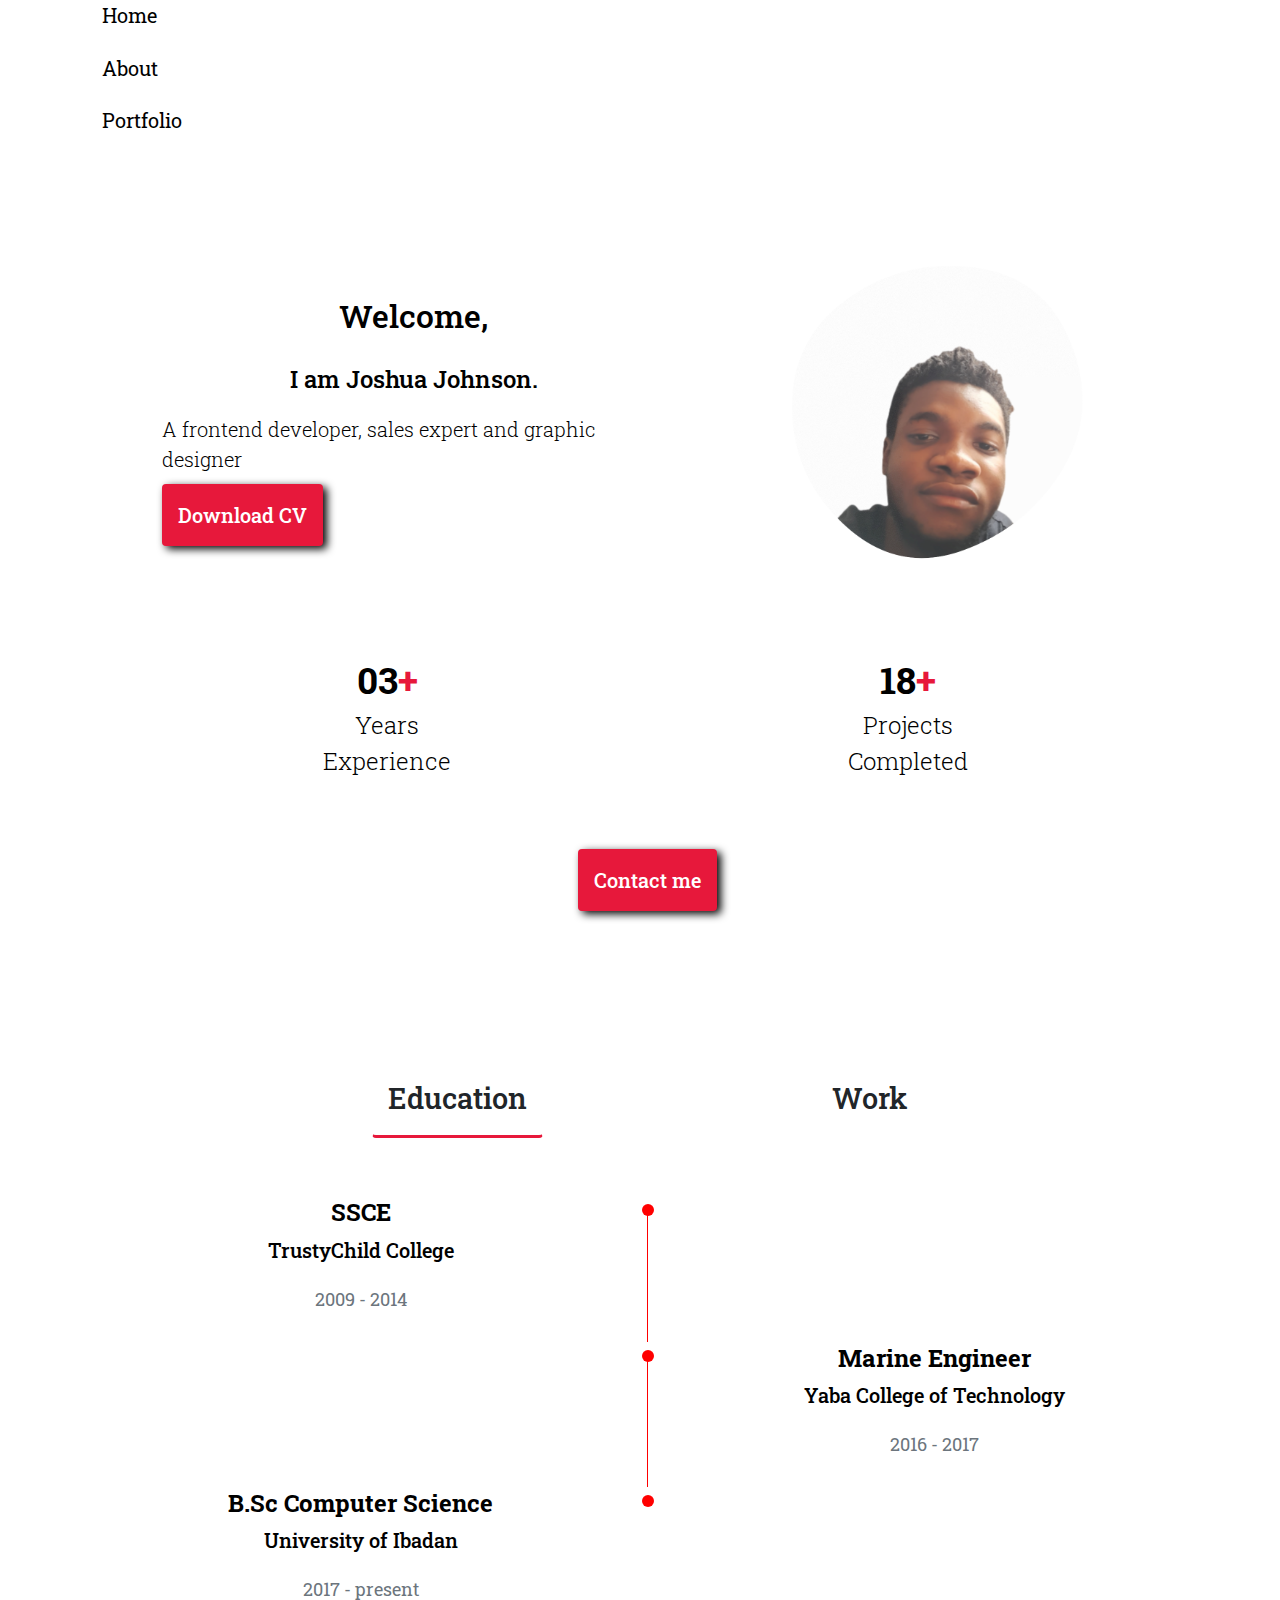
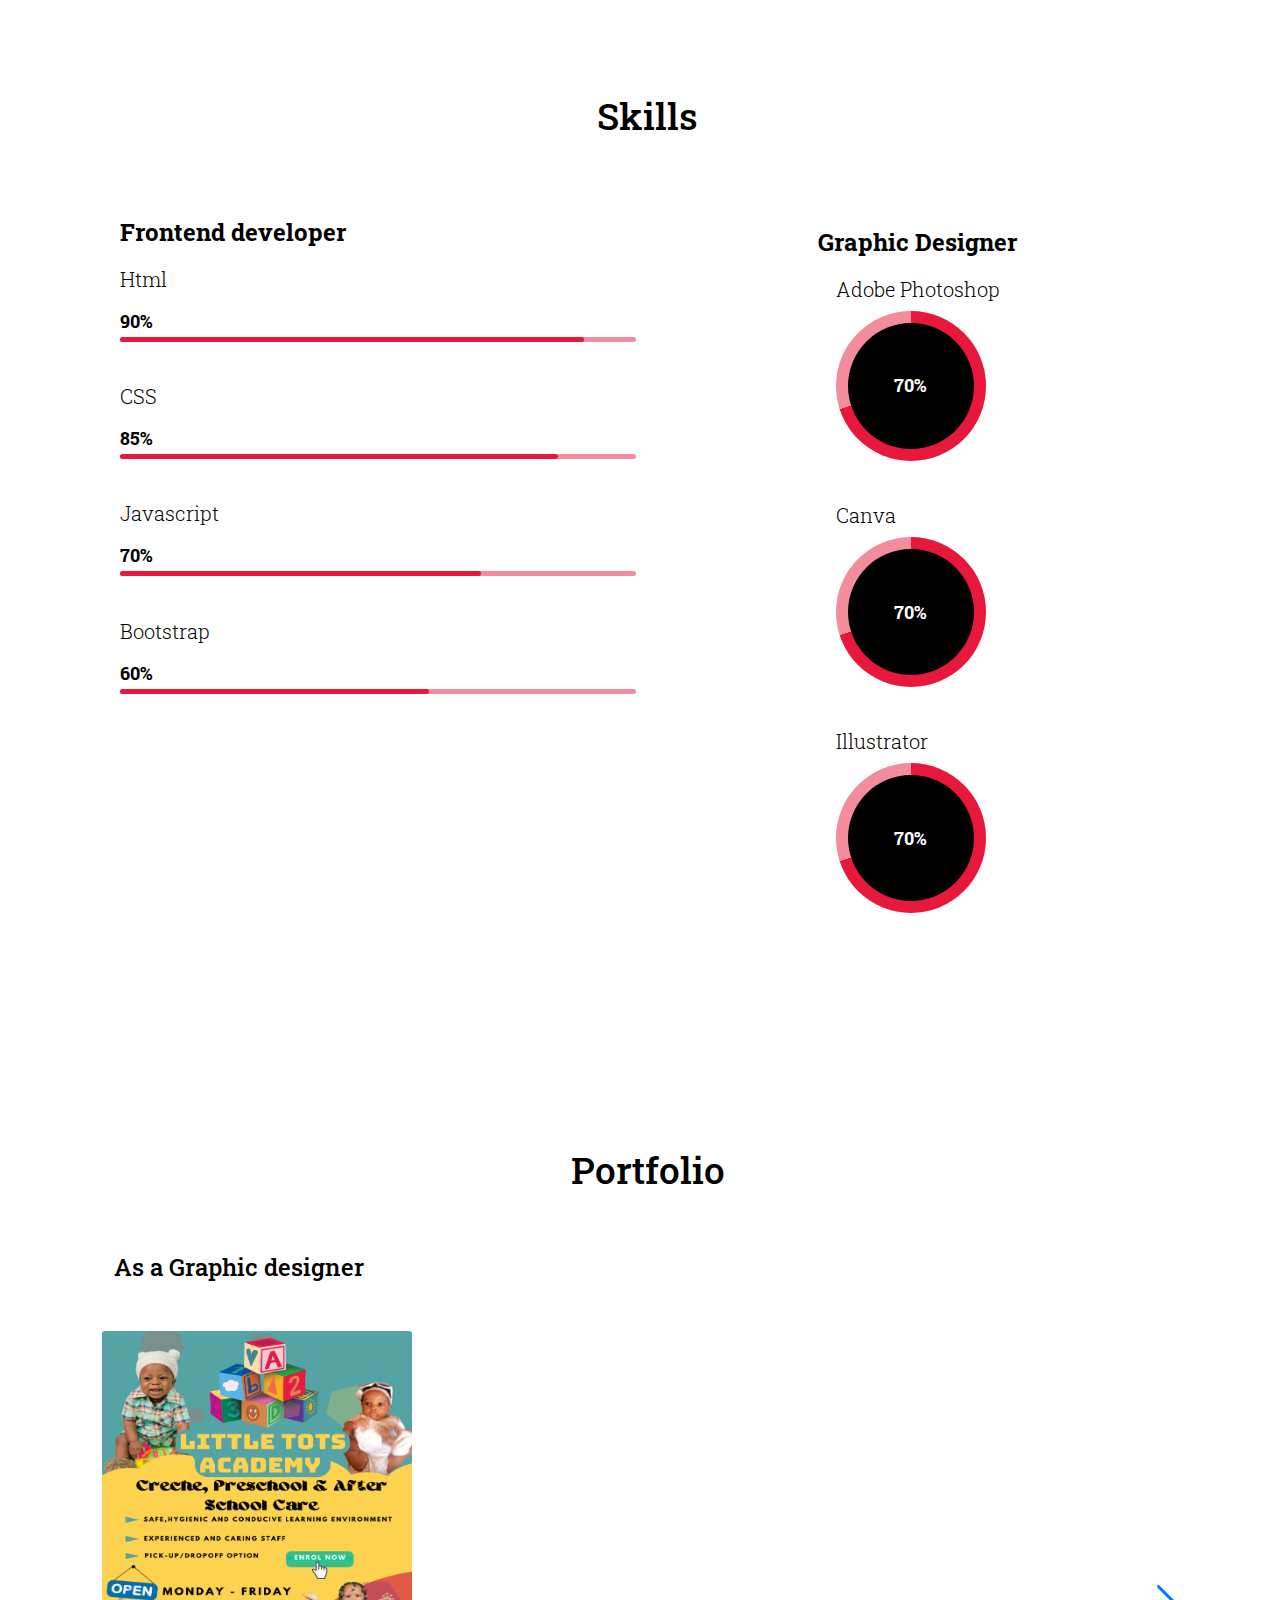
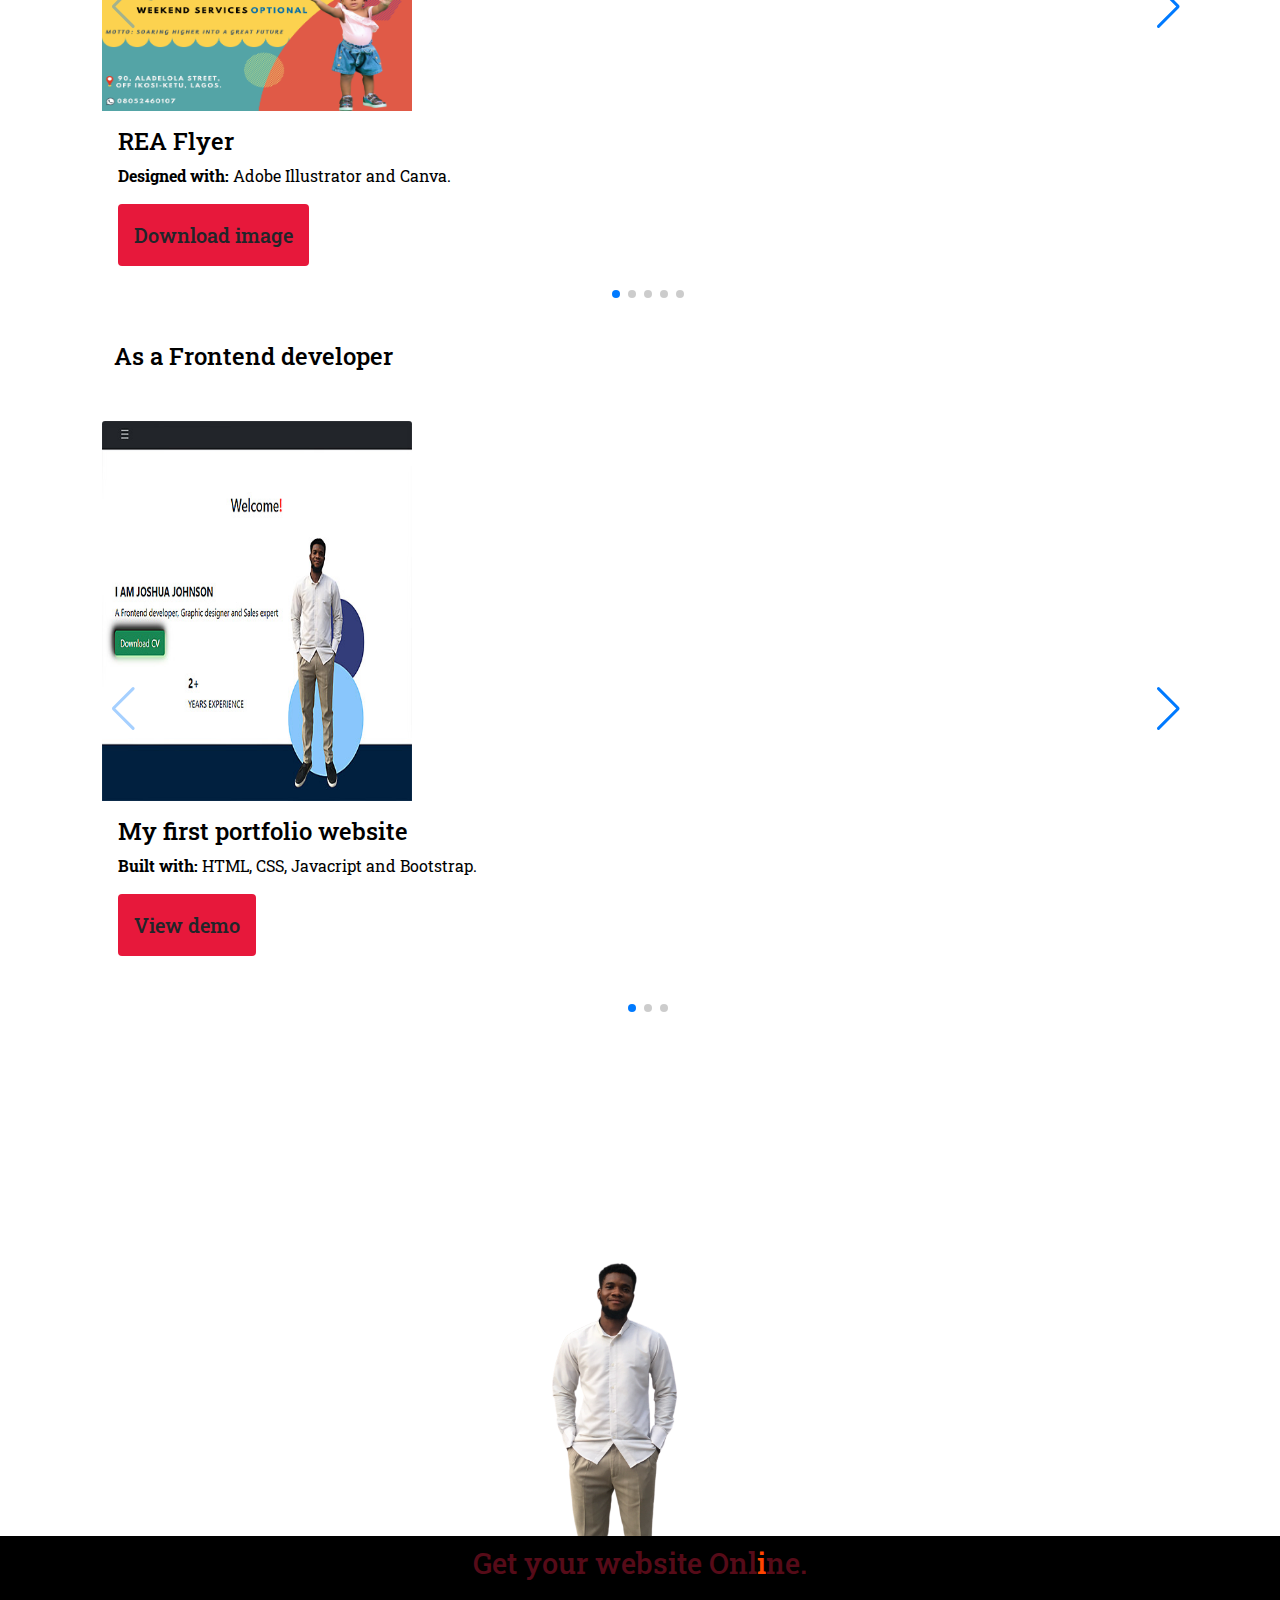
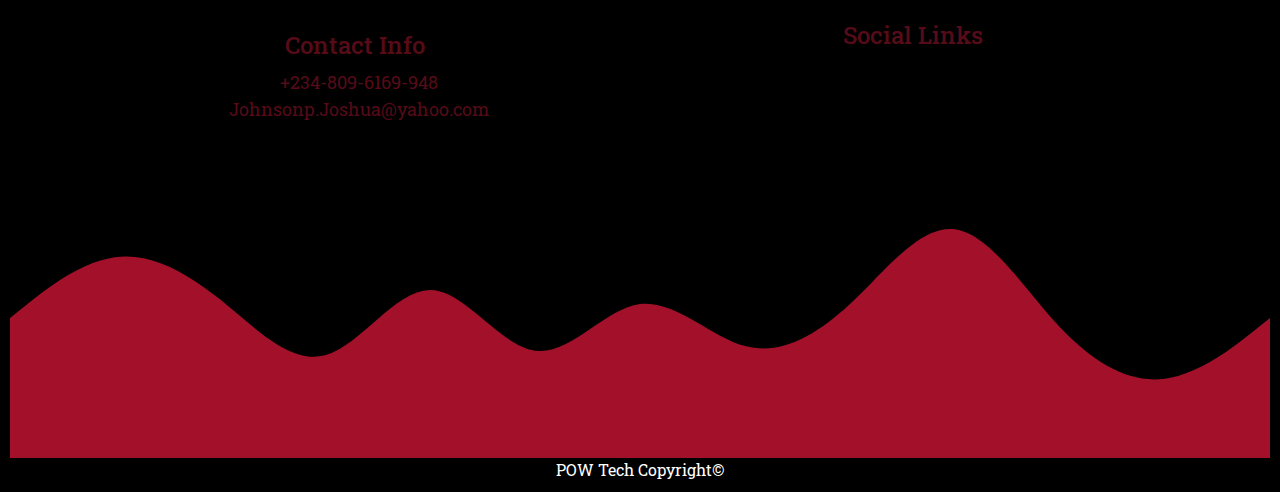
==== index.html @ 7f1fd6b1 "Update index.html" ====
<!DOCTYPE html>
<html lang="en">
<head>
    <meta charset="UTF-8">
    <meta name="viewport" content="width=device-width, initial-scale=1.0">
    <meta http-equiv="X-UA-Compatible" content="IE=edge">
    <title>Joshua's Portfolio</title>
    <link rel="stylesheet" href="css/bootstrap.min.css">
    <link rel="stylesheet" href="css/portfolio.css">
    <script src="https://kit.fontawesome.com/d2d33bd796.js" crossorigin="anonymous"></script>
    <link rel="stylesheet" href="https://unpkg.com/swiper/swiper-bundle.min.css"/>
</head>
<body>
    <header class="header" id="header">
        <nav class="container nav">
            <!-- <a href="#" class="nav_logo">Joshua</a> -->

            <div class="nav_menu" id="nav-menu">
                <ul class="nav_list grid">
                    <li class="nav_item">
                        <a href="#home" class="nav_link"><i class="fa fa-home icon" aria-hidden="true"></i>Home</a>
                    </li>
                    <li class="nav_item">
                        <a href="#about" class="nav_link"><i class="icon fas fa-user-alt"></i>About</a>
                    </li>
                    <li class="nav_item">
                        <a href="#portfolio" class="nav_link"><i class="icon fas fa-briefcase"></i>Portfolio</a>
                    </li>
                </ul>
                <i class="icon fas fa-times nav_close d-lg-none" id="nav-close"></i>
            </div>
            <div class="nav_btns">
                <div class="nav_toggle d-lg-none" id="nav-toggle">
                    <i class="icon fa fa-bars"></i>
                </div>
            </div>
        </nav>
    </header>

    <!-- HOME SECTION OF PAGE -->
    <section class="home-section section" id="home">
    <div class="container row">
        <div class="home-data col-sm-12 col-lg-6">
        <h2 class="section-header">Welcome,</h2>
        <h3 class="section-subheader">I am Joshua Johnson.</h3>
        <p class="section-description">A frontend developer, sales expert and graphic designer</p>
        <a href="assets/Joshua's resume.pdf" download><button class="btn btn-home">Download CV
            <i class="icon fas fa-download"></i>
        </button></a>
        </div>
        <div class="profile-img col-sm-12 col-lg-6">
            <img src="images/profile-pic.png" alt="My-profile-picture">      
        </div>
        <div class="info row">
            <div class="exp_info col-6">
                <span class="exp_info-years">
                    03<span class="plus">+</span>
                </span>
                <span class="exp_info-description">
                    Years <br> Experience
                </span>
            </div>
            <div class="exp_info col-6">
                <span class="exp_info-years">
                    18<span class="plus">+</span>
                </span>
                <span class="exp_info-description">
                    Projects <br> Completed
                </span>
            </div>
        </div>
        <div class="info-btn">
            <button class="btn btn-home" id="contact">Contact me
                <i class="icon fas fa-envelope"></i>
            </button>
            <div class="hidden-form">
            <form action="https://formsubmit.co/johnsonp.joshua@yahoo.com" method="POST" class="row g-3">
                <div class="col-md-6">
                    <label for="inputText4" class="form-label">Name</label>
                    <input id="inputText4" type="text" name="name" class="form-control" placeholder="Your fullname">
                </div>
                <div class="col-md-6">
                    <label for="inputEmail4" class="form-label">Email</label>
                    <input id="inputEmail4" type="email" name="email" class="form-control" placeholder="yourdomain@email.com" required>
                </div>
                <div class="col-12 form-floating">
                    <textarea id="floatingTextarea2" name="message" class="form-control" style="height: 130px;" required></textarea>
                    <label style="color: #000;" for="floatingTextarea2">write your message...</label>
                </div>
                <input type="hidden" name="_next" value="https://leovihildo.github.io/myportfolio/Thanks.html">
                <button id="email" type="submit" class="btn btn-success">Submit</button>
                <button id="email" type="submit" class="btn btn-danger btn-close-form">Close</button>
            </form>
            </div>
        </div>
    </div>
    </section>

    <!-- ---ABOUT SECTION OF THE PAGE--- -->
    <section class="about-section section" id="about">
        <div class="container row">
            <!-- ----EDUCATION AND WORK EXPERIENCE---- -->
            <div class="edu-exp">
                <div class="edu-btn btn selected edu underline" data-target="#education">
                    <i class="icon fas fa-graduation-cap exp-icon"></i>
                    Education
                </div>

                <div class="edu-btn btn work" data-target="#work">
                    <i class="icon fas fa-briefcase exp-icon"></i>
                    Work
                </div>
            </div>

                <div class="edu-sections">
            <!-- ----EDUCATIONAL EXPERIENCE---- -->
                    <div class="edu-content selected" data-content id="education">
                <!-- ----EDUCATIONAL EXPERIENCE 1---- -->
                        <div class="edu-data">
                            <div>
                                <h3 class="edu-title">SSCE</h3>
                                    <span class="edu-subtitle">
                                        TrustyChild College
                                    </span>
                            <div class="edu-calendar text-muted">
                                <i class="icon fa fa-calendar" aria-hidden="true"></i>
                                2009 - 2014
                            </div>
                        </div>
                        <div>
                            <span class="edu-rounder"></span>
                            <span class="edu-line"></span>
                        </div>
                    </div>
                     <!-- ----EDUCATIONAL EXPERIENCE 2---- -->
                        <div class="edu-data">
                            <div></div>
                            <div>
                                <span class="edu-rounder"></span>
                                <span class="edu-line"></span>
                            </div>
                            <div>
                                <h3 class="edu-title">Marine Engineer</h3>
                                    <span class="edu-subtitle">
                                        Yaba College of Technology
                                    </span>
                            <div class="edu-calendar text-muted">
                                <i class="icon fa fa-calendar" aria-hidden="true"></i>
                                2016 - 2017
                            </div>
                            </div>
                    </div>
                     <!-- ----EDUCATIONAL EXPERIENCE 3---- -->
                        <div class="edu-data">
                            <div>
                                <h3 class="edu-title">B.Sc Computer Science</h3>
                                    <span class="edu-subtitle">
                                       University of Ibadan
                                    </span>
                            <div class="edu-calendar text-muted">
                                <i class="icon fa fa-calendar" aria-hidden="true"></i>
                                2017 - present
                            </div>
                            </div>
                        <div>
                            <span class="edu-rounder"></span>
                            <!-- <span class="edu-line"></span> -->
                        </div>
                    </div>
                    </div> <!-- ---- END OF EDUCATIONAL EXPERIENCE---- -->

                    <!-- ----WORK EXPERIENCE---- -->
                    <div class="edu-content" data-content id="work">
                    <!-- ----WORK EXPERIENCE 1---- -->
                    <div class="edu-data">
                        <div>
                            <h3 class="edu-title">Flight Consultant</h3>
                                <span class="edu-subtitle">
                                   Adonai Travels and Tours
                                </span>
                        <div class="edu-calendar text-muted">
                            <i class="icon fa fa-calendar" aria-hidden="true"></i>
                            2015 - 2016
                        </div>
                        </div>
                    <div>
                        <span class="edu-rounder"></span>
                        <span class="edu-line"></span>
                    </div>
                </div>
                <!-- ---WORK EXPERIENCE 2---- -->
                <div class="edu-data">
                    <div></div>
                    <div>
                        <span class="edu-rounder"></span>
                        <span class="edu-line"></span>
                    </div>
                    <div>
                        <h3 class="edu-title">Sales Executive</h3>
                            <span class="edu-subtitle">
                               Revite Global Limited
                            </span>
                    <div class="edu-calendar text-muted">
                        <i class="icon fa fa-calendar" aria-hidden="true"></i>
                        2019 - 2020
                    </div>
                    </div>
            </div>
              <!-- ---WORK EXPERIENCE 3---- -->
              <div class="edu-data">
                  <div></div>
                  <div>
                    <span class="edu-rounder"></span>
                    <!-- <span class="edu-line"></span> -->
                  </div>
                <div>
                    <h3 class="edu-title">Frontend developer and Graphic designer</h3>
                        <span class="edu-subtitle">
                           Freelancer
                        </span>
                <div class="edu-calendar text-muted">
                    <i class="icon fa fa-calendar" aria-hidden="true"></i>
                    2019 - present
                </div>
                </div>

                </div>
                <!-- ----END OF WORK EXPERIENCE---- -->
                </div>
                </div><!-- ----END OF EDUCATION AND WORK EXPERIENCE---- -->

                <!-- ----SKILLS---- -->
                <h2 class="section-header skills-section">Skills</h2>
                <div class="container skills-container">
                    <!-- ----SKILLS CONTENT---- -->
                    <div class="skills-content row">
                        <!-- ----FRONTEND DEVELOPER SKILLS---- -->
                       <div class="skills-title col-sm-12 col-md-6">
                           <h3 class="section-subheader">Frontend developer</h3>
                       <div class="skills-list grid">
                            <!-- ----FRONTEND SKILL 1---- -->
                           <div class="skills-data">
                               <div class="skill">
                                   <h4 class="section-description skill-name">Html</h4>
                                   <span class="skills-num">90%</span>
                               </div>
                               <div class="skills-bar">
                                   <span class="skills-percentage" style="width: 90%;"></span>
                               </div>
                           </div>
                            <!-- ----END OF FRONTEND SKILL 1---- -->

                             <!-- ----FRONTEND SKILL 2---- -->
                           <div class="skills-data">
                            <div class="skill">
                                <h4 class="section-description skill-name">CSS</h4>
                                <span class="skills-num">85%</span>
                            </div>
                            <div class="skills-bar">
                                <span class="skills-percentage" style="width: 85%;"></span>
                            </div>
                        </div>
                         <!-- ----END OF FRONTEND SKILL 2---- -->

                          <!-- ----FRONTEND SKILL 3---- -->
                          <div class="skills-data">
                            <div class="skill">
                                <h4 class="section-description skill-name">Javascript</h4>
                                <span class="skills-num">70%</span>
                            </div>
                            <div class="skills-bar">
                                <span class="skills-percentage" style="width: 70%;"></span>
                            </div>
                        </div>
                         <!-- ----END OF FRONTEND SKILL 3---- -->

                          <!-- ----FRONTEND SKILL 4---- -->
                          <div class="skills-data">
                            <div class="skill">
                                <h4 class="section-description skill-name">Bootstrap</h4>
                                <span class="skills-num">60%</span>
                            </div>
                            <div class="skills-bar">
                                <span class="skills-percentage" style="width: 60%;"></span>
                            </div>
                        </div><!-- ----END OF FRONTEND SKILL 4---- -->
                       </div>
                       </div>
                        <!-- ----END OF FRONTEND SKILL 4---- -->


                         <!-- ----GRAPHIC DESIGNER SKILLS---- -->
                         <div class="skills-title col-sm-12 col-md-6">
                            <h3 class="section-subheader">Graphic Designer</h3>
                        
                        <div class="skills-list grid">
                             <!-- -----GRAPHIC DESIGNER SKILL 1---- -->
                            <div class="skills-data">
                                <div class="skill">
                                    <h4 class="section-description skill-name">Adobe Photoshop</h4>
                                    <!-- <span class="skills-num">70%</span> -->
                                </div>
                                <div class="circular-progress">
                                    <div class="skills-percentage-circle">70</div>
                                </div>
                            </div>
                             <!-- ----END OF GRAPHIC DESIGNER SKILL 1---- -->
 
                              <!-- -----GRAPHIC DESIGNER SKILL 2---- -->
                            <div class="skills-data">
                             <div class="skill">
                                 <h4 class="section-description skill-name">Canva</h4>
                                 <!-- <span class="skills-num">70%</span> -->
                             </div>
                             <div class="circular-progress">
                                 <div class="skills-percentage-circle">70</div>
                             </div>
                         </div>
                          <!-- ----END OF GRAPHIC DESIGNER SKILL 2---- -->
 
                           <!-- -----GRAPHIC DESIGNER SKILL 3---- -->
                           <div class="skills-data">
                             <div class="skill">
                                 <h4 class="section-description skill-name">Illustrator</h4>
                                 <!-- <span class="skills-num">70%</span> -->
                             </div>
                             <div class="circular-progress">
                                 <div class="skills-percentage-circle">70</div>
                             </div>
                         </div>
                          <!-- ----END OF GRAPHIC DESIGNER SKILL 3---- -->
                          </div>
                    </div><!-- ----END OF GRAPHIC DESIGNER SKILLS---- -->

                    </div><!-- ----END OF SKILLS ROW CONTENT---- -->      
                    </div><!-- ----END OF SKILLS CONTAINER--- -->
            </div><!-- ----END OF ABOUT CONTAINER---- -->
    </section><!-- ----END OF ABOUT SECTION---- -->

    <!-- -----PORTFOLIO SECTION OF THE PAGE----- -->
    <section class="portfolio-section section" id="portfolio">
        <div class="container row portfolio-container">
            <h2 class="section-header skills-section">Portfolio</h2>
            <!-- PORTFOLIO AS A GRAPHIC DESIGNER----- -->
            <h3 class="section-subheader graphic-skill">As a Graphic designer</h3>
            <span class="arrow-down-one"><i class="icon fa fa-sort-desc arrow-down-one-icon" aria-hidden="true"></i></span>
            <div class="swiper mySwiper graphic-container"> <!--SWIPER CONTAINER FOR GRAPHIC DESIGNER PORTFOLIO -->
            <div class="swiper-wrapper">
            <!-- GRAPHIC DESINGER PORTFOLIO 1---- -->
            <div class="card col-3 swiper-slide" style="width: 20rem;">
                <img src="images/Graphics/REA_flyer.png" alt="REA-Schools-graphic-design" class="card-img-top">
                <div class="card-body">
                <h4 class="card-title">REA Flyer</h4>
                <p class="card-text"><strong>Designed with:</strong> Adobe Illustrator and Canva.</p>
                <a href="images/Graphics/REA_flyer.png" class="btn" download>Download image</a>
                </div>
            </div> <!-- ---END OF GRAPHIC DESIGNER PORTFOLIO 1---- -->

            <!-- GRAPHIC DESINGER PORTFOLIO 2---- -->
            <div class="card col-3 swiper-slide" style="width: 20rem;">
                <img src="images/Graphics/Spring_flyer.png" alt="Spring-laundry-and-drycleaning-flyer" class="card-img-top">
                <div class="card-body">
                <h4 class="card-title">Spring Laundry and Drycleaning Services</h4>
                <p class="card-text"><strong>Designed with:</strong> Canva.
                </p>
                <a href="images/Graphics/Spring_flyer.png" class="btn" download>Download image</a>
                </div>
            </div> <!-- ---END OF GRAPHIC DESIGNER PORTFOLIO 2---- -->

            <!-- GRAPHIC DESINGER PORTFOLIO 3---- -->
            <div class="card col-3 swiper-slide" style="width: 20rem;">
                <img src="images/Graphics/Lena's_mockup.png" alt="Lenas-cakes-logo-brand" class="card-img-top">
                <div class="card-body">
                <h4 class="card-title">Mockup design for Lena&apos;s Cakes</h4>
                <p class="card-text"><strong>Designed with:</strong> Adobe Illustrator, Photoshop and Canva.</p>
                <a href="images/Graphics/Lena's_mockup.png" class="btn" download>Download image</a>
                </div>
            </div> <!-- ---END OF GRAPHIC DESIGNER PORTFOLIO 3---- -->
            
             <!-- GRAPHIC DESINGER PORTFOLIO 4---- -->
             <div class="card col-3 swiper-slide" style="width: 20rem;">
                <img src="images/Graphics/Omonos_logo.png" alt="Omono's-kitchen-graphic-design" class="card-img-top">
                <div class="card-body">
                <h4 class="card-title">Omono&apos;s Kitchen</h4>
                <p class="card-text"><strong>Designed with:</strong> Adobe Illustrator and Photoshop.
                </p>
                <a href="images/Graphics/Omonos_logo.png" class="btn" download>Download image</a>
                </div>
            </div> <!-- ---END OF GRAPHIC DESIGNER PORTFOLIO 4---- -->

          <!-- GRAPHIC DESINGER PORTFOLIO 5---- -->
             <div class="card col-3 swiper-slide" style="width: 20rem;">
                <img src="images/Graphics/RMcube_logo.png" alt="Omono's-kitchen-graphic-design" class="card-img-top">
                <div class="card-body">
                <h4 class="card-title">Logo design for RM³ footies</h4>
                <p class="card-text"><strong>Designed with:</strong> Adobe Illustrator and Photoshop.
                </p>
                <a href="images/Graphics/RMcube_logo.png" class="btn" download>Download image</a>
                </div>
            </div> <!-- ---END OF GRAPHIC DESIGNER PORTFOLIO 5---- -->
            </div>
            <div class="swiper-button-next d-none d-lg-block"></div>
            <div class="swiper-button-prev d-none d-lg-block"></div>
            <div class="swiper-pagination"></div>
            </div> <!--END OF SWIPER CONTAINER FOR GRAPHIC DESIGNER PORTFOLIO -->

             <!-- PORTFOLIO AS A FRONTEND DEVELOPER----- -->
             <h3 class="section-subheader graphic-skill">As a Frontend developer</h3>
             <span class="arrow-down-two"><i class="icon fa fa-sort-desc arrow-down-two-icon" aria-hidden="true"></i></span>
             <div class="swiper mySwiper frontend-container">
                 <div class="swiper-wrapper">
             <!-- FRONTEND DEVELOPER PORTFOLIO 1---- -->
             <div class="card col-3 swiper-slide">
                 <img src="images/Frontend/Mysite_480.jpg" alt="my-first-portfolio-website" class="card-img-top">
                 <div class="card-body">
                 <h4 class="card-title">My first portfolio website</h4>
                 <p class="card-text"><strong>Built with:</strong> HTML, CSS, Javacript and Bootstrap.
                 </p>
                 <a href="https://www.powtech.xyz" class="btn" target="_blank">View demo
                 <i class="fa fa-external-link icon" aria-hidden="true"></i></a>
                 </div>
             </div> <!-- ---END OF FRONTEND DEVELOPER PORTFOLIO 1---- -->
 
             <!-- FRONTEND DEVELOPER PORTFOLIO 2---- -->
             <div class="card col-3 swiper-slide">
                 <img src="images/Frontend/hp_large.jpg" alt="holiday-planner-web-app" class="card-img-top">
                 <div class="card-body">
                 <h4 class="card-title">The Holiday Planner web app</h4>
                 <p class="card-text">A basic CRUD website that helps users create schedules during holidays.
                 <strong><br>Built with:</strong> HTML, CSS, Javacript and Bootstrap.
                 </p>
                 <a href="https://leovihildo.github.io/Holiday-planner/" class="btn" target="_blank">View demo
                 <i class="fa fa-external-link icon" aria-hidden="true"></i></a>
                 </div>
             </div> <!-- ---END OF FRONTEND DEVELOPER PORTFOLIO 2---- -->

            <!-- FRONTEND DEVELOPER PORTFOLIO 3---- -->
             <div class="card col-3 swiper-slide">
                 <img src="images/Frontend/music_player.jpg" alt="music-player-web-app" class="card-img-top">
                 <div class="card-body">
                 <h4 class="card-title">Music Player</h4>
                 <p class="card-text">A simple music player user interface.
                 <strong><br>Built with:</strong> HTML, CSS, Javacript and Bootstrap.
                 </p>
                 <a href="https://leovihildo.github.io/music-player/" class="btn" target="_blank">View demo
                 <i class="fa fa-external-link icon" aria-hidden="true"></i></a>
                 </div>
             </div> <!-- ---END OF FRONTEND DEVELOPER PORTFOLIO 3---- -->
             </div>

             <div class="swiper-button-next d-none d-lg-block"></div>
            <div class="swiper-button-prev d-none d-lg-block"></div>
            <div class="swiper-pagination"></div>
            </div>

        </div> <!-- -----END OF PORTFOLIO CONTAINER----- -->
    </section> <!-- -----END OF PORTFOLIO SECTION---- -->

    <!-- -----BACK TO TOP BUTTON---- -->
    <button type="button" id="btn-up" class="btn-up"><i class="fa fa-arrow-up" aria-hidden="true"></i></button>

    <div id="footer-img">
        <img src="images/Footer_img2.png" alt="Joshua Johnson">
    </div>
    <!-- -----FOOTER SECTION--- -->
    <footer>
        <div class="container">
            <div class="row">
                <h5>Get your website Onl<span class="ispan">i</span>ne.</h5>
                <div class="col-md-6 contact">
                    <h6>Contact Info</h6>
                    <div>
                        <i class="fa fa-phone" aria-hidden="true"></i><span>+234-809-6169-948</span>
                    </div>
                    <div>
                        <i class="fa fa-envelope" aria-hidden="true"></i><span>Johnsonp.Joshua@yahoo.com</span>
                    </div>
                </div><hr class="d-block d-sm-none">
                <div class="col-md-6 row social">
                    <h6>Social Links</h6>
                    <div class="ig col-md-6 col-lg-2">
                       <a href="https://www.instagram.com/leovihildo" target="_blank"><i class="fa fa-instagram" aria-hidden="true"></i></a>
                    </div>
                    <div class="fb col-md-6 col-lg-2">
                      <a href="https://www.facebook.com/johnson.wizfacejoshua" target="_blank"><i class="fa fa-facebook" aria-hidden="true"></i></a>
                    </div>
                    <div class="linkd col-md-6 col-lg-2">
                      <a href="https://www.linkedin.com/in/joshua-johnson-270382199" target="_blank"><i class="fa fa-linkedin" aria-hidden="true"></i></a>
                    </div>
                </div>
            </div>
        </div>
        <div id="copy">
            <span>
                <svg xmlns="http://www.w3.org/2000/svg" viewBox="0 0 1440 320">
                    <path fill-opacity="0.7" d="M0,160L20,144C40,128,80,96,120,90.7C160,85,200,107,240,138.7C280,171,320,213,360,202.7C400,192,440,128,480,128C520,128,560,192,600,197.3C640,203,680,149,720,144C760,139,800,181,840,192C880,203,920,181,960,144C1000,107,1040,53,1080,58.7C1120,64,1160,128,1200,170.7C1240,213,1280,235,1320,229.3C1360,224,1400,192,1420,176L1440,160L1440,320L1420,320C1400,320,1360,320,1320,320C1280,320,1240,320,1200,320C1160,320,1120,320,1080,320C1040,320,1000,320,960,320C920,320,880,320,840,320C800,320,760,320,720,320C680,320,640,320,600,320C560,320,520,320,480,320C440,320,400,320,360,320C320,320,280,320,240,320C200,320,160,320,120,320C80,320,40,320,20,320L0,320Z">
                    </path>
                </svg>
            </span>
            <span>POW Tech Copyright&copy;</span>
        </div>
    </footer>
    
    <script src="https://unpkg.com/swiper/swiper-bundle.min.js"></script>
    <script src="js/main.js"></script>
    <script src="js/jQuery v3.6.0.js"></script>
    <!-- <script src="js/circle-progress.js"></script> -->
    <script src="js/bootstrap.min.js"></script>
</body>
</html>
---- css/portfolio.css ----
@import url('https://fonts.googleapis.com/css2?family=Roboto+Slab:wght@300;400;500;700;800;900&display=swap');

/* CSS VARIABLES */
:root{ 
    /* ----COLOURS---- */
    --main-hue-color: 350;
    /* --hue-colour-two: 350; */

    --bg-color: hsl(var(--main-hue-color), 100%, 33%);
    --fg-color: hsl(var(--main-hue-color), 77%, 19%);
    --main-color: hsl(var(--main-hue-color), 81%, 50%);
    --lighter-main-color: hsl(var(--main-hue-color), 81%, 75%);
    --bg-color-two: hsl(var(--main-hue-color), 100%, 91%);

    /* ----FONTS--- */
    /* ---font style-- */
    --body-font: 'Roboto Slab', serif;

    /* ----font weights---- */
    --lg-font: 700;
    --md-font: 500;
    --sm-font: 300;

    /* ---font sizes--- */
    --lg-font-size: 2rem;
    --md-font-size: 1.15rem;
    --sm-font-size: 1.045rem;
    --xs-font-size: 1.025rem;
    --h1-font-size: 1.8rem;
    --h2-font-size: 1.5rem;
    --h3-font-size: 1.3rem;
    --icon-font-size: 1.03rem;

    /* ----Margin bottoms--- */
    --mb-lg: 20px;
    --mb-md: 10px;
    --mb-sm: 5px;
}
/* -----BASE----- */
*{
    margin: 0;
    padding: 0;
    box-sizing: border-box;
}

html{
    scroll-behavior: smooth;
}
body{
    margin: 0 0 var(--header-height) 0;
    font-family: var(--body-font);
    font-size: var(--md-font);
    background-color: var(--bg-colour);
    color: var(--fg-colour);
}
.blur-body{
    opacity: .5;
    filter: blur(9px);
}
h1,h2,h3,h4{
    color: var(--fg-colour);
    font-weight: var(--md-font);
}
ul{
    list-style: none;
}
a{
    text-decoration: none;
}
img{
    max-width: 100%;
    height: auto;
}
/* -----MENU AND NAVBAR------ */
.grid{
    display: grid;
    gap: 1.4rem;
}
.nav{
    height: var(--header-height);
    display: flex;
    justify-content: space-between;
    align-items: center;
}
.nav_logo, .nav_toggle{
    color: var(--fg-colour);
    font-weight: var(--md-font);
}
.nav_toggle{
    font-size: 1.1rem;
    cursor: pointer;
}
.nav_logo:hover, .nav_toggle:hover{
    color: var(--lighter-fg-colour);
}
.nav_link{
    font-size: var(--sm-font-size);
    color: var(--title-colour);
}
.nav_link:hover{
    color: var(--fg-colour);
    transform: translate3d(1.3);
}
/* ----REUSABLE CSS CLASSES------ */
.section{
    margin-top: var(--mb-lg);
    margin-bottom: var(--mb-lg);
    padding: 25px 10px 10px 25px;
}
.section-header{
    font-size: var(--h2-font-size);
    font-weight: var(--md-font);
    margin-bottom: var(--mb-lg);
}
.section-subheader{
    font-size: var(--md-font-size);
    font-weight: var(--md-font);
    margin-bottom: var(--mb-md);
}
.section-description{
    font-size: var(--sm-font-size);
    font-weight: var(--sm-font);
    margin-bottom: var(--mb-sm);
}
.icon{
    font-size: var(--icon-font-size);
}
.blur-one{
    animation: blur-one 5s forwards;
}
.vanish{
    animation: vanish 3s ease;
    opacity: 0;
}
.blur-body>*{
    filter: blur(25px);
}
/* ---HOME PAGE---- */
.profile-img{
    margin: 0 auto;
}
.profile-img svg{
    fill: var(--main-color);
    width: 330px;
}
.btn{
    width: fit-content;
    height: auto;
    padding: 15px;
    background-color: var(--main-color);
    font-size: var(--sm-font-size);
    font-weight: var(--md-font);
}
.btn-home{
    box-shadow: 4px 3px 8px #000;
    color: #fff;
}
.btn-success{
    background-color: rgb(5, 170, 5);
}
.btn-success, .btn-danger{
    margin: var(--mb-lg) 10px;
    width: 200px;
    font-size: var(--md-font-size);
    box-shadow: 4px 3px 8px #000;
}
.btn-home:hover{
    transform: scale(1.1);
}
div.info, .info-btn{
    padding: 25px;
    margin: 10px auto;
    text-align: center;
}
.info-btn{
    position: relative;
}
.exp_info-years{
    font-size: var(--lg-font-size);
    font-weight: var(--lg-font);
    display: block;
}
.exp_info-description{
    font-size: var(--md-font-size);
    font-weight: var(--sm-font);
}
.plus{
    color: var(--main-color);
}
.hidden-form{
    display: none;
    position: absolute;
    top: 50%;
    left: 50%;
    transform: translate(-50%, -80%);
    z-index: 99;
    margin-bottom: var(--mb-lg) auto;
    background-color: #000;
    box-shadow: 4px 3px 8px rgb(39, 39, 39);
    padding: 20px;
}
.hidden-form form{
    width: 100%;
    margin: 20px auto;
}
.hidden-form form label{
    color: #fff;
}
.display-form{
    display: block;
    backdrop-filter: blur(25px);
}

/* ---ABOUT PAGE SECTION--- */
/* .vanish{
    animation: vanish 4s ease;
} */
.edu-sections{
    margin-bottom: var(--mb-lg);
}
.edu-exp{
    display: flex;
    justify-content: space-evenly;
    margin-bottom: var(--mb-lg);
}
.edu-title, .skills-title{
    font-size: var(--md-font-size);
    font-weight: var(--lg-font);
}
.edu-subtitle{
    font-size: var(--sm-font-size);
    font-weight: var(--md-font);
    margin-bottom: var(--mb-md);
    display: inline-block;
}
.edu-calendar{
    font-size: var(--xs-font-size);
}
.edu-btn{
    background-color: transparent;
    font-size: var(--h3-font-size);
    margin-bottom: var(--mb-lg);
}
.edu-btn:hover, .edu-btn:focus{
    border-bottom: 3px solid var(--main-color); 
}
.underline{
    border-bottom: 3px solid var(--main-color); 
}
.edu-icon{
    margin-right: var(--mb-sm);
}
.edu-data{
    text-align: center;
    display: grid;
    grid-template-columns: 1fr max-content 1fr;
    column-gap: 1.2rem;
    margin-bottom: var(--mb-lg);
}
.edu-rounder{
    width: 12px;
    height: 12px;
    display: inline-block;
    border-radius: 50%;
    background-color: red;
    margin: 0 auto;
}
.edu-line{
    display: block;
    /* border: 1px solid #000; */
    width: 1px;
    height: 110%;
    background-color: red;
    transform: translate(5px, -7px);
}
#about [data-content]{
    display: none;
}
#about .selected[data-content]{
    display: block;
}

/* ----SKILLS SECTION OF THE ABOUT SECTION---- */
.skills-section{
    font-size: var(--lg-font-size);
    font-weight: var(--md-font);
    text-align: center;
}
.skills-title{
    margin-bottom: var(--mb-lg);
}
.skills-title h3{
    font-weight: var(--lg-font);
}
.skills-list{
    margin-bottom: var(--mb-lg);
}
.skills-num{
    font-size: var(--xs-font-size);
}
.skills-bar, .skills-percentage{
    height: 5px;
    border-radius: 15px;
}
.skills-bar{
    background-color: var(--lighter-main-color);
}
.skills-data{
    margin-bottom: var(--mb-md);
}
.skills-percentage{
    display: block;
    background-color: var(--main-color);
    z-index: 10;
    animation: 4s anim forwards;
}
.circular-progress{
    position: relative;
    /* top: 50%;
    left: 50%;
    transform: translate(-50%, -50%); */
    height: 150px;
    width: 150px;
    background-color: #fff;
    border-radius: 50%;
    place-items: center;
    display: grid;
}
.circular-progress::before{
    content: "";
    position: absolute;
    height: 84%;
    width: 84%;
    background-color: #000;
    border-radius: 50%;
    margin: var(--mb-md) 0;
}
.skills-percentage-circle{
    position: relative;
    /* text-align: center; */
    font-size: var(--xs-font-size);
    color: #fff;
}
/* ----PORTFOLIO SECTION OF THE PAGE---- */
#portfolio .card{
    margin: var(--mb-lg);
    border: none;
}
.card>img{
     width: 310px;
     height: 380px;
     margin: 0 auto;
}
.card .text{
     height: 44px;
     overflow: scroll;
}
.portfolio-container{
    display: flex;
    justify-content: space-evenly;
    align-items: center;
    margin: 0 auto;
}
.graphic-skill{
    margin-top: var(--mb-lg);
}
.arrow-down-one, .arrow-down-two{
    cursor: pointer;
}
.upside-down{
    transform: rotate(180deg);
}
.graphic-container, .frontend-container{
    display: none;
}
/* footer */
footer{
    padding: 10px;
    margin-top: 170px;
    position: relative;
    text-align: center;
    background-color: #000;
    color: var(--fg-color);
    /* margin-bottom: 50px; */
}
footer h5{
    font-size: var(--h3-font-size);
    font-weight: var(--md-font);
    width: 60%;
    margin: 25px auto;
}
footer h6{
    font-size: var(--md-font-size);
    font-weight: var(--md-font);
    margin: 10px 0;
}
footer hr{
    background-color: #000;
}
footer a{
    color: #000;
}
footer .contact, footer .social{
    margin-bottom: 40px;
}
#copy{
    position: relative;
    bottom: 0;
}
/* #copy span: */
.contact, .social{
    font-size: var(--xs-font-size);
    padding: 15px;
}
.contact span{
    margin-left: 8px;
}
.ig, .fb, .linkd{
    font-size: var(--lg-font-size);
    margin: 5px auto;
}
.ig a, .fb a, .linkd a{
    color: var(--lighter-main-color);
}
.fb a:hover{
    color: blue;
}
.ig a:hover{
    color: red;
}
.linkd a:hover{
    color: gray;
}
#btn-up{
    display: none;
    z-index: 9;
    position: fixed;
    bottom: 10%;
    right:10%;
    width: 30px;
    height: 30px;
    border: none;
    font-size: var(--icon-font-size);
    border-radius: 50%;
    background-color: var(--main-color);
    box-shadow: 3px 3px 10px #000;
}
#footer-img{
    position: relative;
    width: 500px;
    height: 300px;
    bottom: 50%;
    left: 50%;
    transform: translate(-50%, 50%);
}
#footer-img>img{
    position: absolute;
    width: 500px;
    top: 50%;
    left: 50%;
    transform: translate(-50%, -50%);
}
#copy svg>path{
    fill: var(--main-color);
}
#copy span:nth-child(2){
    color: #fff;
}
/* #copy{
    position: absolute;
    bottom: 0;
    left: 0;
    font-size: .7em;
    color: #fff;
    width: 100%;
    height: 30px;
    background-color: grey;
    padding: 15px;
    text-align: center;
}
#copy>span{
    position: absolute;
    top: 50%;
    left: 50%;
    transform: translate(-50%, -50%);
} */
.ispan{
    color: orangered;
}

/* Page animations */
@keyframes anim{
    0%{
        width: 0;
    }
}
@keyframes blur-one{
    0%{
        filter: blur(18px);
        -webkit-filter: blur(18px);
        -ms-filter: blur(18px);
    }
    50%{
        filter: blur(55px);
        -webkit-filter: blur(55px);
        -ms-filter: blur(55px);
    }
    100%{
        opacity: 0;
    }
}
/* @keyframes blur-two{
    100%{
        filter: blur(55px);
        -webkit-filter: blur(55px);
        -ms-filter: blur(55px);
    }
}
@keyframes vanish{
    0%{
        opacity: 0;
    }
    100%{
        opacity: 1;
    }
} */


/* for large devices */
@media (min-width: 992px){
    :root{    
        /* ----FONTS--- */
    
        /* ---font sizes--- */
        --lg-font-size: 2.3rem;
        --md-font-size: 1.5rem;
        --sm-font-size: 1.25rem;
        --xs-font-size: 1.125rem;
        --h1-font-size: 2.1rem;
        --h2-font-size: 2rem;
        --h3-font-size: 1.8rem;
        --icon-font-size: 1.18rem;
    
        /* ----Margin bottoms--- */
        --mb-lg: 30px;
        --mb-md: 20px;
        --mb-sm: 10px;
    }
    /* home ---- page */
    .home-section .container{
        margin: var(--mb-md) auto;
        display: flex;
        justify-content: space-evenly;
        align-items: center;
    }
    /* /* .home-section .container .info>.exp_info:nth-child(1) .exp_info-years, .exp_info-description:nth-child(1){
        background-color: chartreuse;
        margin-left: 70px;
    } */
    /* .home-section .container .info>.exp_info .exp_info-years, .exp_info-description{
        background-color: chartreuse;
    } */
    .home-data{
        position: relative;
        top: 50%;
        margin-left: var(--mb-lg);
        padding-left: var(--mb-lg);
        place-items: center;
    }
    .profile-img {
        width: 390px;
        height: 390px;
        float: right;
    }
    /* About ---- page */
    .about-section .container{
        margin: var(--mb-md) auto;
        padding: var(--mb-sm);
    }
    .skills-section{
        margin-top: var(--mb-lg);
    }
    .skills-content{
        padding: var(--mb-sm);
        margin: var(--mb-sm) auto;

    }
    .skills-title:nth-child(2){
        float: right;
        margin: var(--mb-sm) auto;
        position: relative;
        place-items: center;
        display: grid;
    }
}
/* for mobile and tablets */
@media screen and (max-width: 991px){
    .header{
    width: 100%;
    position: fixed;
    bottom: 0;
    left: 90%;
    z-index: 10;
}
    .nav_menu{
        width: 100%;
        position: fixed;
        bottom: -100%;
        left: 0;
        background-color: var(--lighter-main-color);
        padding: 2rem 1.5rem 4rem;
        border-radius: 10px;
        box-shadow: 0 -1px 3px #6e8898;
        transition: .3s;
    }
    .nav_list{
        grid-template-columns: repeat(3, 1fr);
        gap: 2rem;
    }
    .nav_link{
        display: flex;
        flex-direction:  column;
        align-items: center;
        font-size: var(--sm-font-size);
        color: var(--title-colour);
    }
    .nav_icon{
        font-size: var(--sm-font-size);
    }
    .nav_close{
        position: absolute;
        right: 1.3rem;
        bottom: .5rem;
        cursor: pointer;
    }

    /* footer image */
    #footer-img{
        position: relative;
        width: 420px;
        height: 300px;
        bottom: 50%;
        left: 50%;
        transform: translate(-50%, 55%);
    }
    #footer-img>img{
        position: absolute;
        width: 420px;
        top: 50%;
        left: 50%;
        transform: translate(-50%, -50%);
    }

    /* Hide and show menu */
    .show-menu{
        bottom: 0;
    }
    .profile-img{
        text-align: center;
    }
}

@media only screen and (max-width: 417px){
    :root{    
        /* ----FONTS--- */
    
        /* ---font sizes--- */
        --lg-font-size: 1.6rem;
        --md-font-size: 1.075rem;
        --sm-font-size: .985rem;
        --xs-font-size: .87rem;
        --h1-font-size: 1.45rem;
        --h2-font-size: 1.3rem;
        --h3-font-size: 1.15rem;
        --icon-font-size: .845rem;
    }
    /* footer image */
    #footer-img{
        position: relative;
        width: 300px;
        height: 240px;
        bottom: 50%;
        left: 50%;
        transform: translate(-50%, 60%);
    }
    #footer-img>img{
        position: absolute;
        width: 300px;
        top: 50%;
        left: 50%;
        transform: translate(-50%, -50%);
    }
}
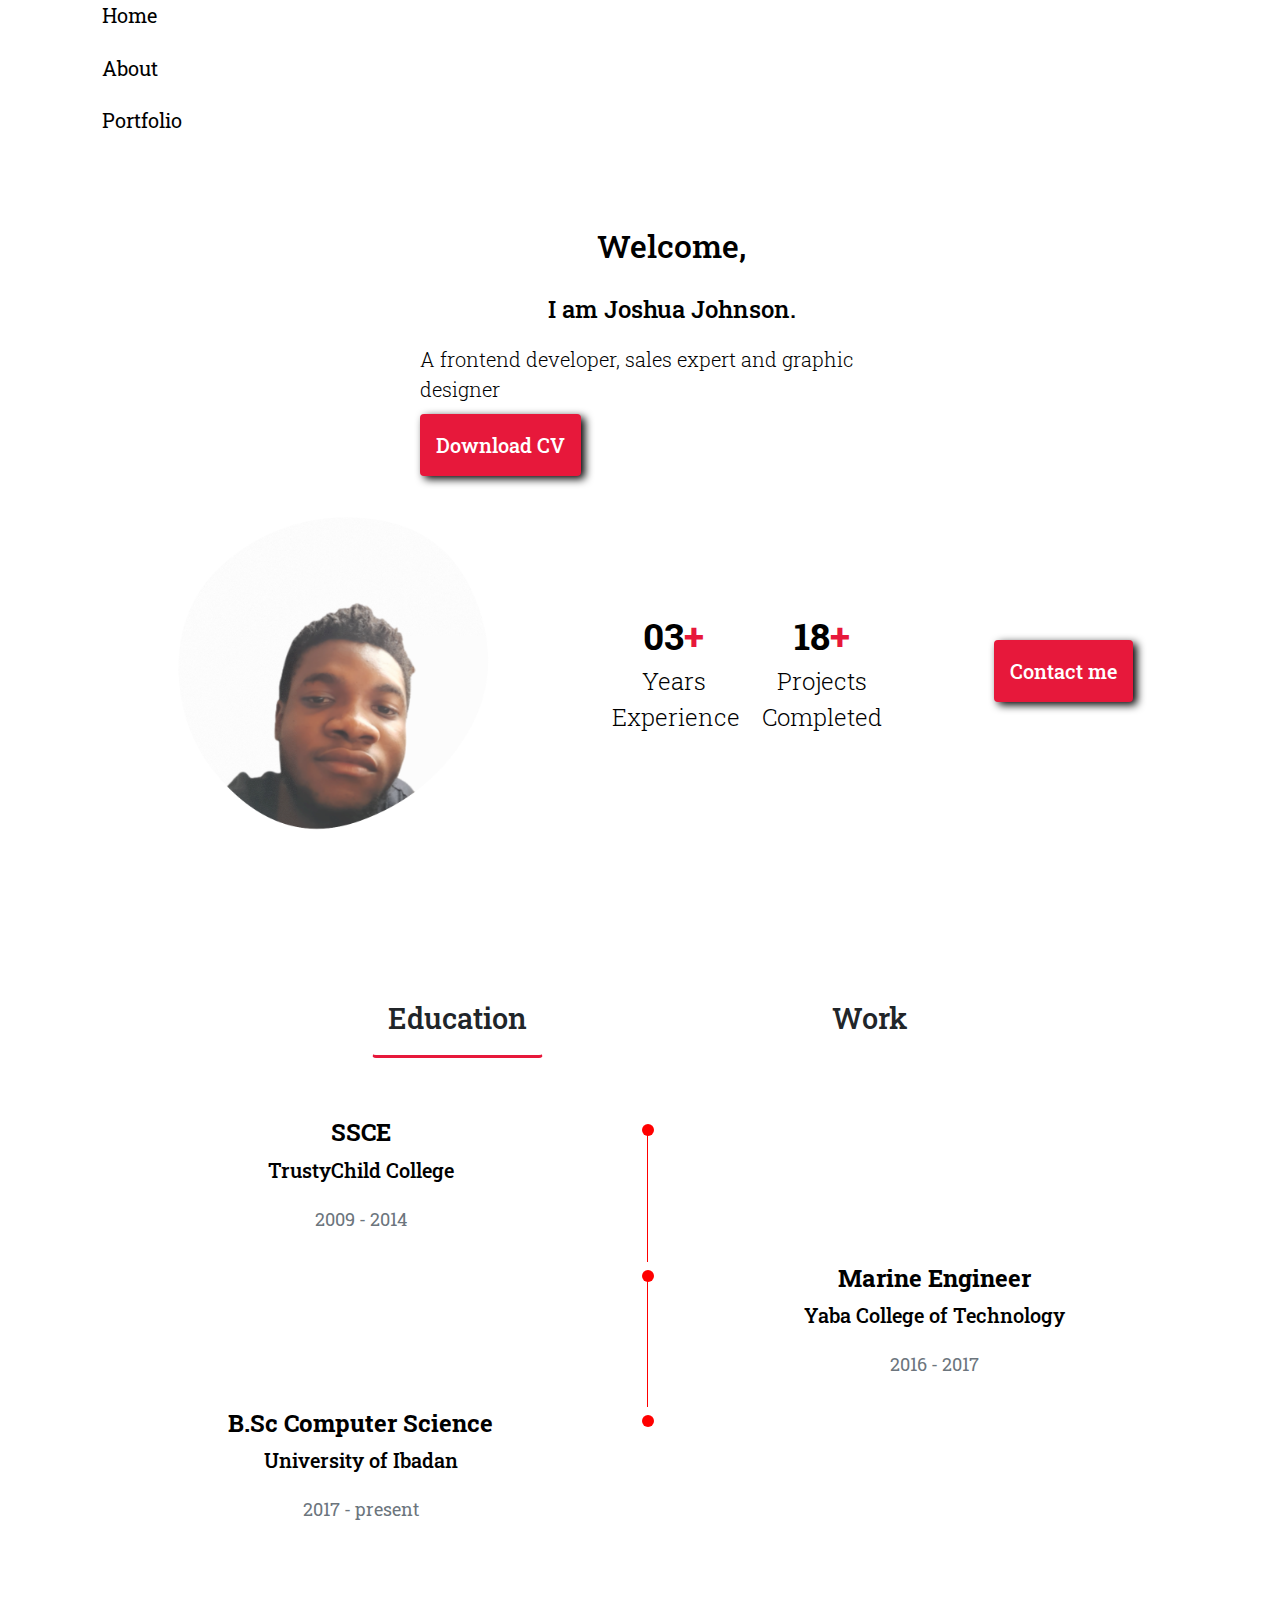
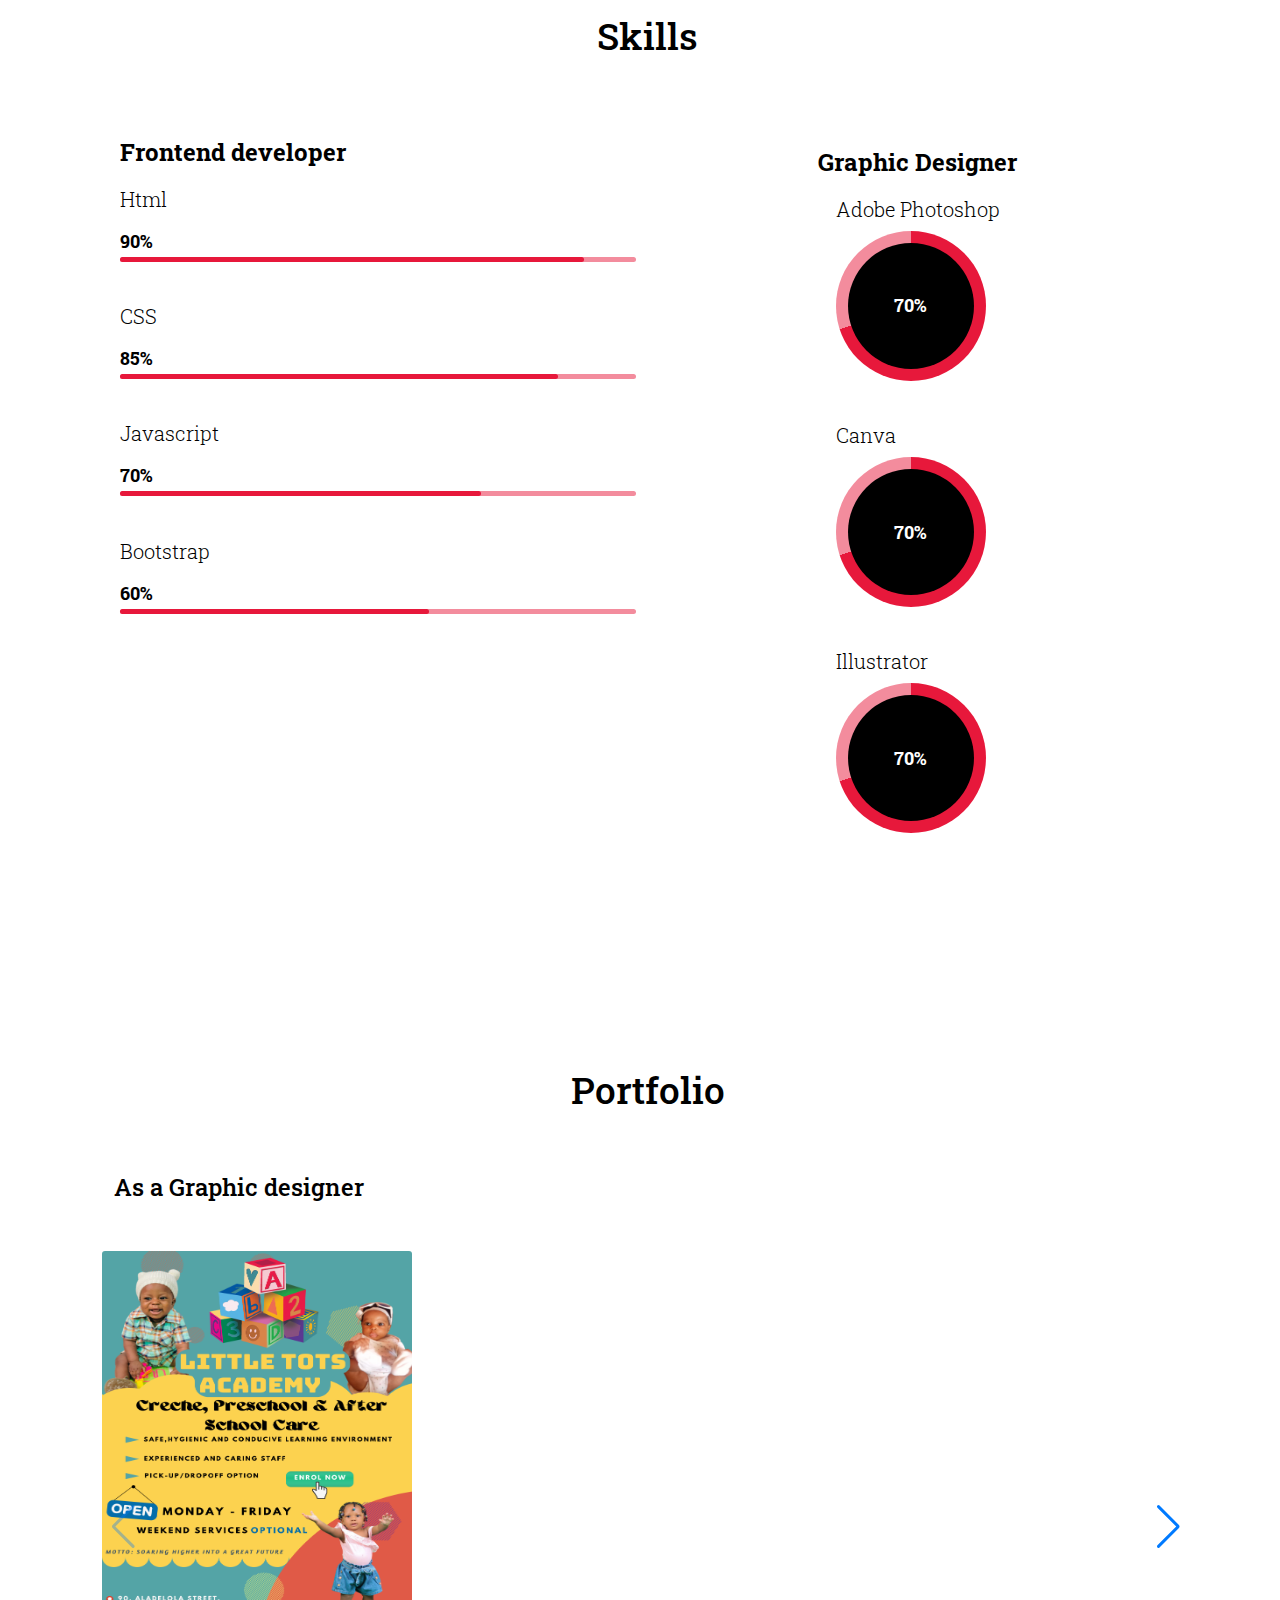
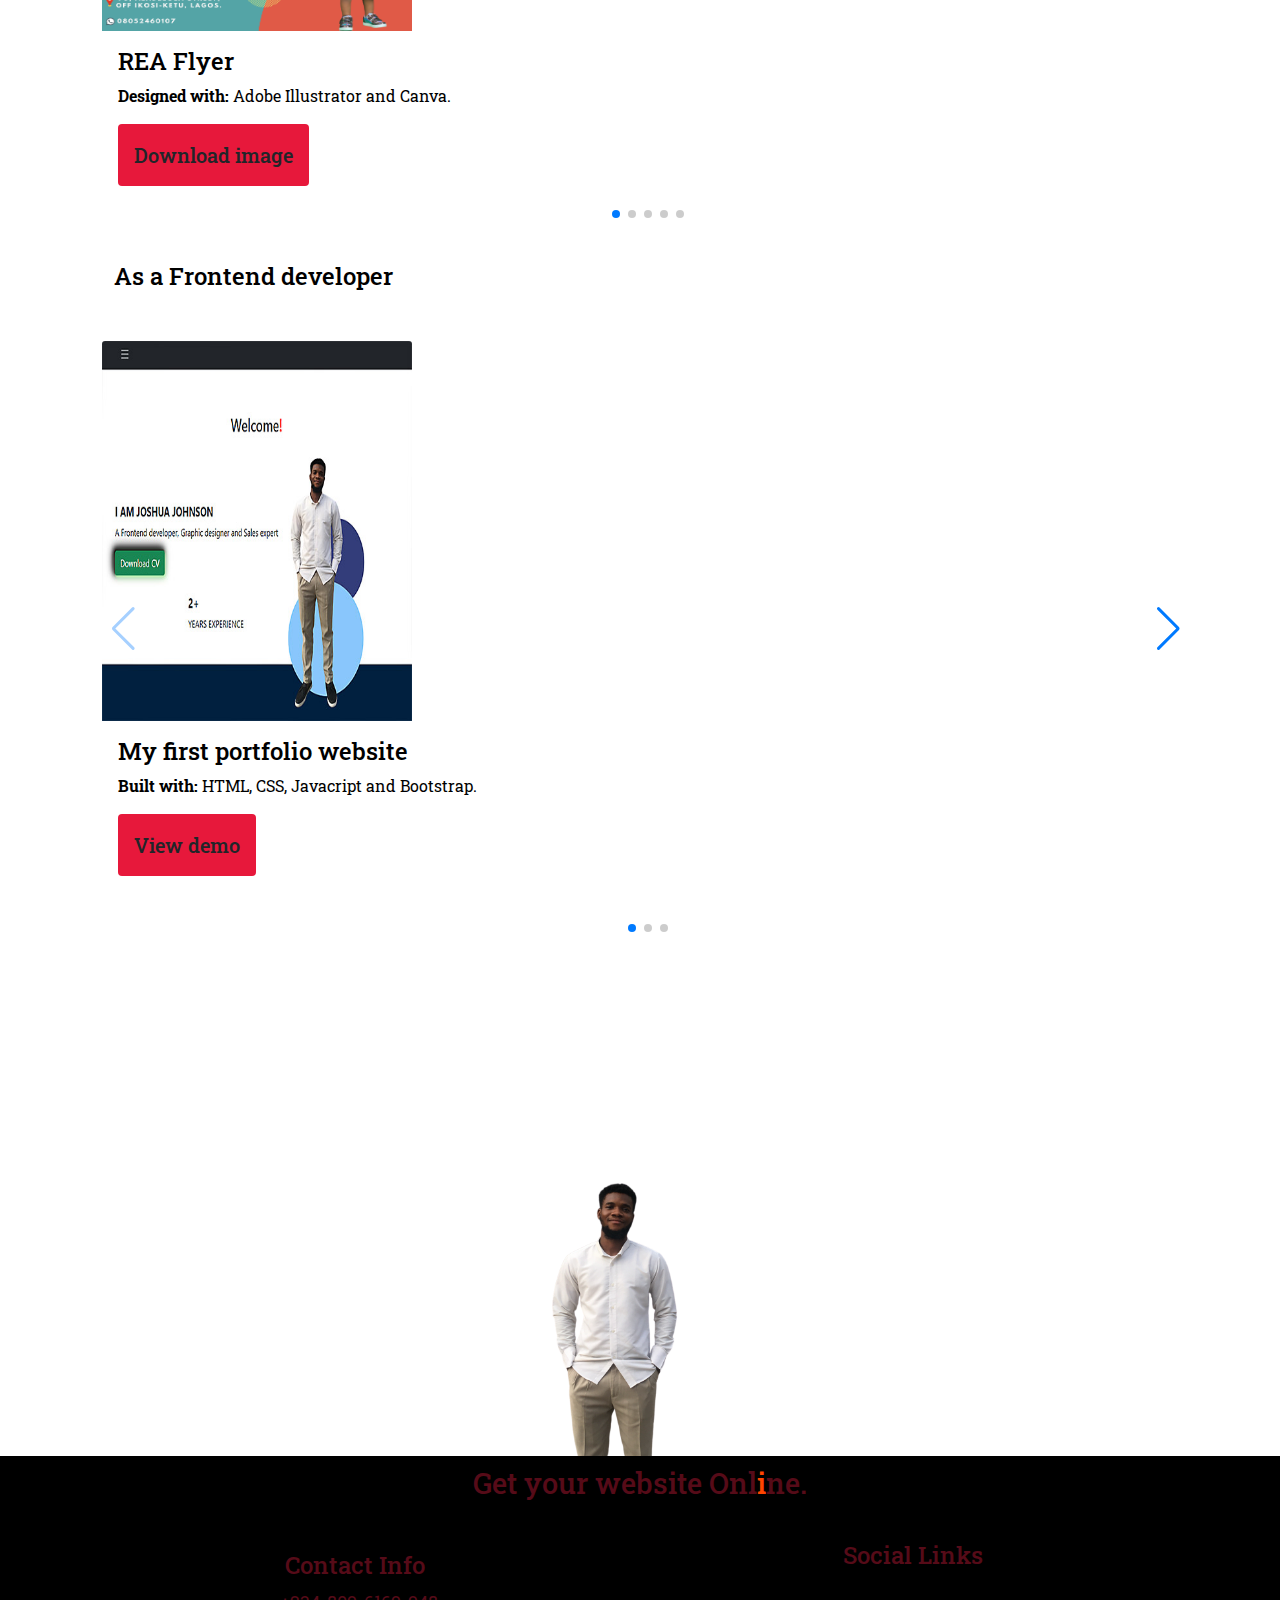
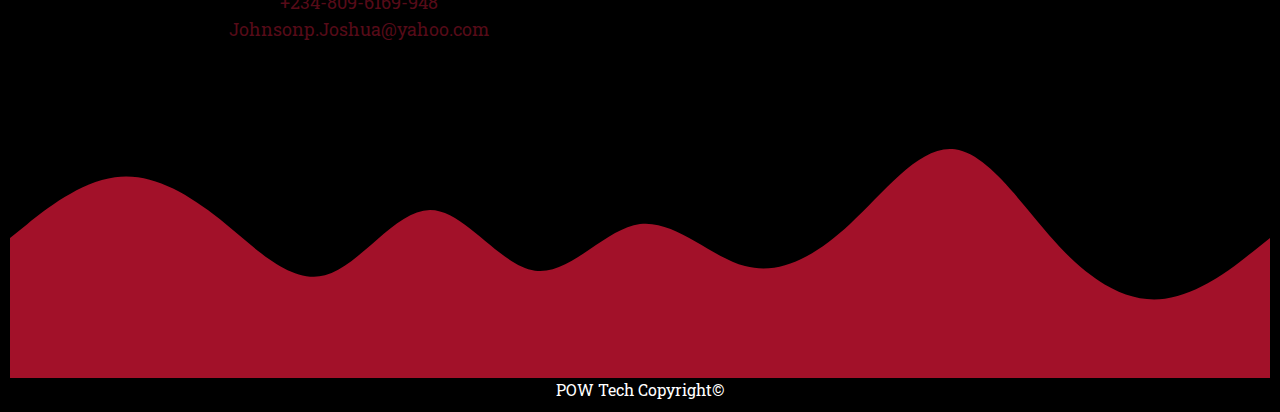
==== commit 3ae4a1fe: "Update index.html" ====
--- a/index.html
+++ b/index.html
@@ -48,6 +48,7 @@
             <i class="icon fas fa-download"></i>
         </button></a>
         </div>
+        <div class="portfolio-container">
         <div class="profile-img col-sm-12 col-lg-6">
             <img src="images/profile-pic.png" alt="My-profile-picture">      
         </div>
@@ -73,6 +74,7 @@
             <button class="btn btn-home" id="contact">Contact me
                 <i class="icon fas fa-envelope"></i>
             </button>
+         </div>
             <div class="hidden-form">
             <form action="https://formsubmit.co/johnsonp.joshua@yahoo.com" method="POST" class="row g-3">
                 <div class="col-md-6">
@@ -98,7 +100,7 @@
 
     <!-- ---ABOUT SECTION OF THE PAGE--- -->
     <section class="about-section section" id="about">
-        <div class="container row">
+        <div class="container row portfolio-container">
             <!-- ----EDUCATION AND WORK EXPERIENCE---- -->
             <div class="edu-exp">
                 <div class="edu-btn btn selected edu underline" data-target="#education">
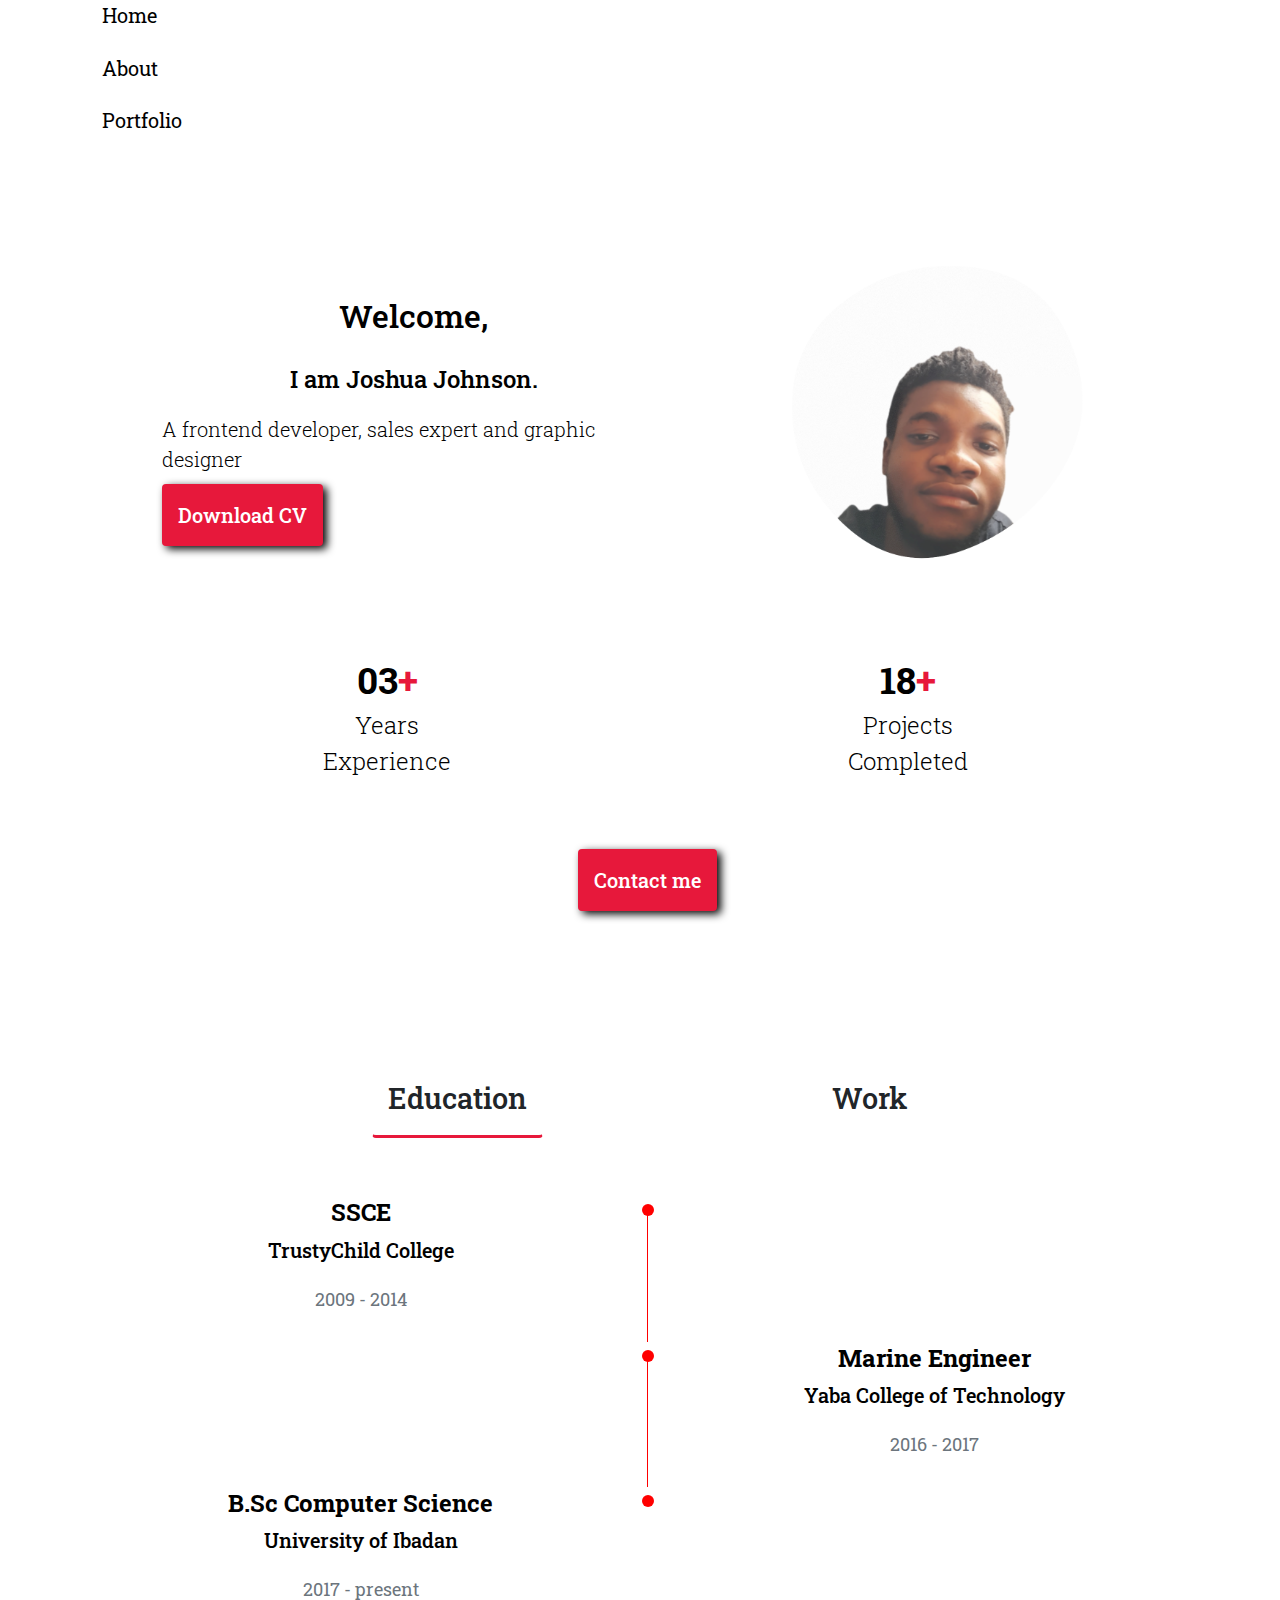
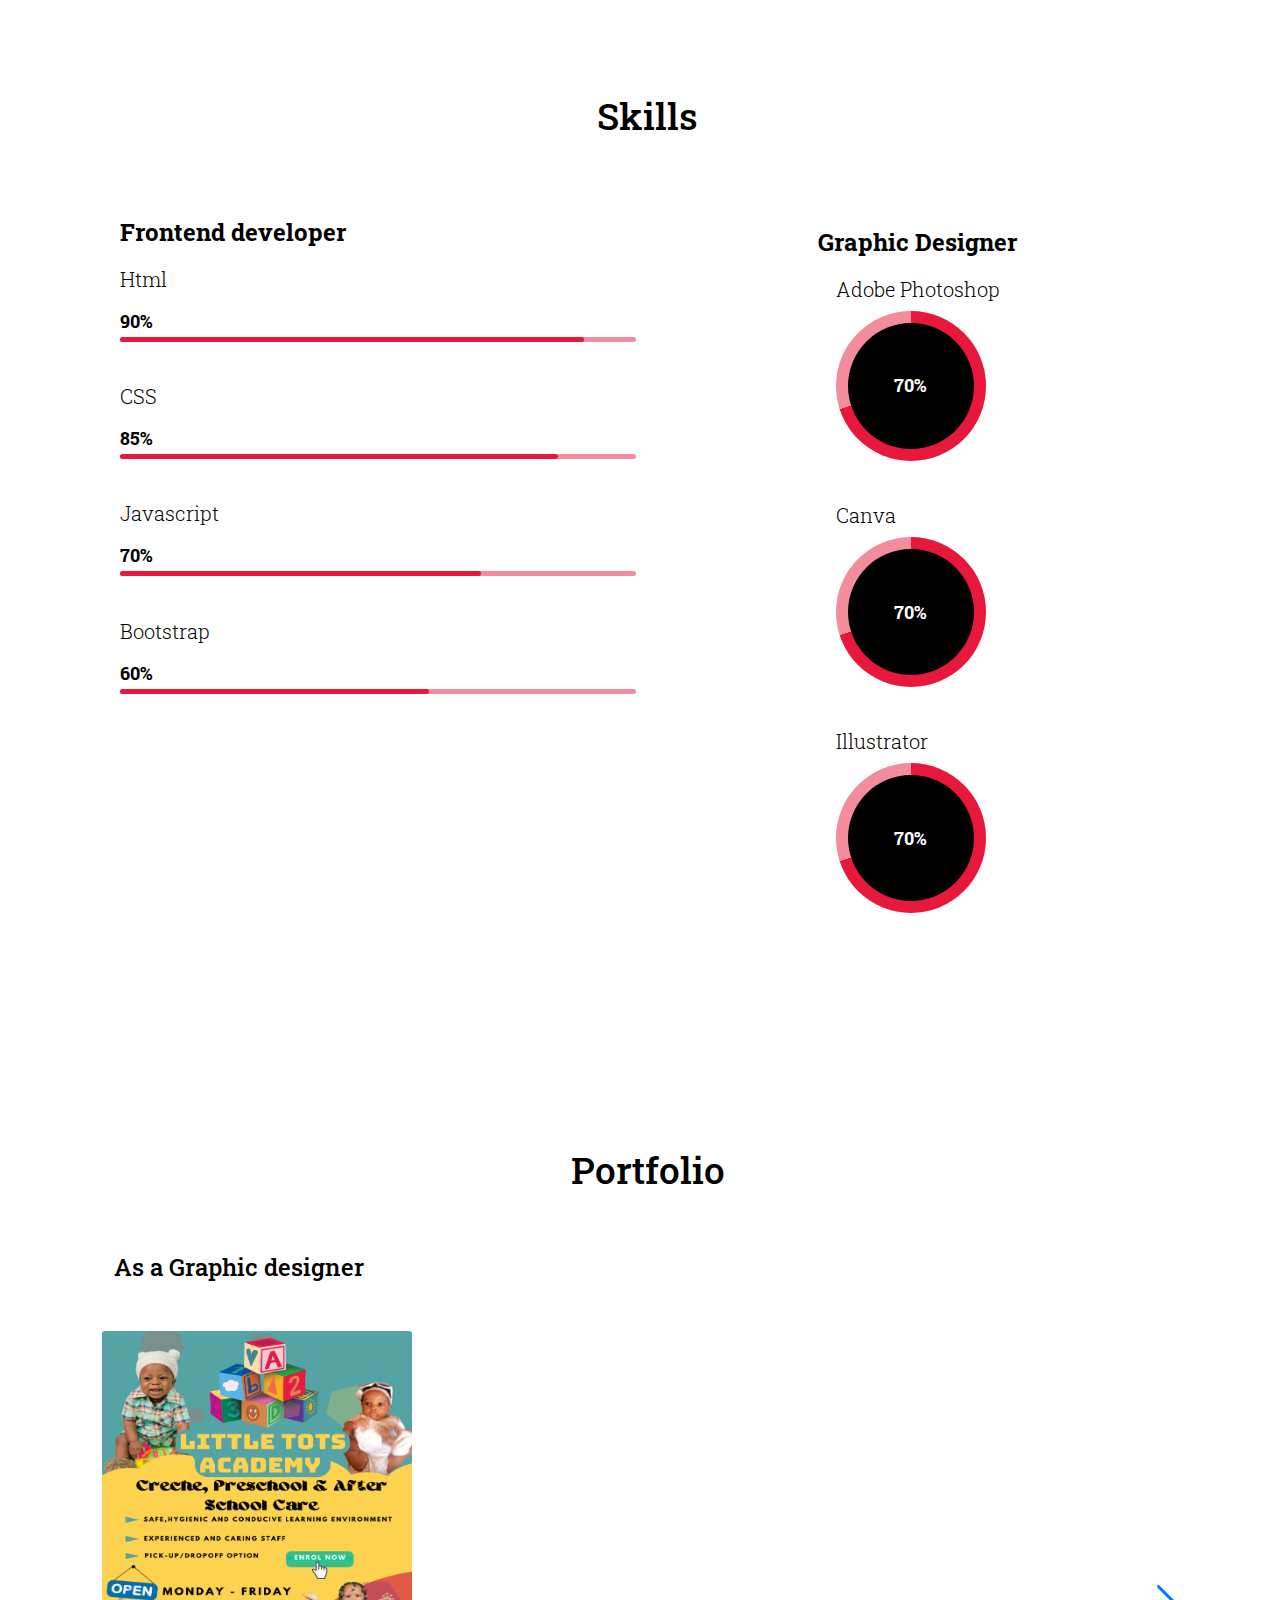
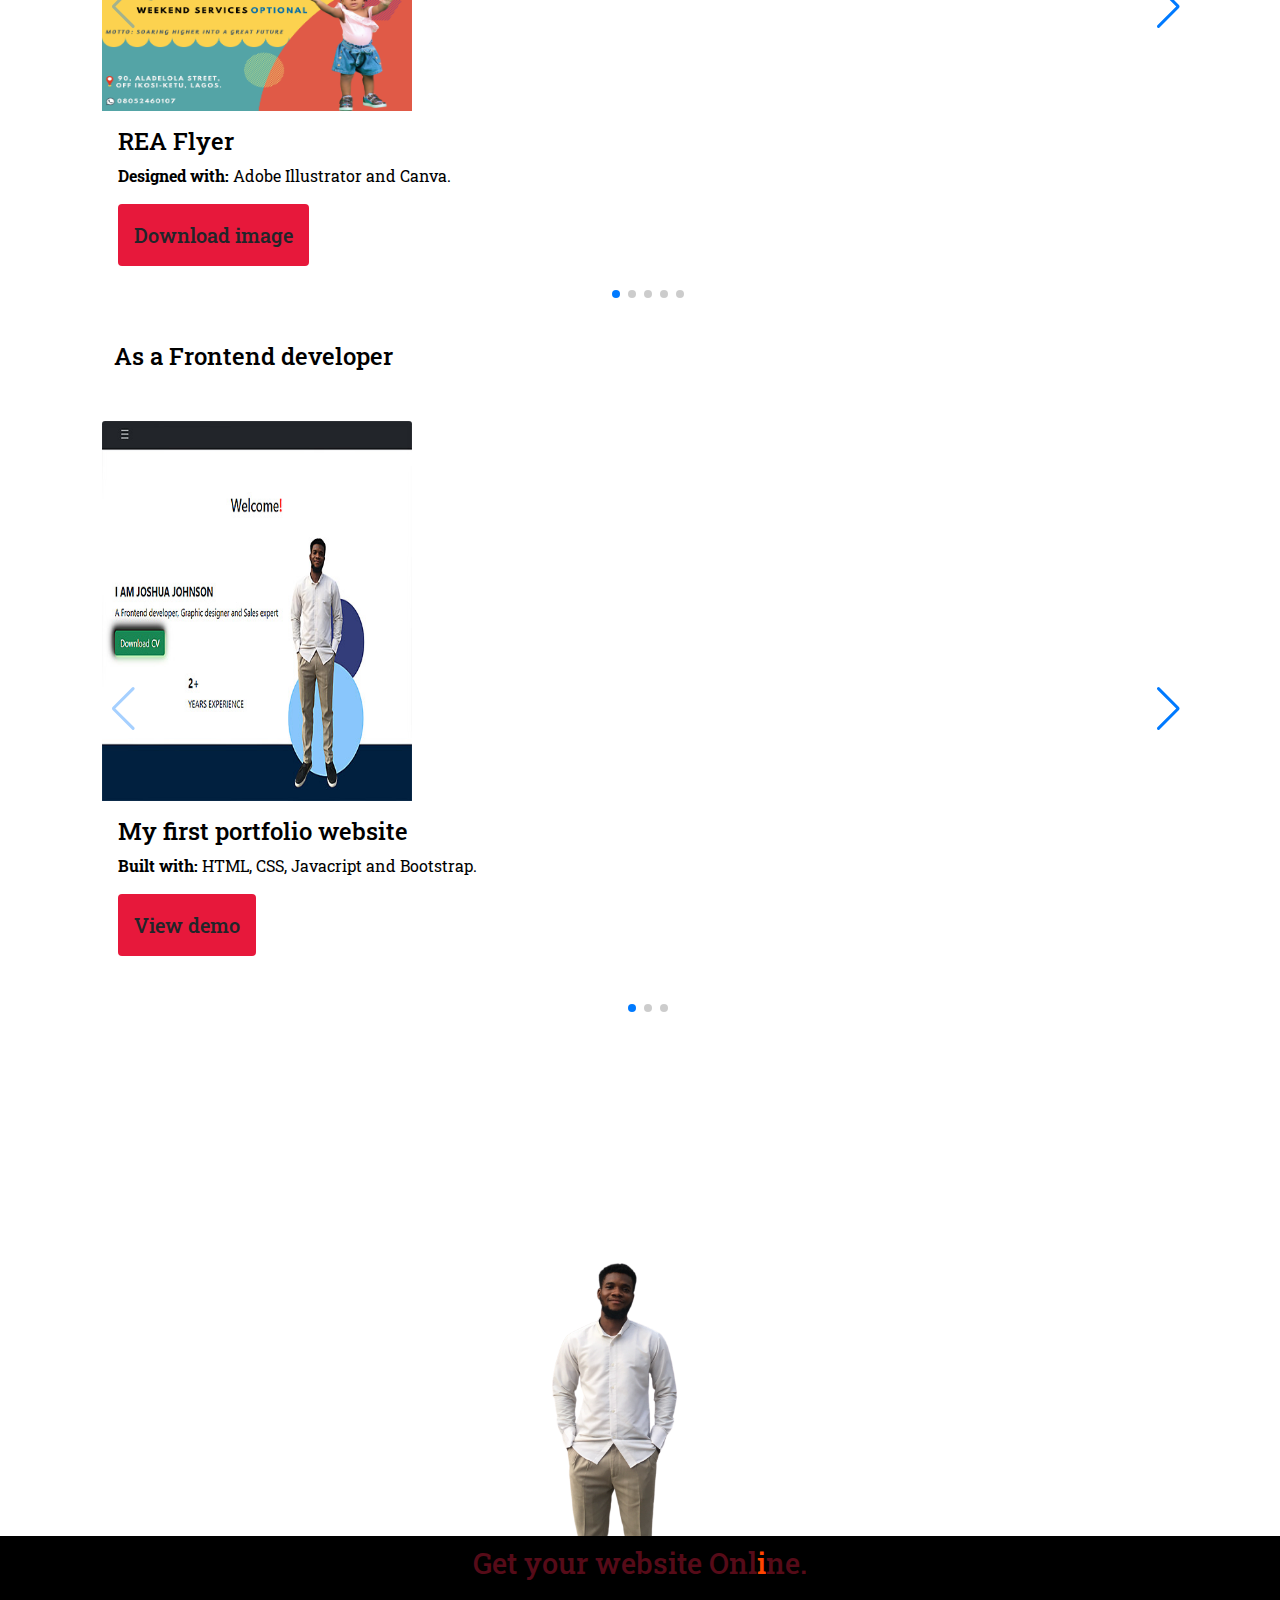
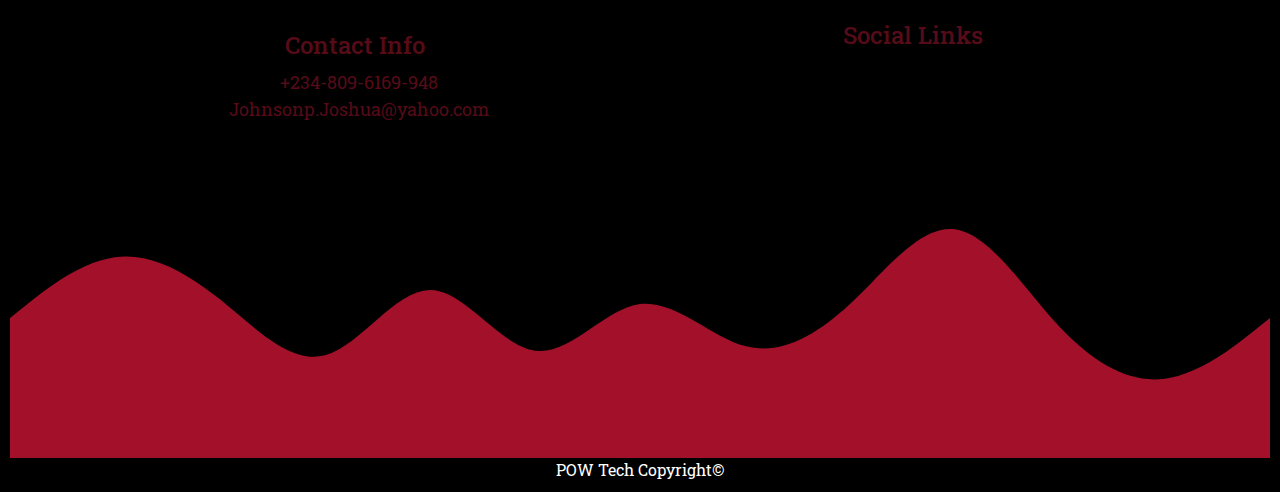
==== commit 4d1ebd15: "Update index.html" ====
--- a/index.html
+++ b/index.html
@@ -48,7 +48,6 @@
             <i class="icon fas fa-download"></i>
         </button></a>
         </div>
-        <div class="portfolio-container">
         <div class="profile-img col-sm-12 col-lg-6">
             <img src="images/profile-pic.png" alt="My-profile-picture">      
         </div>
@@ -74,7 +73,6 @@
             <button class="btn btn-home" id="contact">Contact me
                 <i class="icon fas fa-envelope"></i>
             </button>
-         </div>
             <div class="hidden-form">
             <form action="https://formsubmit.co/johnsonp.joshua@yahoo.com" method="POST" class="row g-3">
                 <div class="col-md-6">
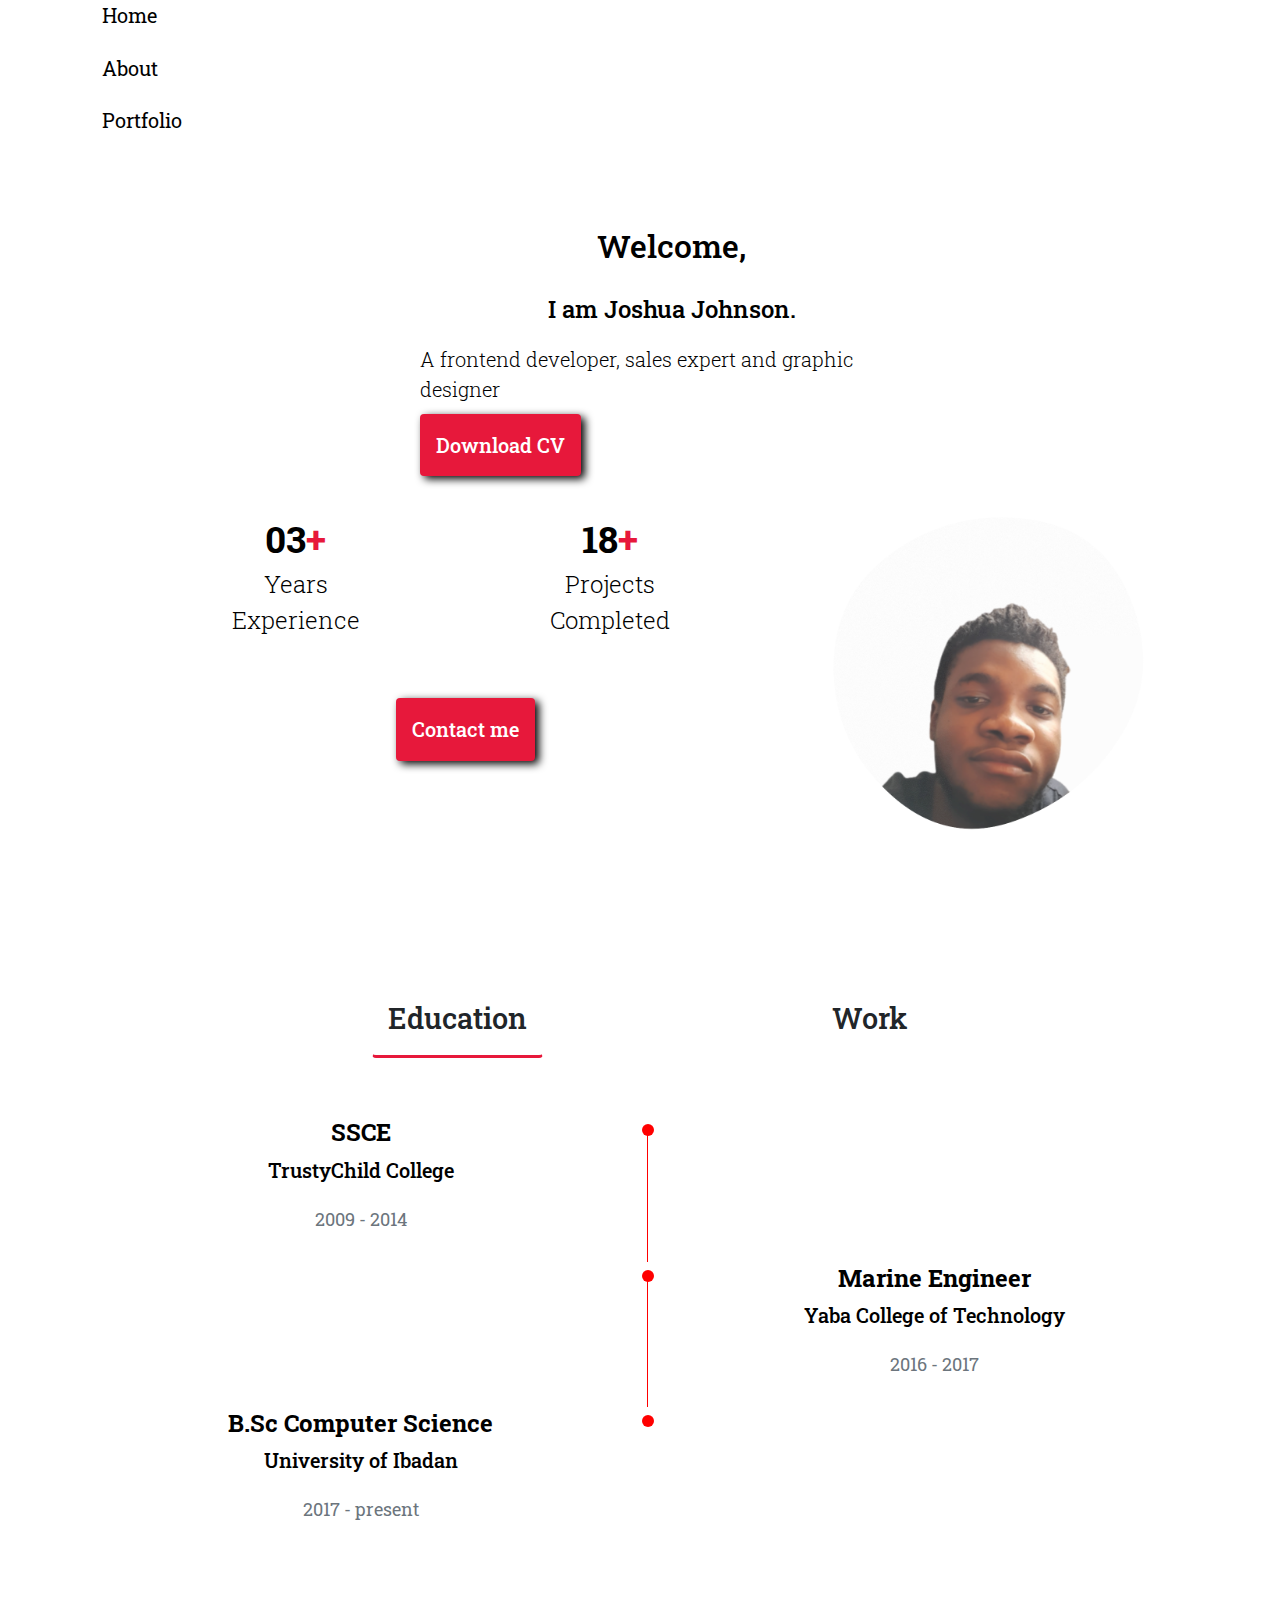
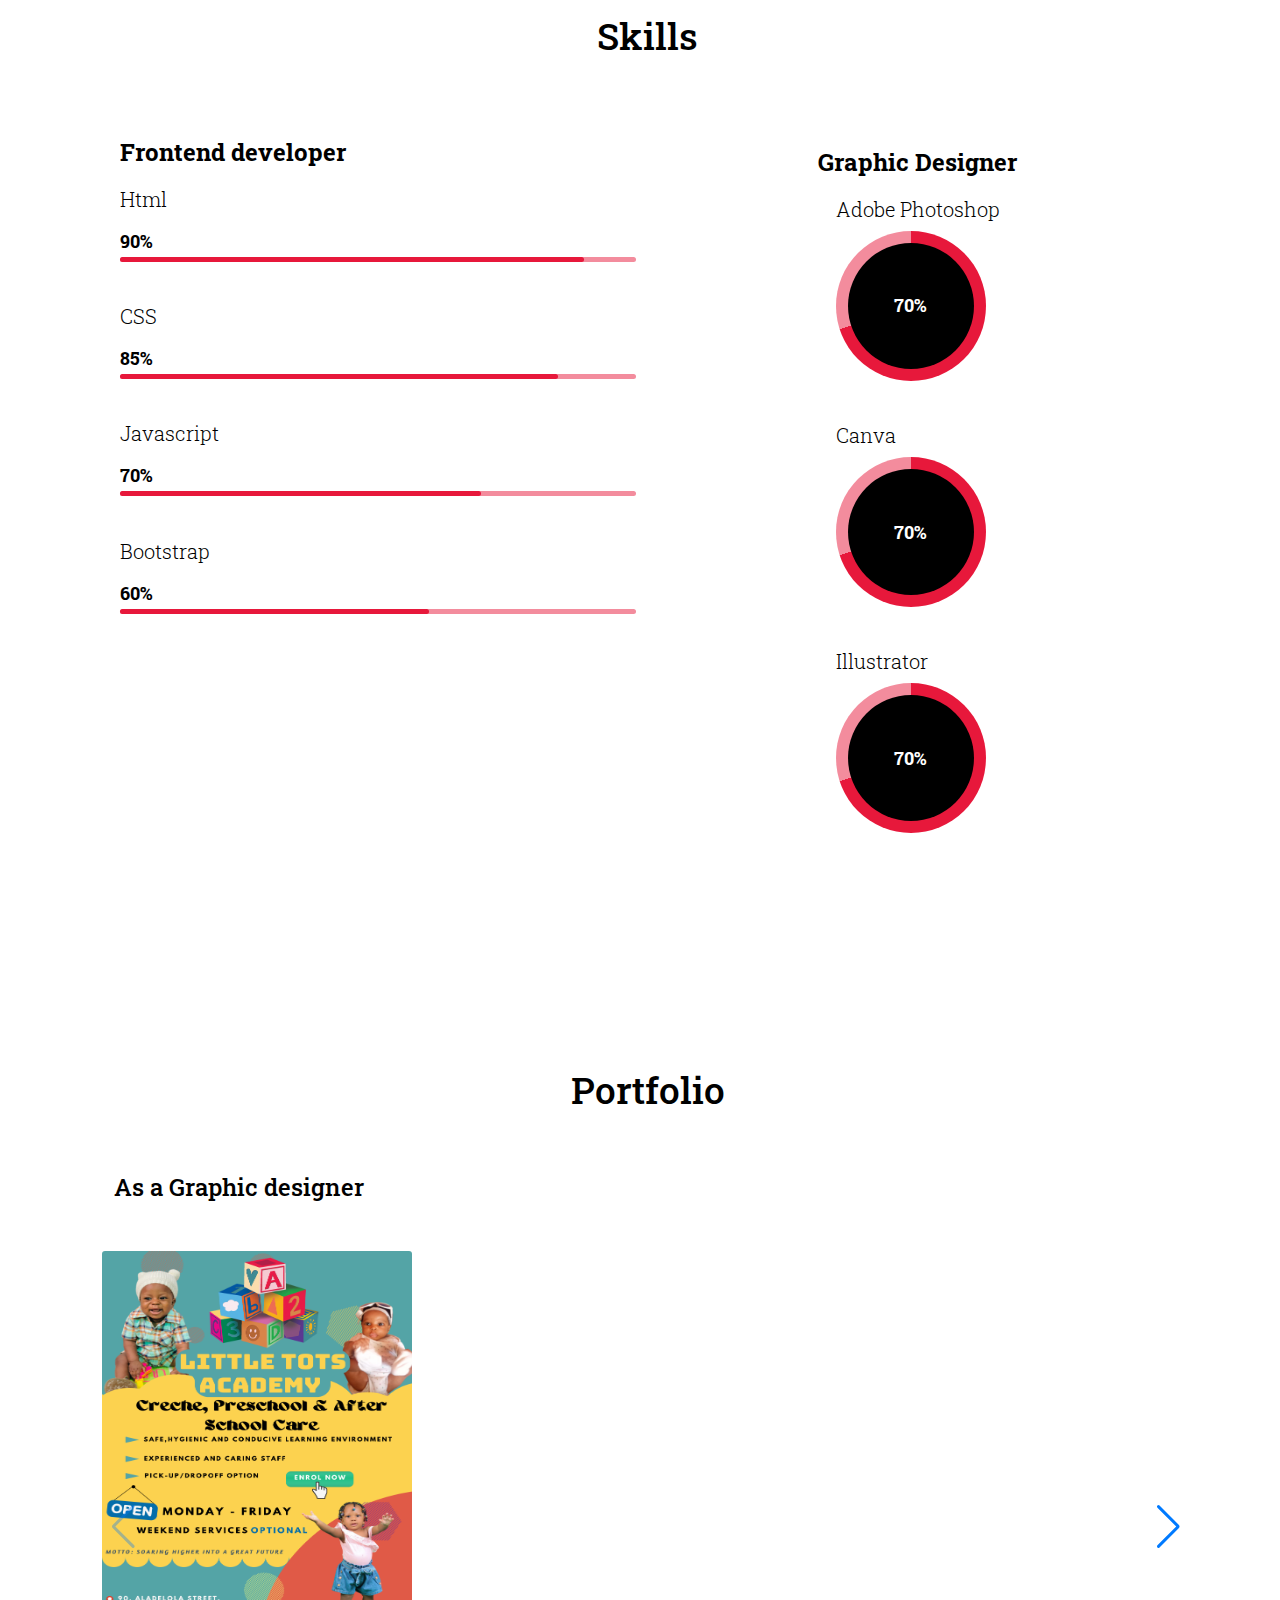
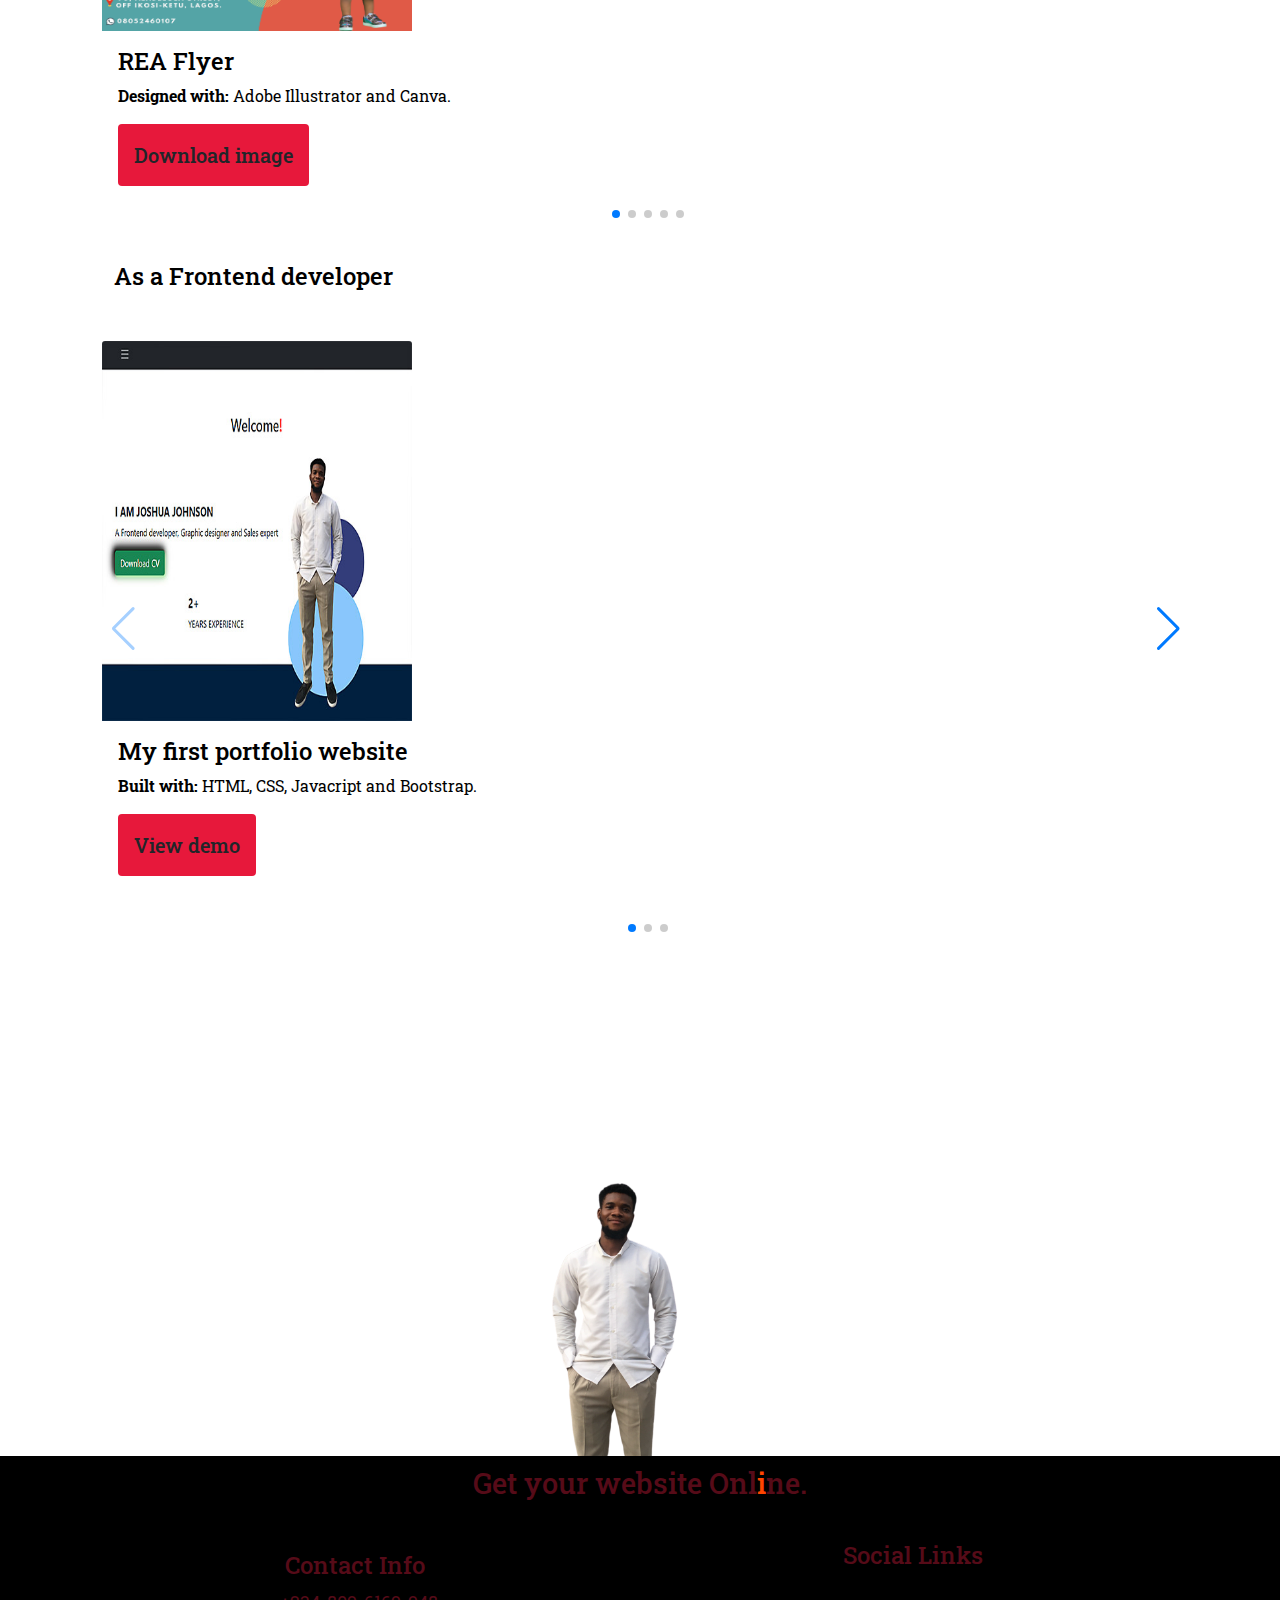
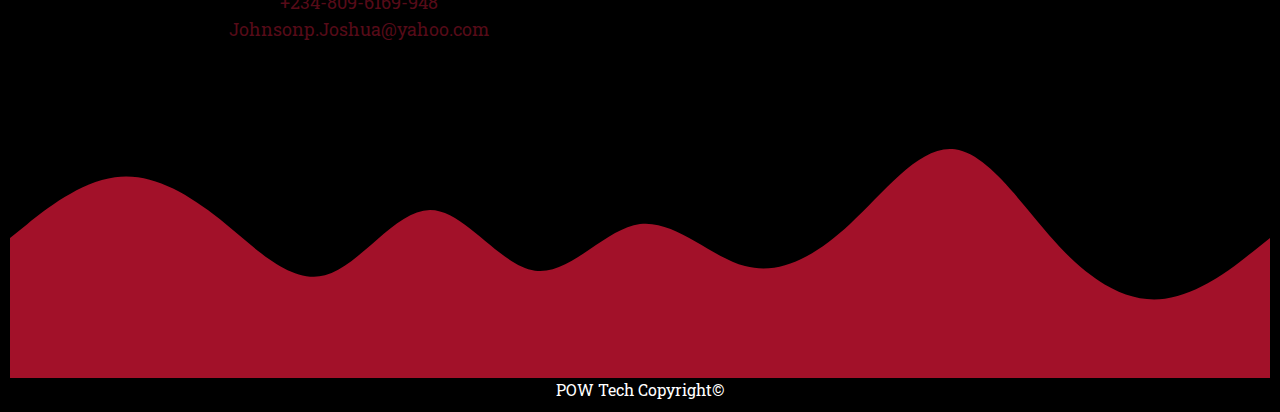
==== commit 1d50fe19: "Update index.html" ====
--- a/index.html
+++ b/index.html
@@ -48,6 +48,7 @@
             <i class="icon fas fa-download"></i>
         </button></a>
         </div>
+        <div class="home-container">
         <div class="profile-img col-sm-12 col-lg-6">
             <img src="images/profile-pic.png" alt="My-profile-picture">      
         </div>
@@ -73,6 +74,7 @@
             <button class="btn btn-home" id="contact">Contact me
                 <i class="icon fas fa-envelope"></i>
             </button>
+            </div>
             <div class="hidden-form">
             <form action="https://formsubmit.co/johnsonp.joshua@yahoo.com" method="POST" class="row g-3">
                 <div class="col-md-6">
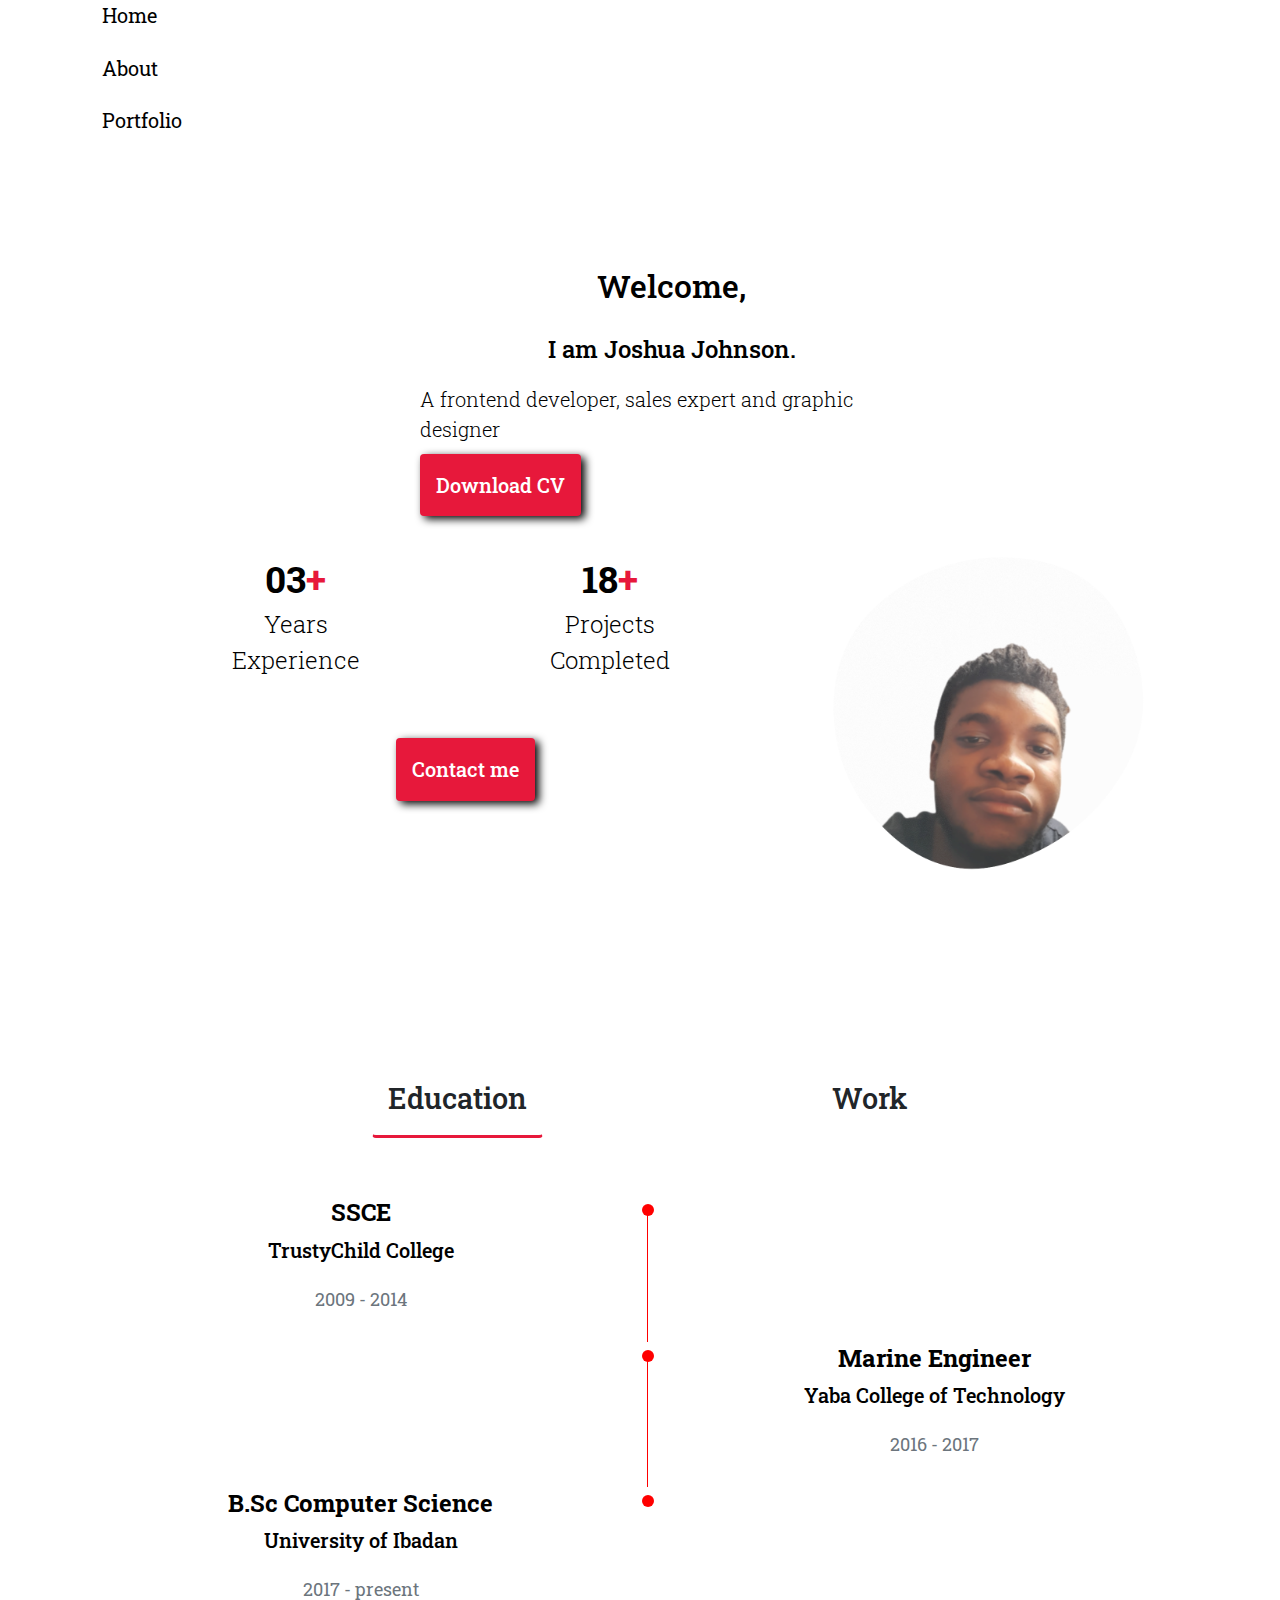
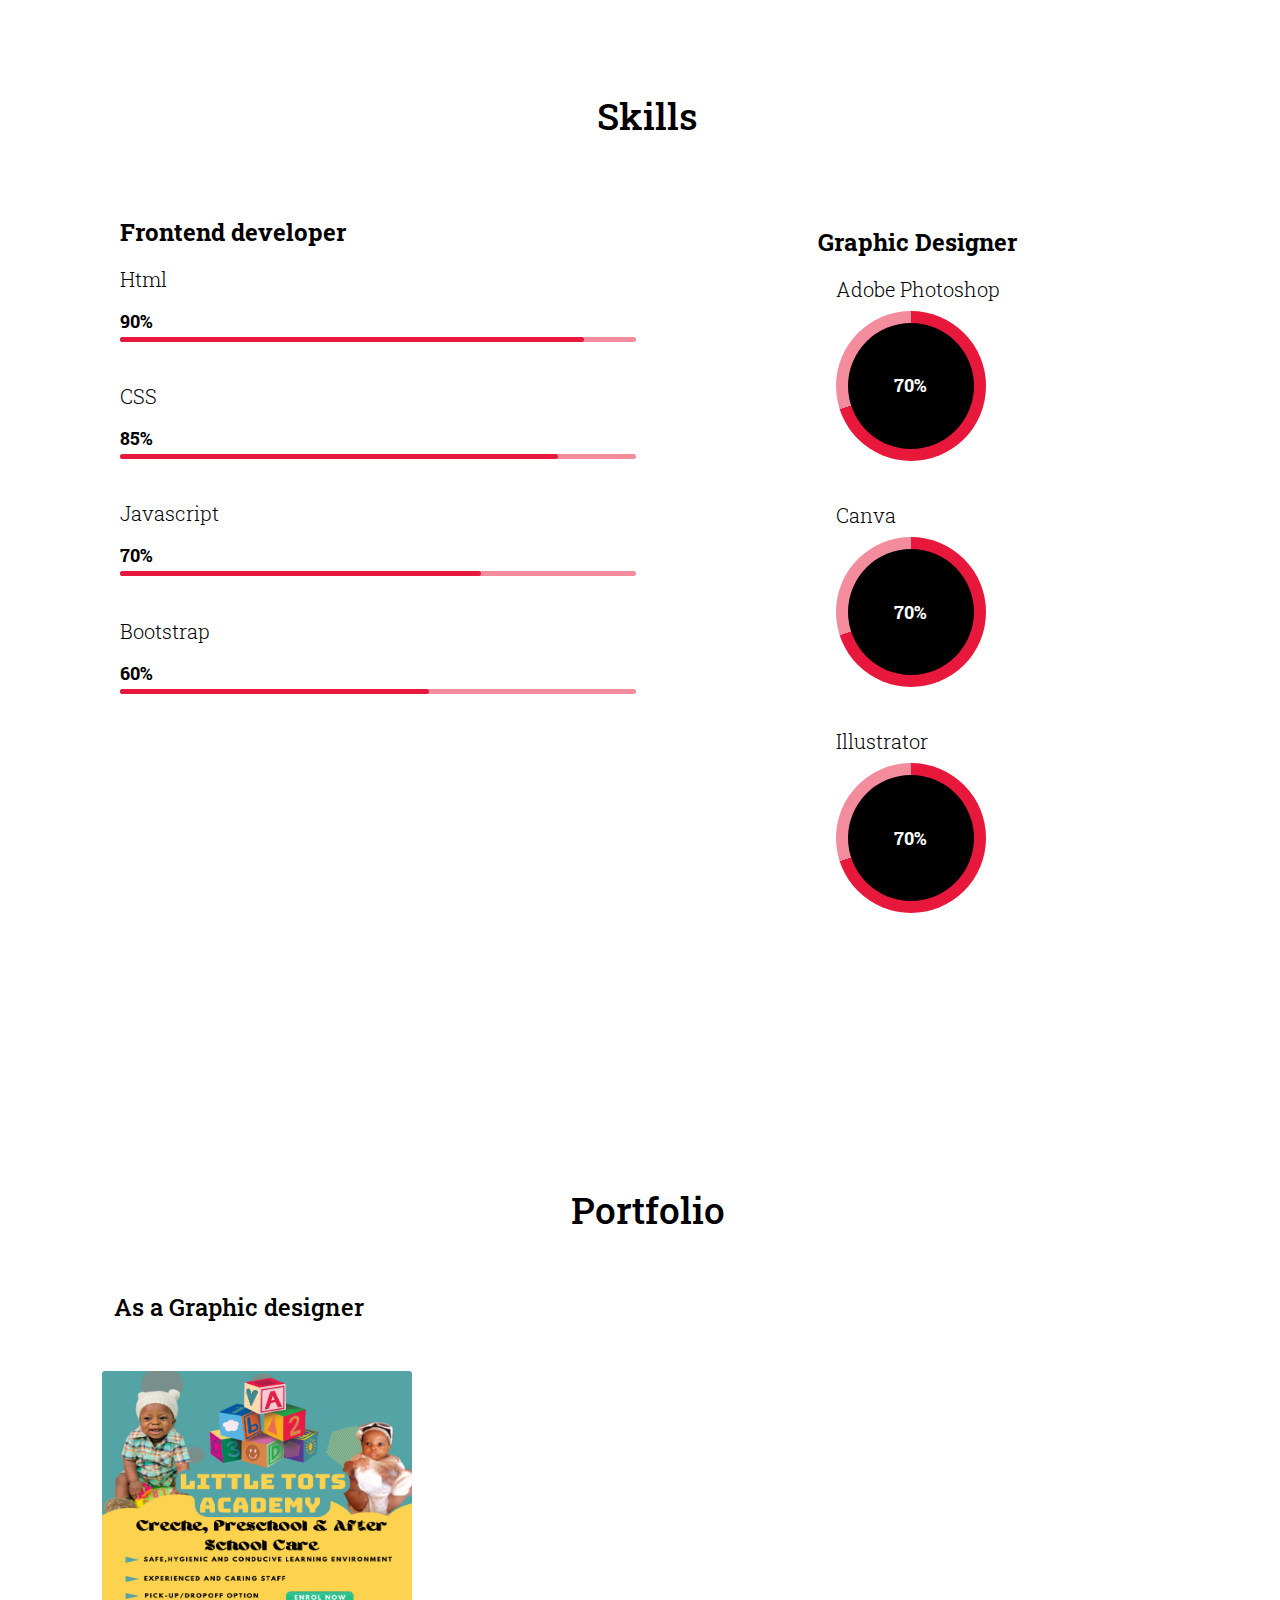
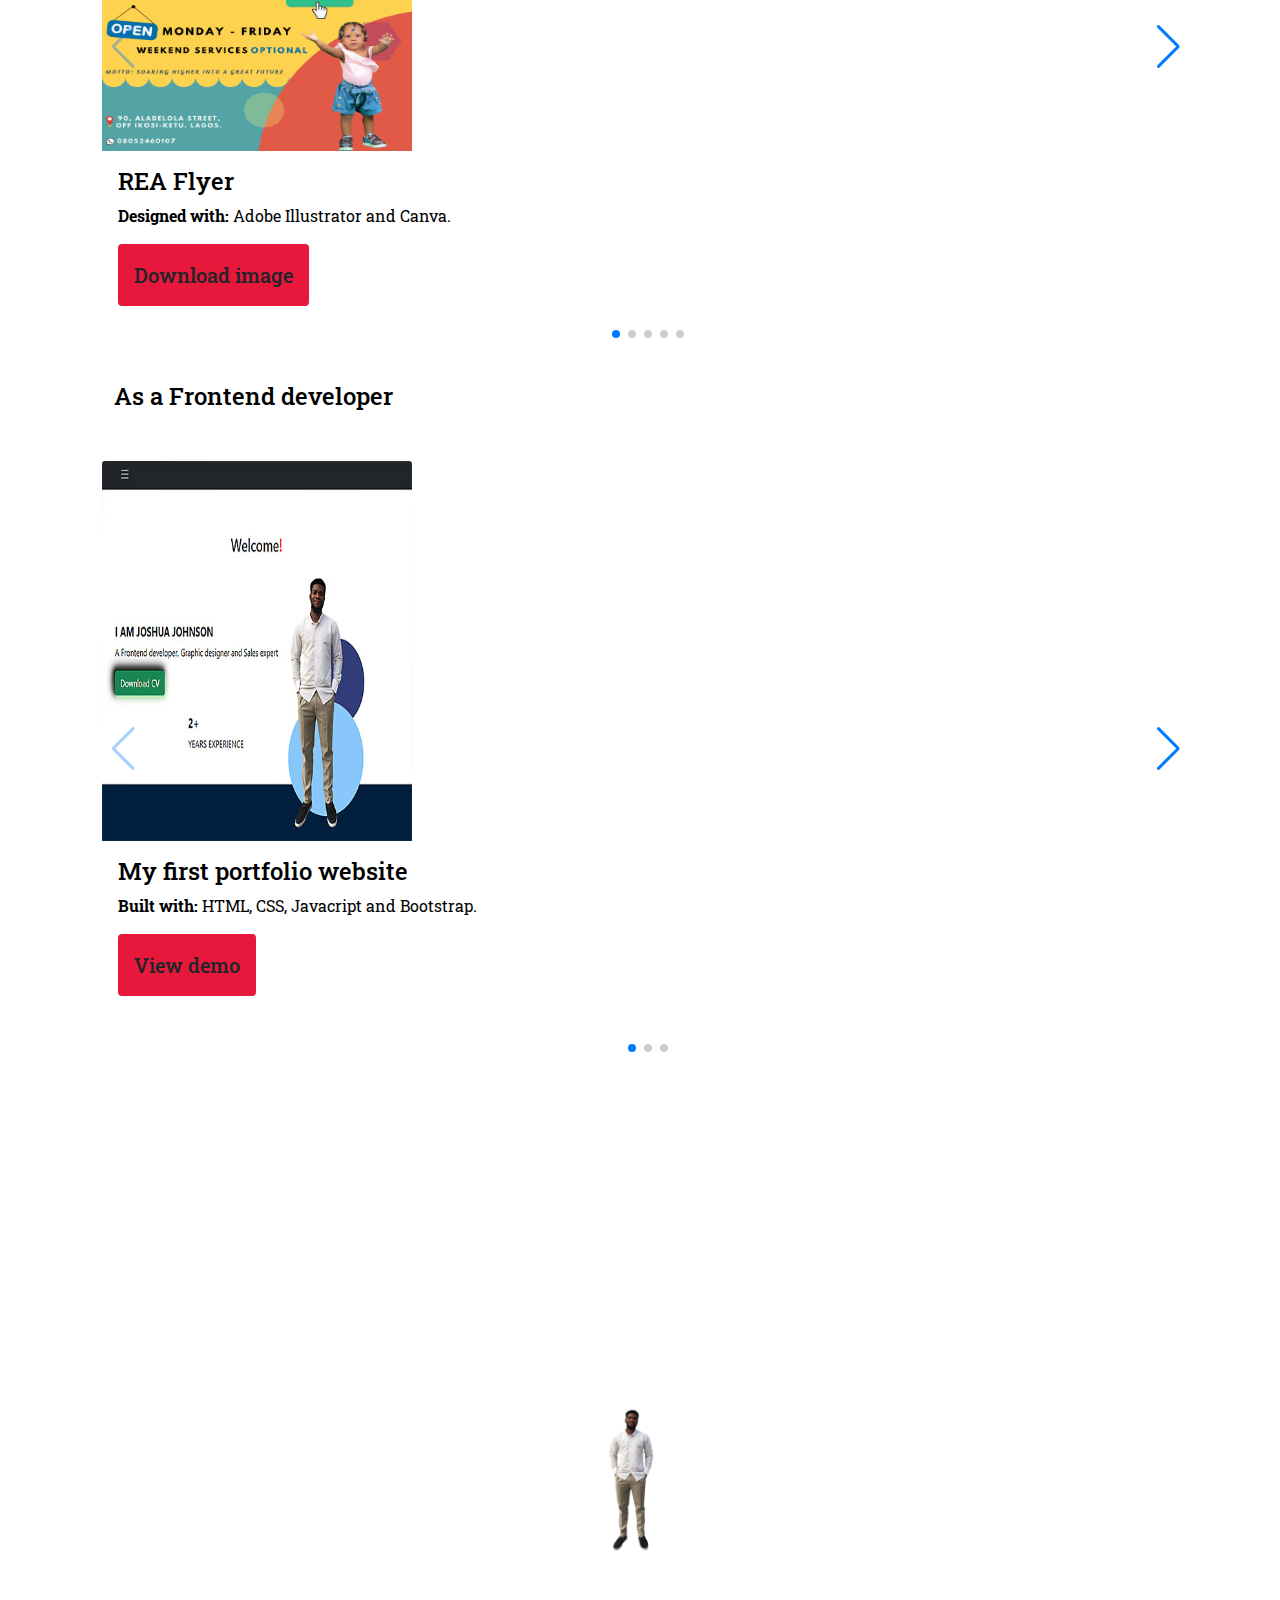
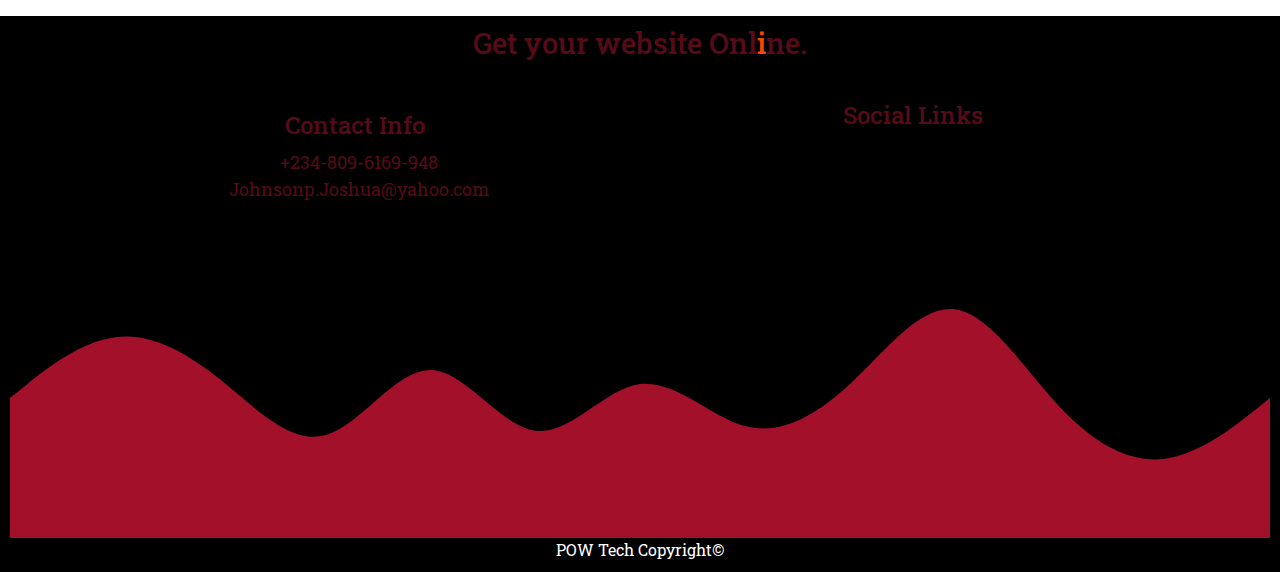
==== commit 435bb41b: "Update index.html" ====
--- a/index.html
+++ b/index.html
@@ -69,12 +69,11 @@
                     Projects <br> Completed
                 </span>
             </div>
-        </div>
+          </div>
         <div class="info-btn">
             <button class="btn btn-home" id="contact">Contact me
                 <i class="icon fas fa-envelope"></i>
             </button>
-            </div>
             <div class="hidden-form">
             <form action="https://formsubmit.co/johnsonp.joshua@yahoo.com" method="POST" class="row g-3">
                 <div class="col-md-6">
@@ -94,6 +93,7 @@
                 <button id="email" type="submit" class="btn btn-danger btn-close-form">Close</button>
             </form>
             </div>
+           </div>
         </div>
     </div>
     </section>
--- a/css/portfolio.css
+++ b/css/portfolio.css
@@ -32,6 +32,7 @@
     --icon-font-size: 1.03rem;
 
     /* ----Margin bottoms--- */
+    --new-sec: 50px;
     --mb-lg: 20px;
     --mb-md: 10px;
     --mb-sm: 5px;
@@ -103,8 +104,8 @@
 }
 /* ----REUSABLE CSS CLASSES------ */
 .section{
-    margin-top: var(--mb-lg);
-    margin-bottom: var(--mb-lg);
+    margin-top: var(--new-sec);
+    margin-bottom: var(--new-sec);
     padding: 25px 10px 10px 25px;
 }
 .section-header{
@@ -136,6 +137,9 @@
     filter: blur(25px);
 }
 /* ---HOME PAGE---- */
+.home-container{
+    margin: 0 auto;
+}
 .profile-img{
     margin: 0 auto;
 }
@@ -455,7 +459,8 @@
 }
 #footer-img>img{
     position: absolute;
-    width: 500px;
+    width: 35%;
+    height: auto;
     top: 50%;
     left: 50%;
     transform: translate(-50%, -50%);
@@ -542,6 +547,7 @@
         --icon-font-size: 1.18rem;
     
         /* ----Margin bottoms--- */
+        --new-sec: 70px;
         --mb-lg: 30px;
         --mb-md: 20px;
         --mb-sm: 10px;
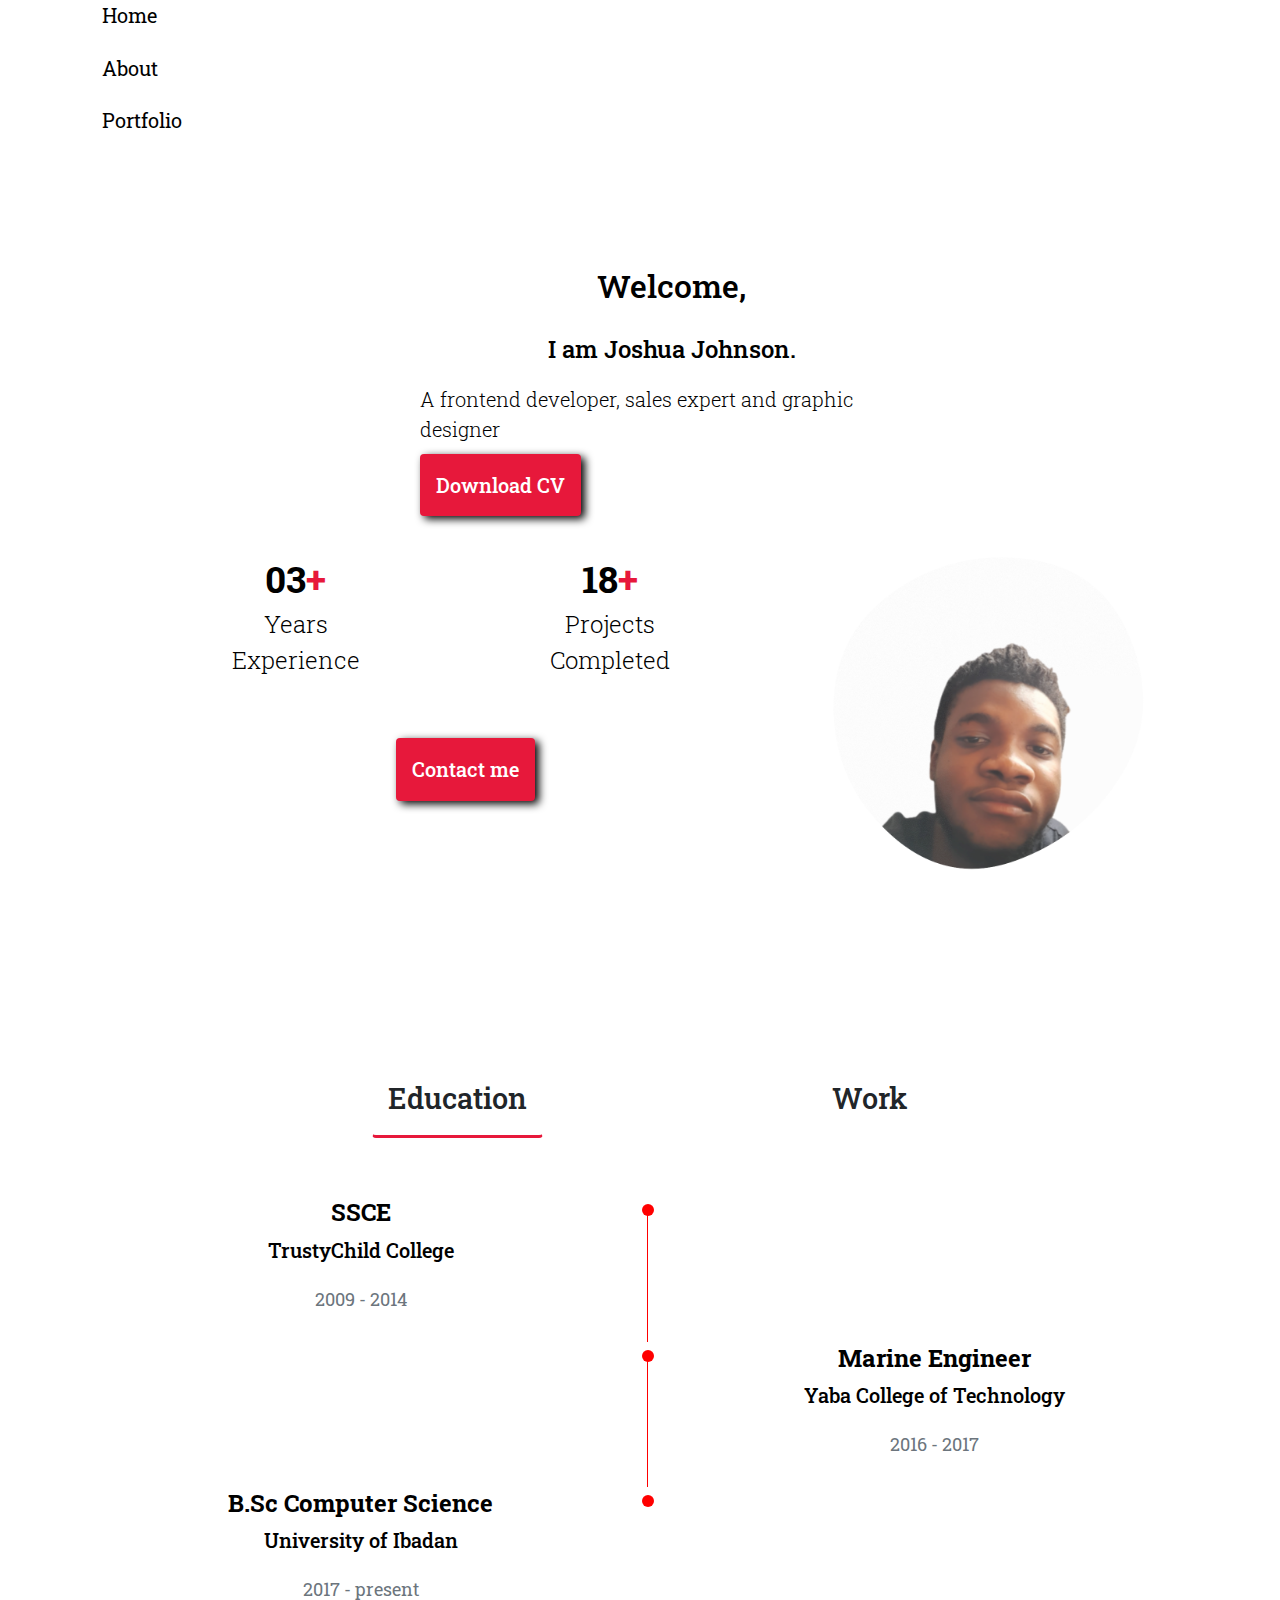
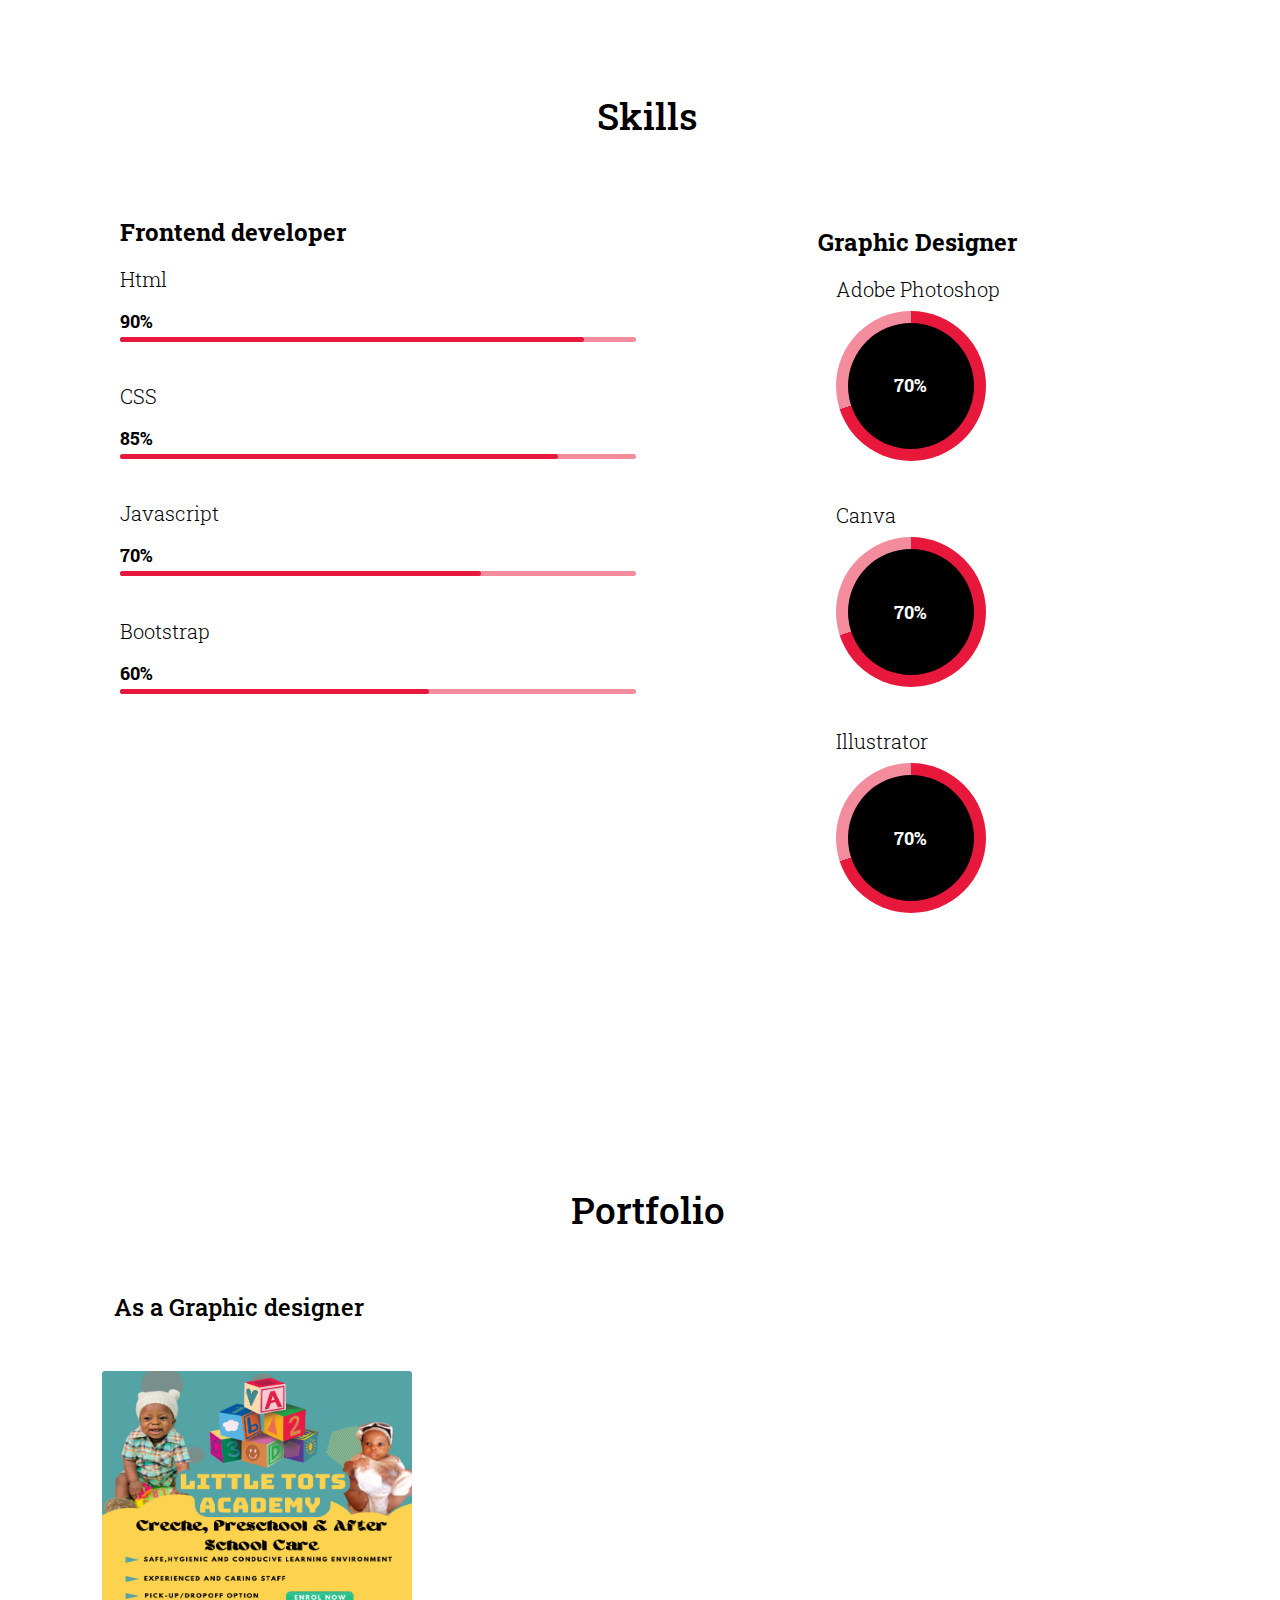
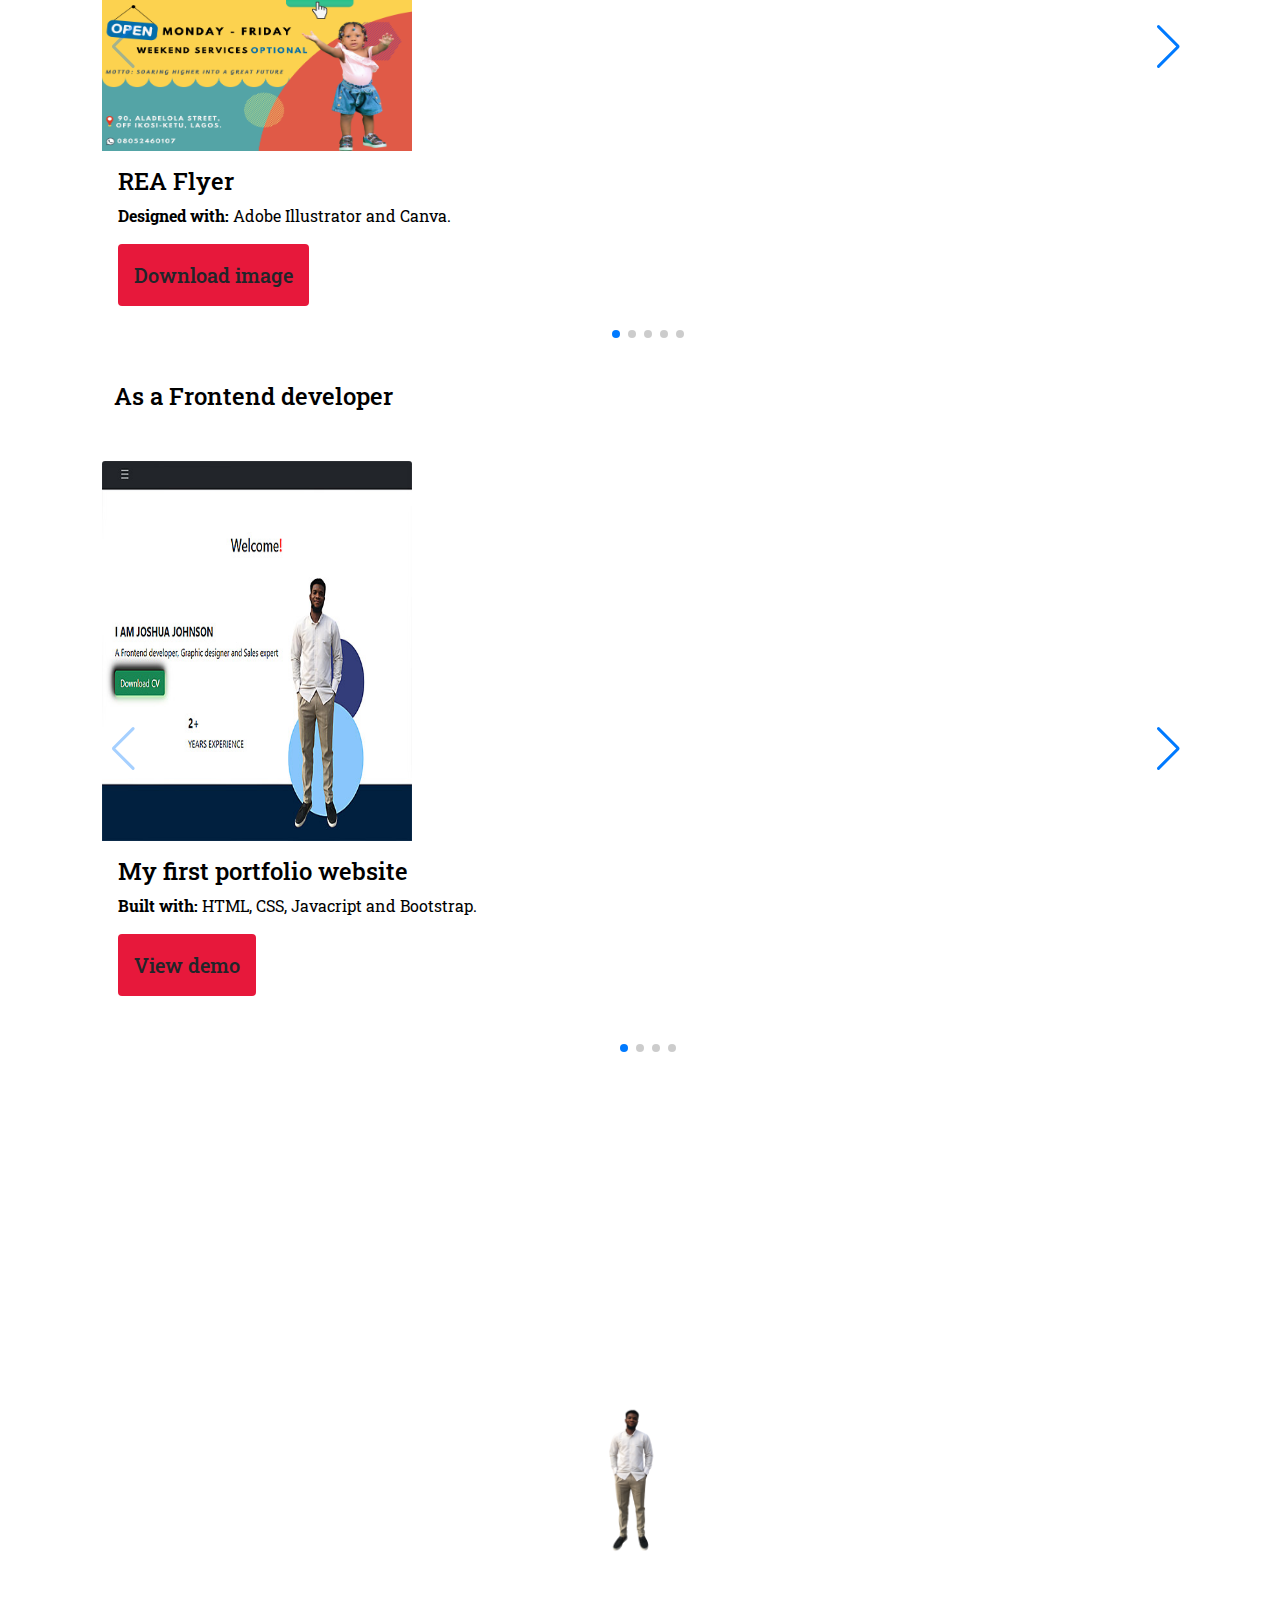
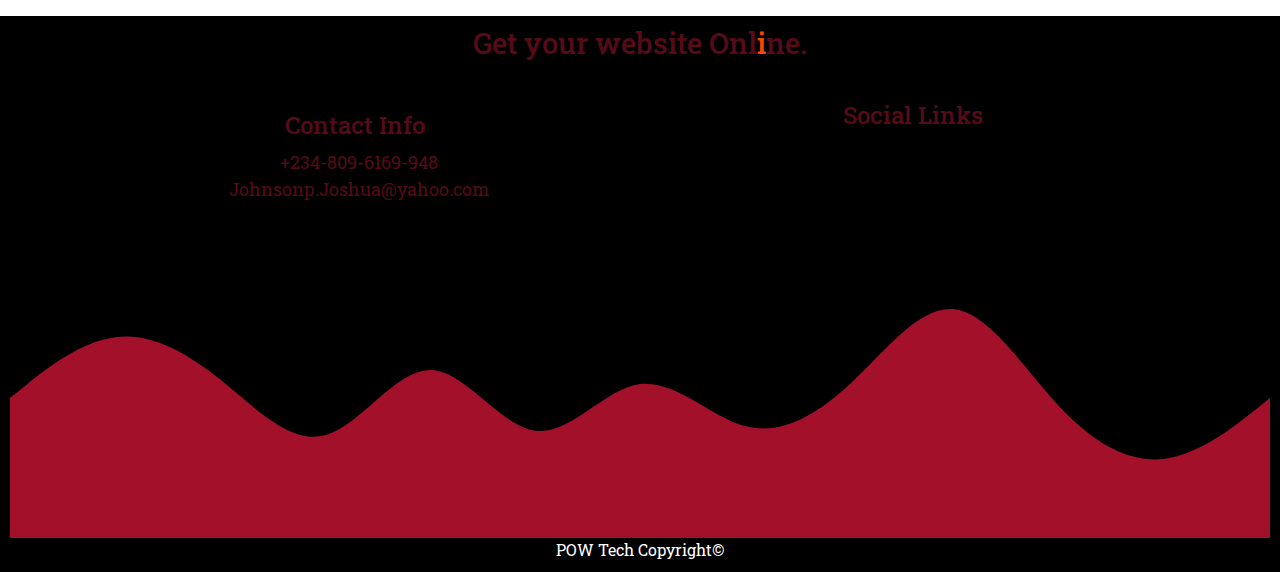
==== commit 696370e8: "Update index.html" ====
--- a/index.html
+++ b/index.html
@@ -448,6 +448,19 @@
                  <i class="fa fa-external-link icon" aria-hidden="true"></i></a>
                  </div>
              </div> <!-- ---END OF FRONTEND DEVELOPER PORTFOLIO 3---- -->
+
+           <!-- FRONTEND DEVELOPER PORTFOLIO 4---- -->
+             <div class="card col-3 swiper-slide">
+                 <img src="images/Frontend/Sdc-pp.jpg" alt="Shoesdotcom-shopping-website" class="card-img-top">
+                 <div class="card-body">
+                 <h4 class="card-title">Shoesdotcom</h4>
+                 <p class="card-text">Shop for the best shoes online on Shoesdotcom.
+                 <strong><br>Built with:</strong> HTML, CSS, Javacript and Bootstrap.
+                 </p>
+                 <a href="https://leovihildo.github.io/shoesdotcom/index.html" class="btn" target="_blank">View demo
+                 <i class="fa fa-external-link icon" aria-hidden="true"></i></a>
+                 </div>
+             </div> <!-- ---END OF FRONTEND DEVELOPER PORTFOLIO 4---- -->
              </div>
 
              <div class="swiper-button-next d-none d-lg-block"></div>
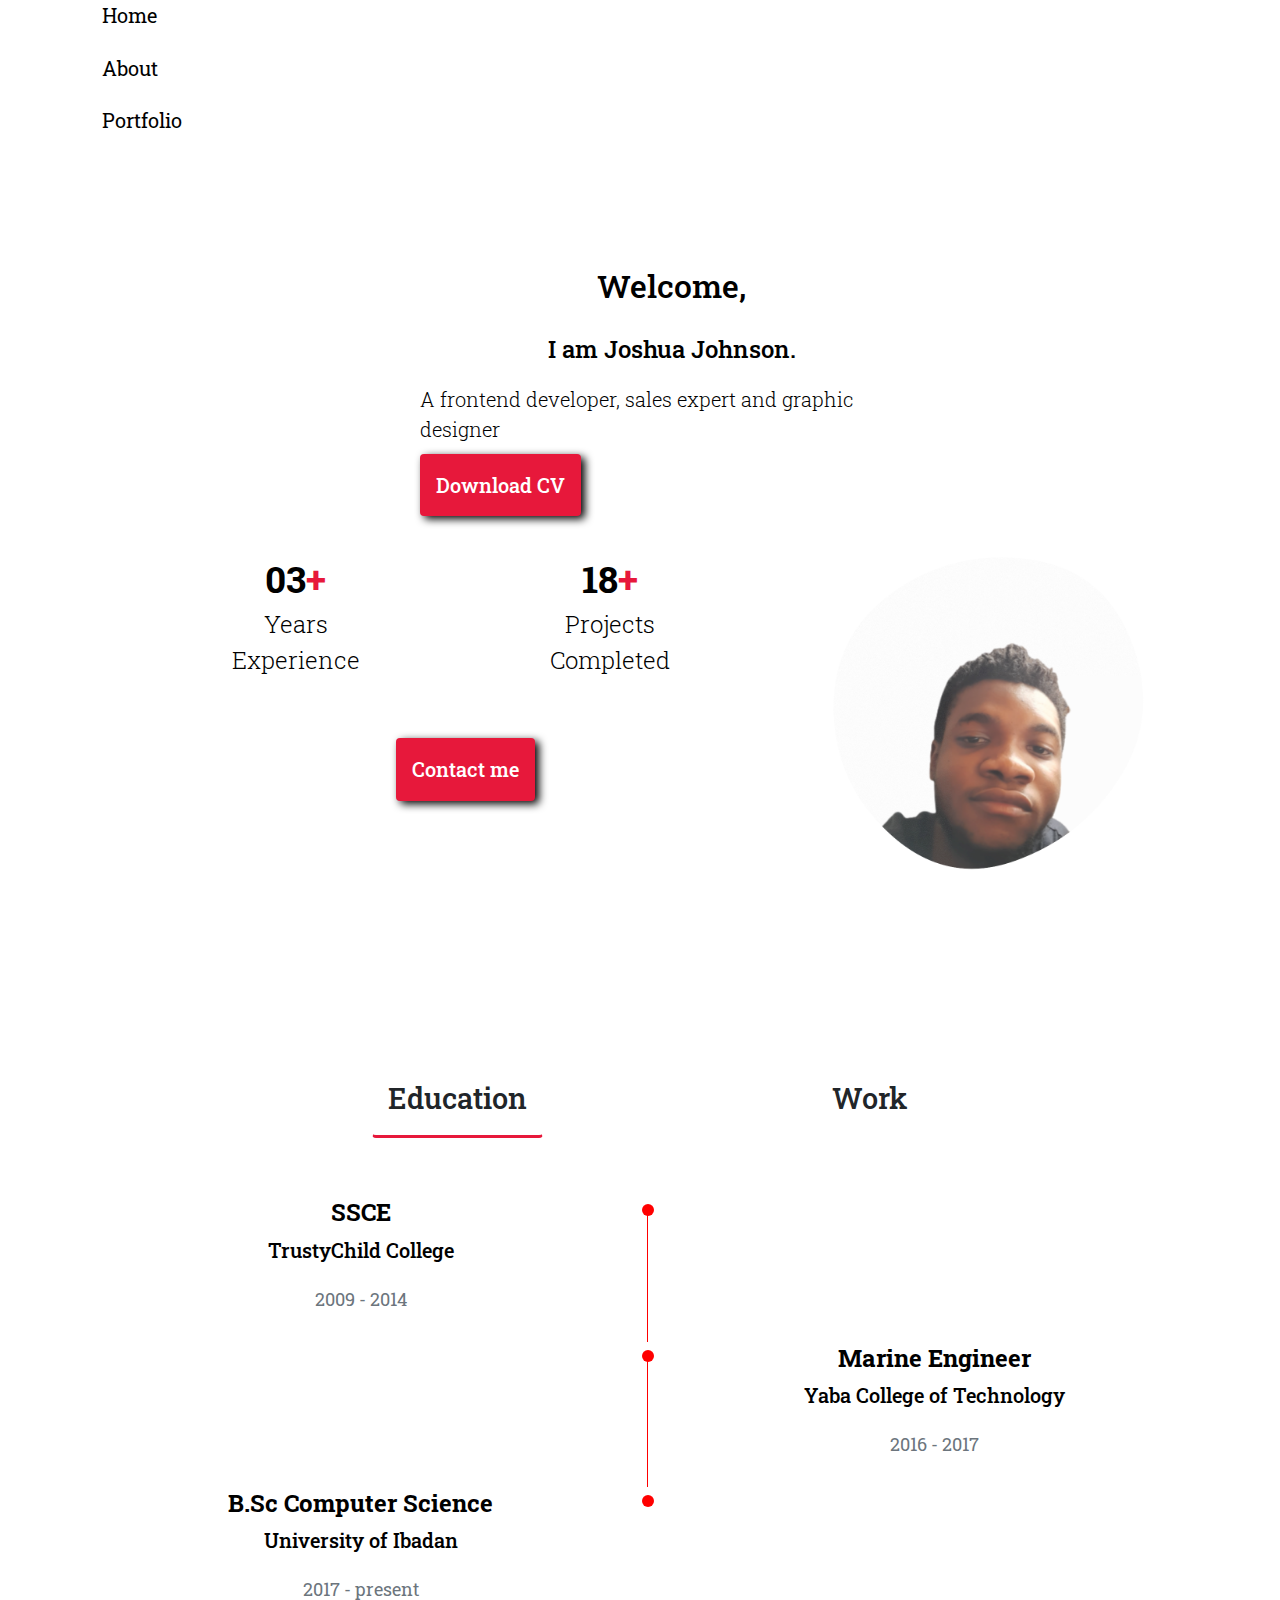
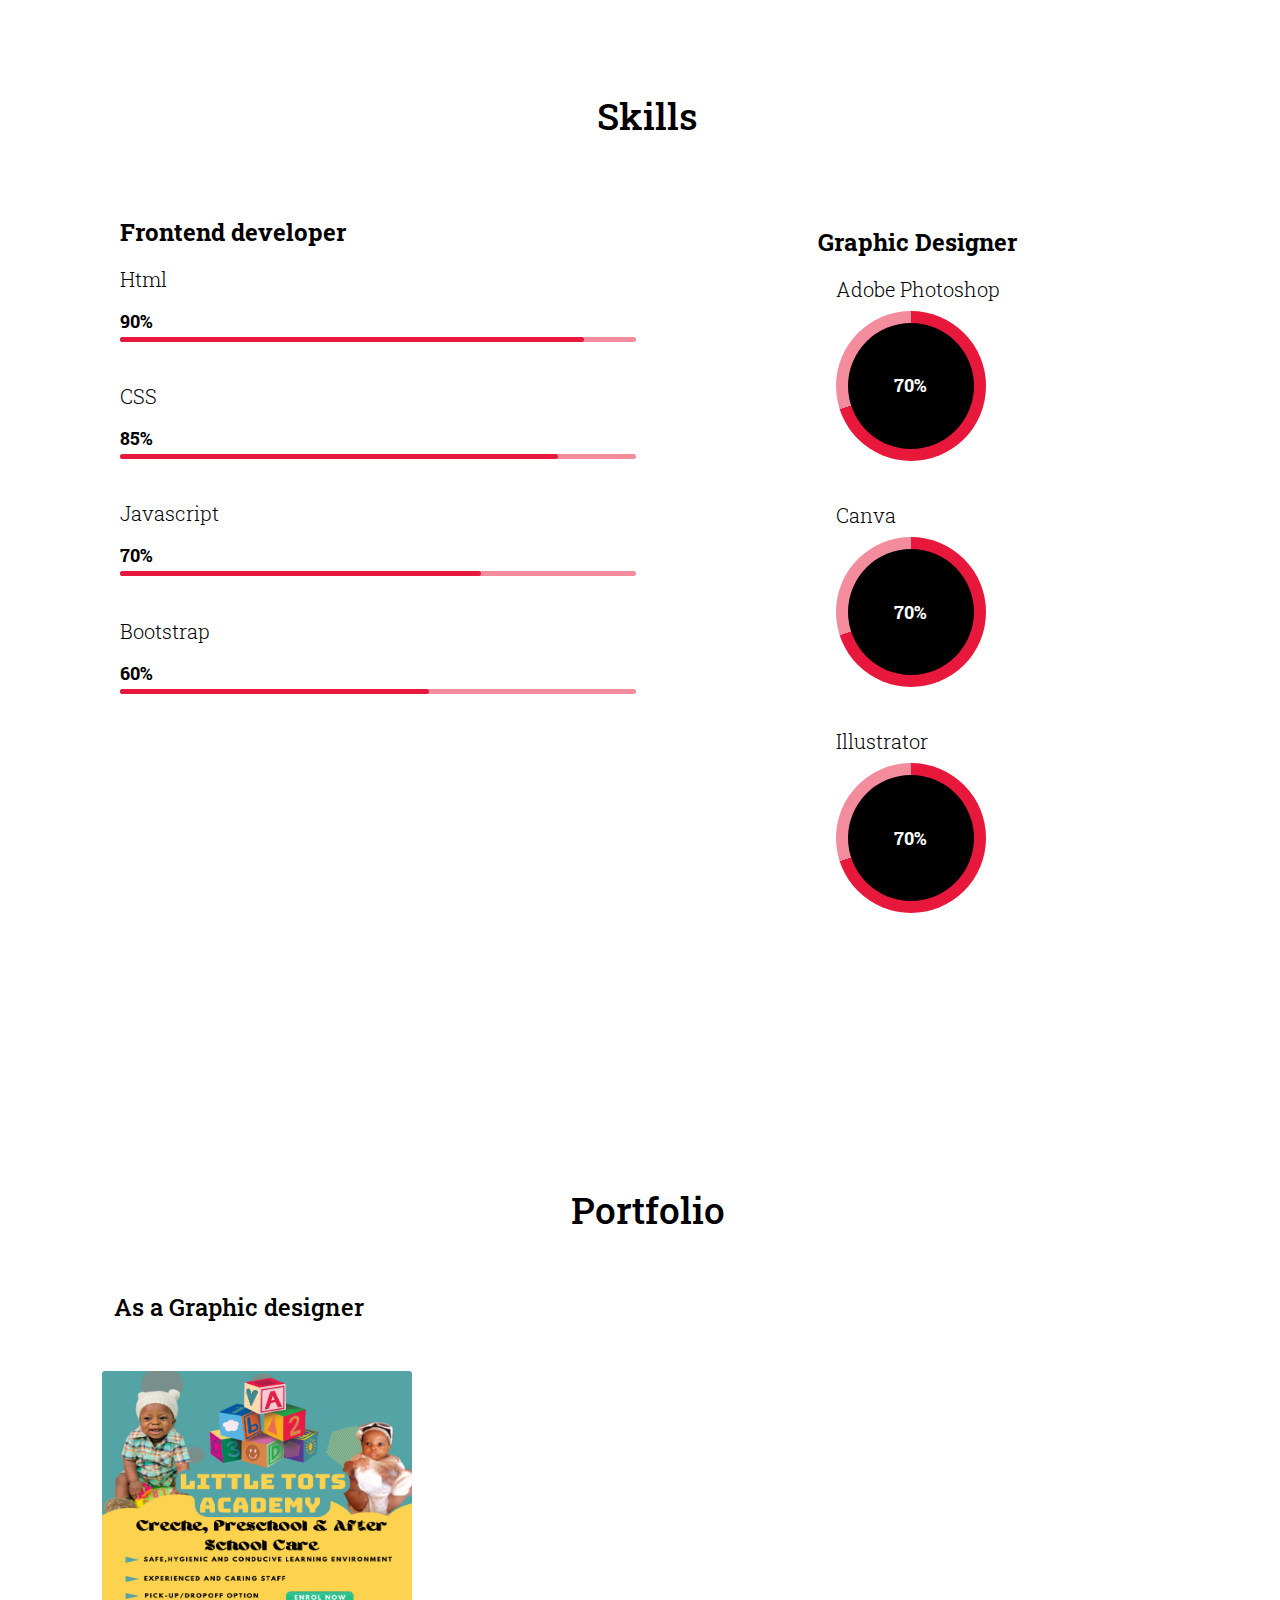
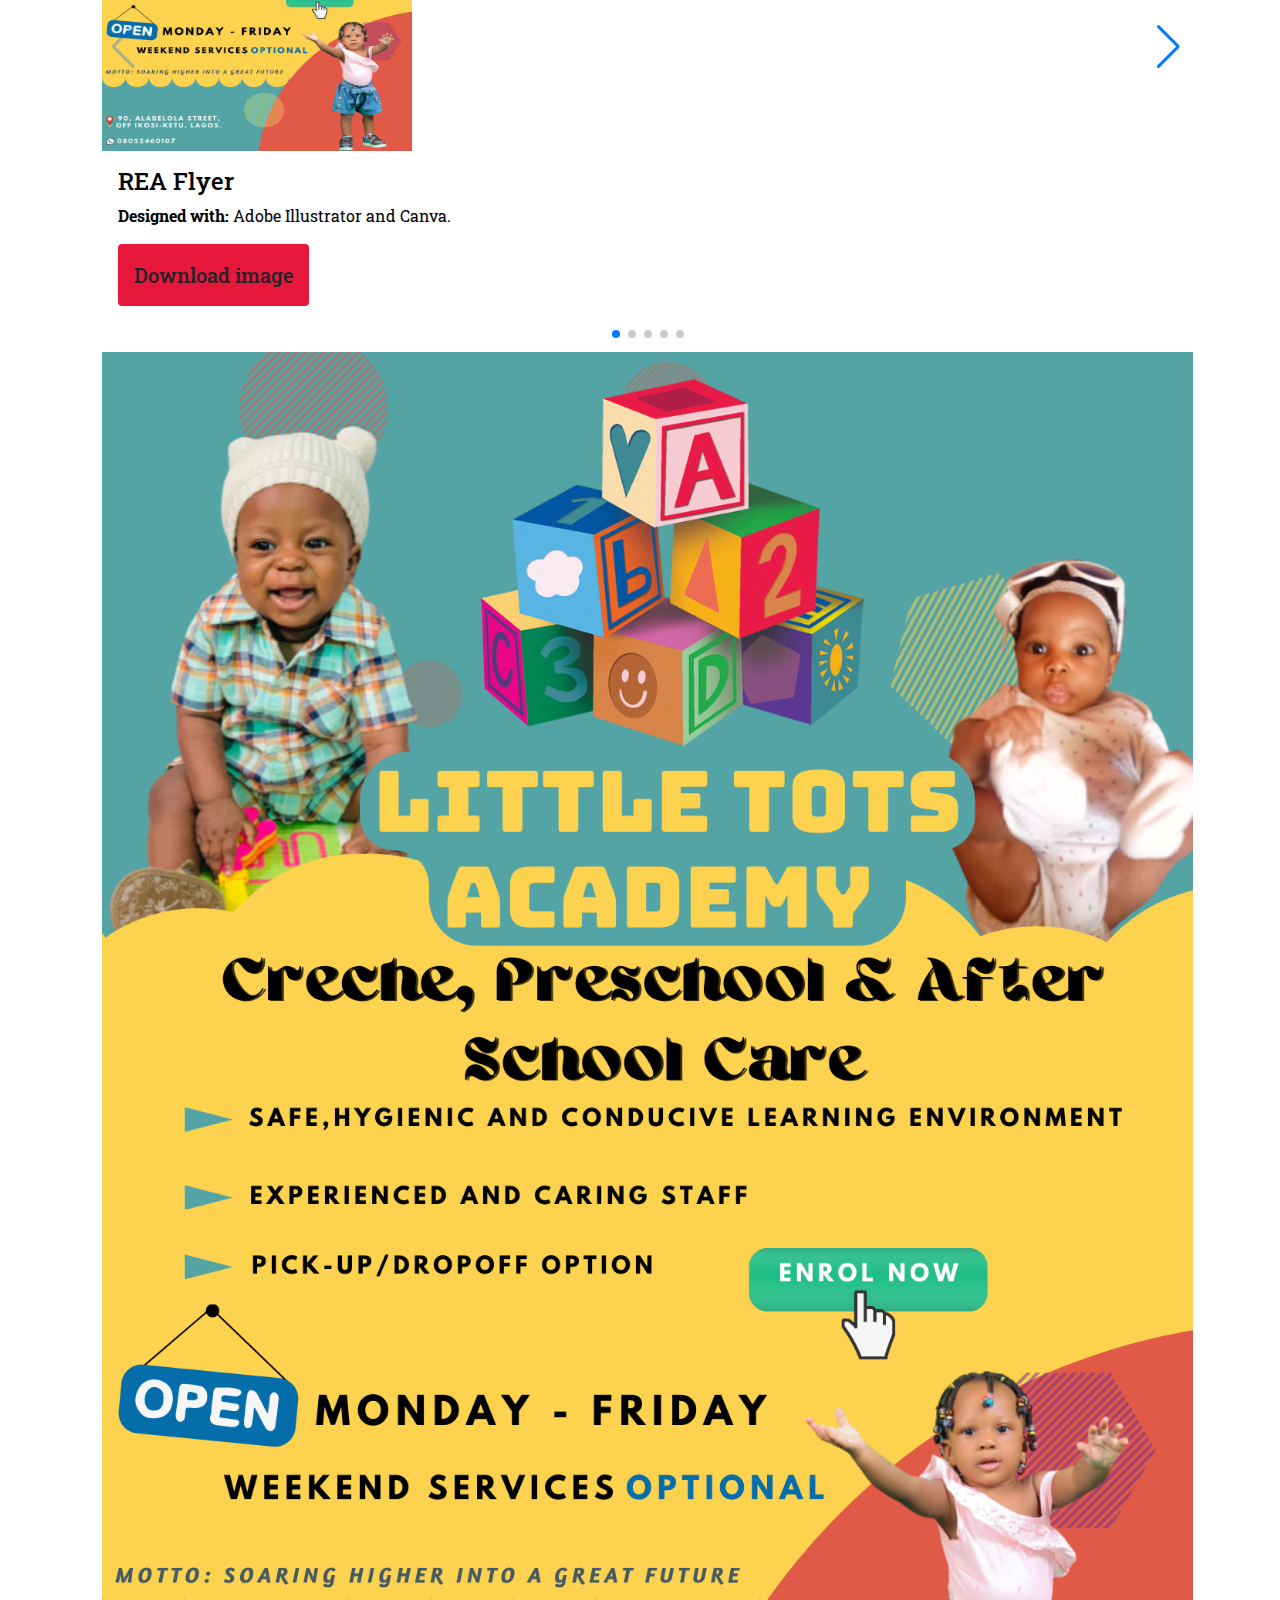
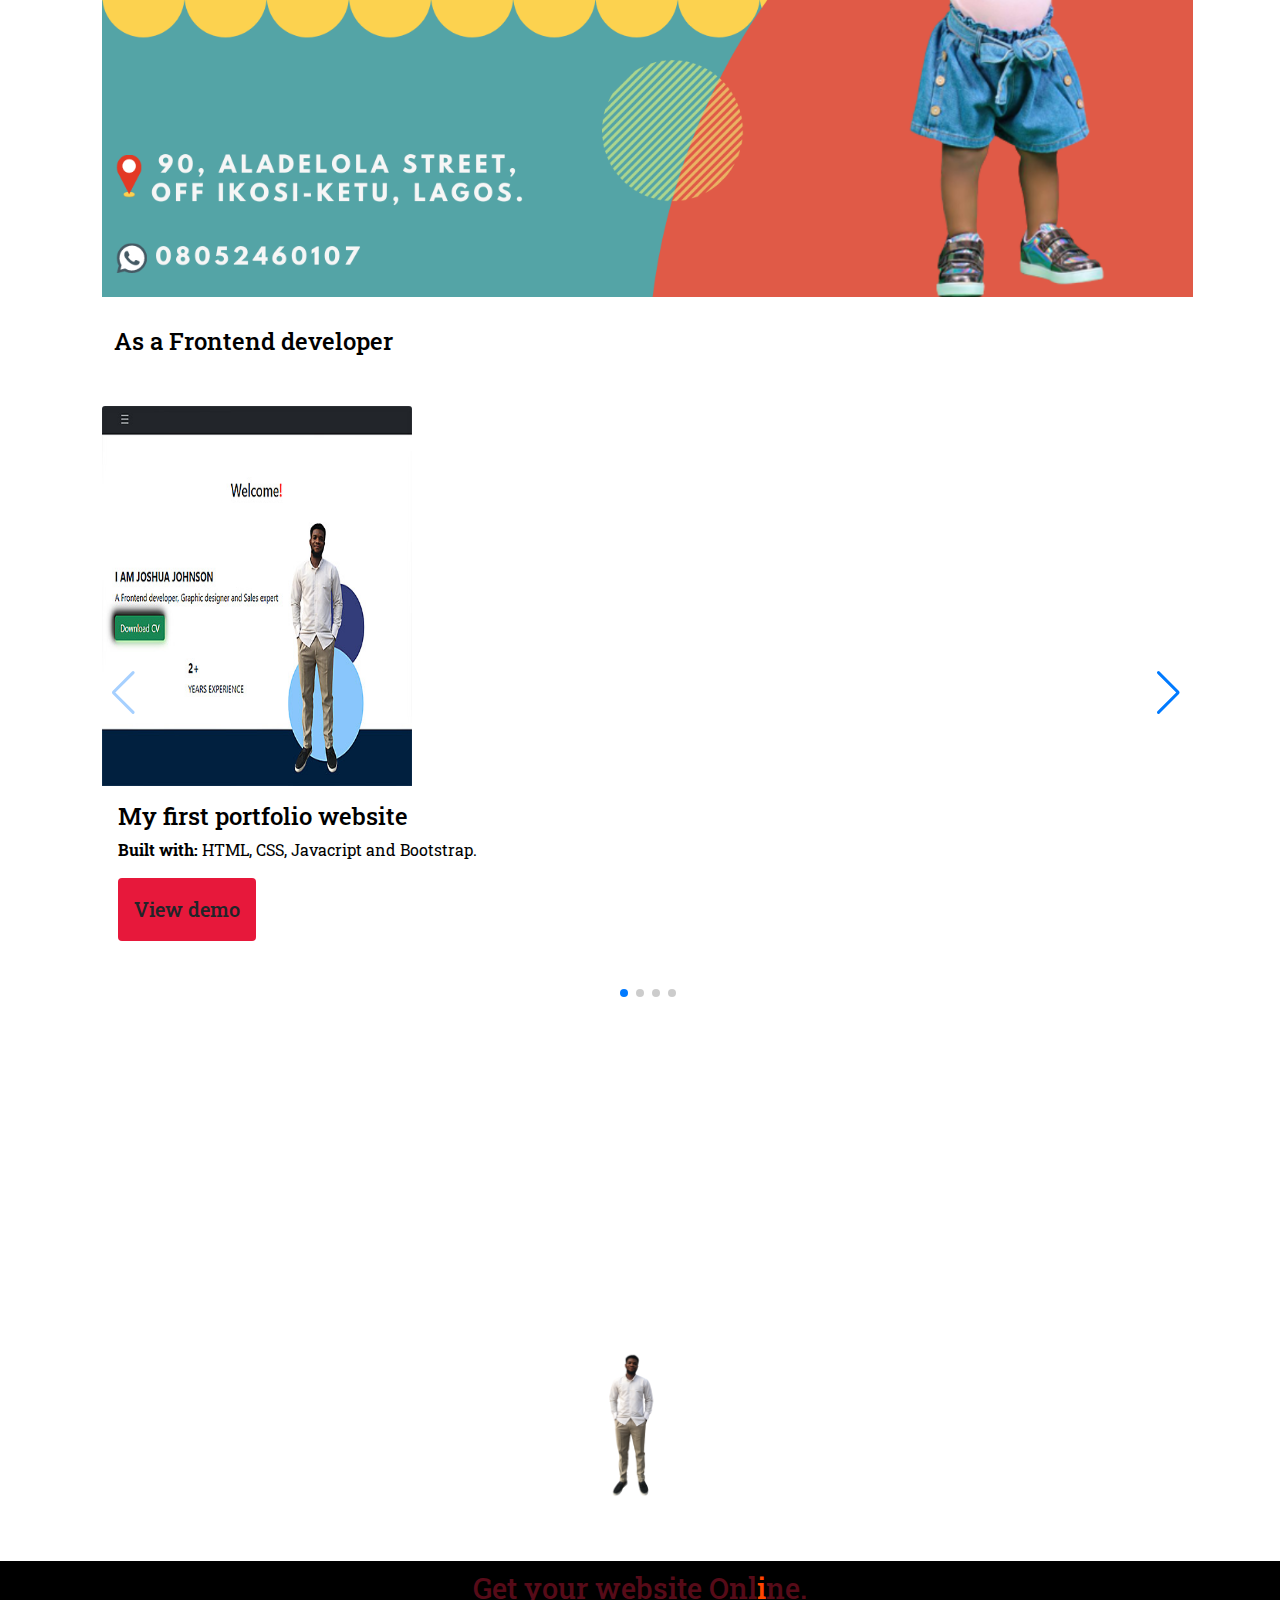
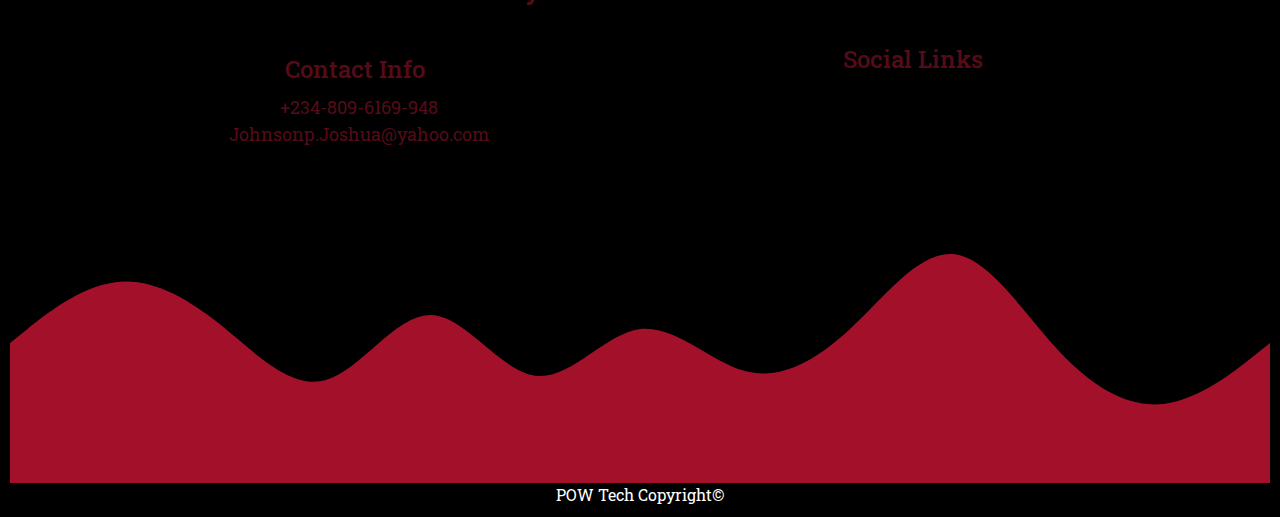
==== commit 11b21d81: "Update index.html" ====
--- a/index.html
+++ b/index.html
@@ -405,6 +405,26 @@
             <div class="swiper-button-prev d-none d-lg-block"></div>
             <div class="swiper-pagination"></div>
             </div> <!--END OF SWIPER CONTAINER FOR GRAPHIC DESIGNER PORTFOLIO -->
+
+            <div thumbsSlider="" class="swiper mySwiper2">
+      <div class="swiper-wrapper">
+        <div class="swiper-slide">
+          <img src="images/Graphics/REA_flyer.png" />
+        </div>
+        <div class="swiper-slide">
+          <img src="images/Graphics/Spring_flyer.png" />
+        </div>
+        <div class="swiper-slide">
+          <img src="images/Graphics/Lena's_mockup.png" />
+        </div>
+        <div class="swiper-slide">
+          <img src="images/Graphics/Omonos_logo.png" />
+        </div>
+        <div class="swiper-slide">
+          <img src="images/Graphics/RMcube_logo.png" />
+        </div>
+        </div>
+        </div>
 
              <!-- PORTFOLIO AS A FRONTEND DEVELOPER----- -->
              <h3 class="section-subheader graphic-skill">As a Frontend developer</h3>
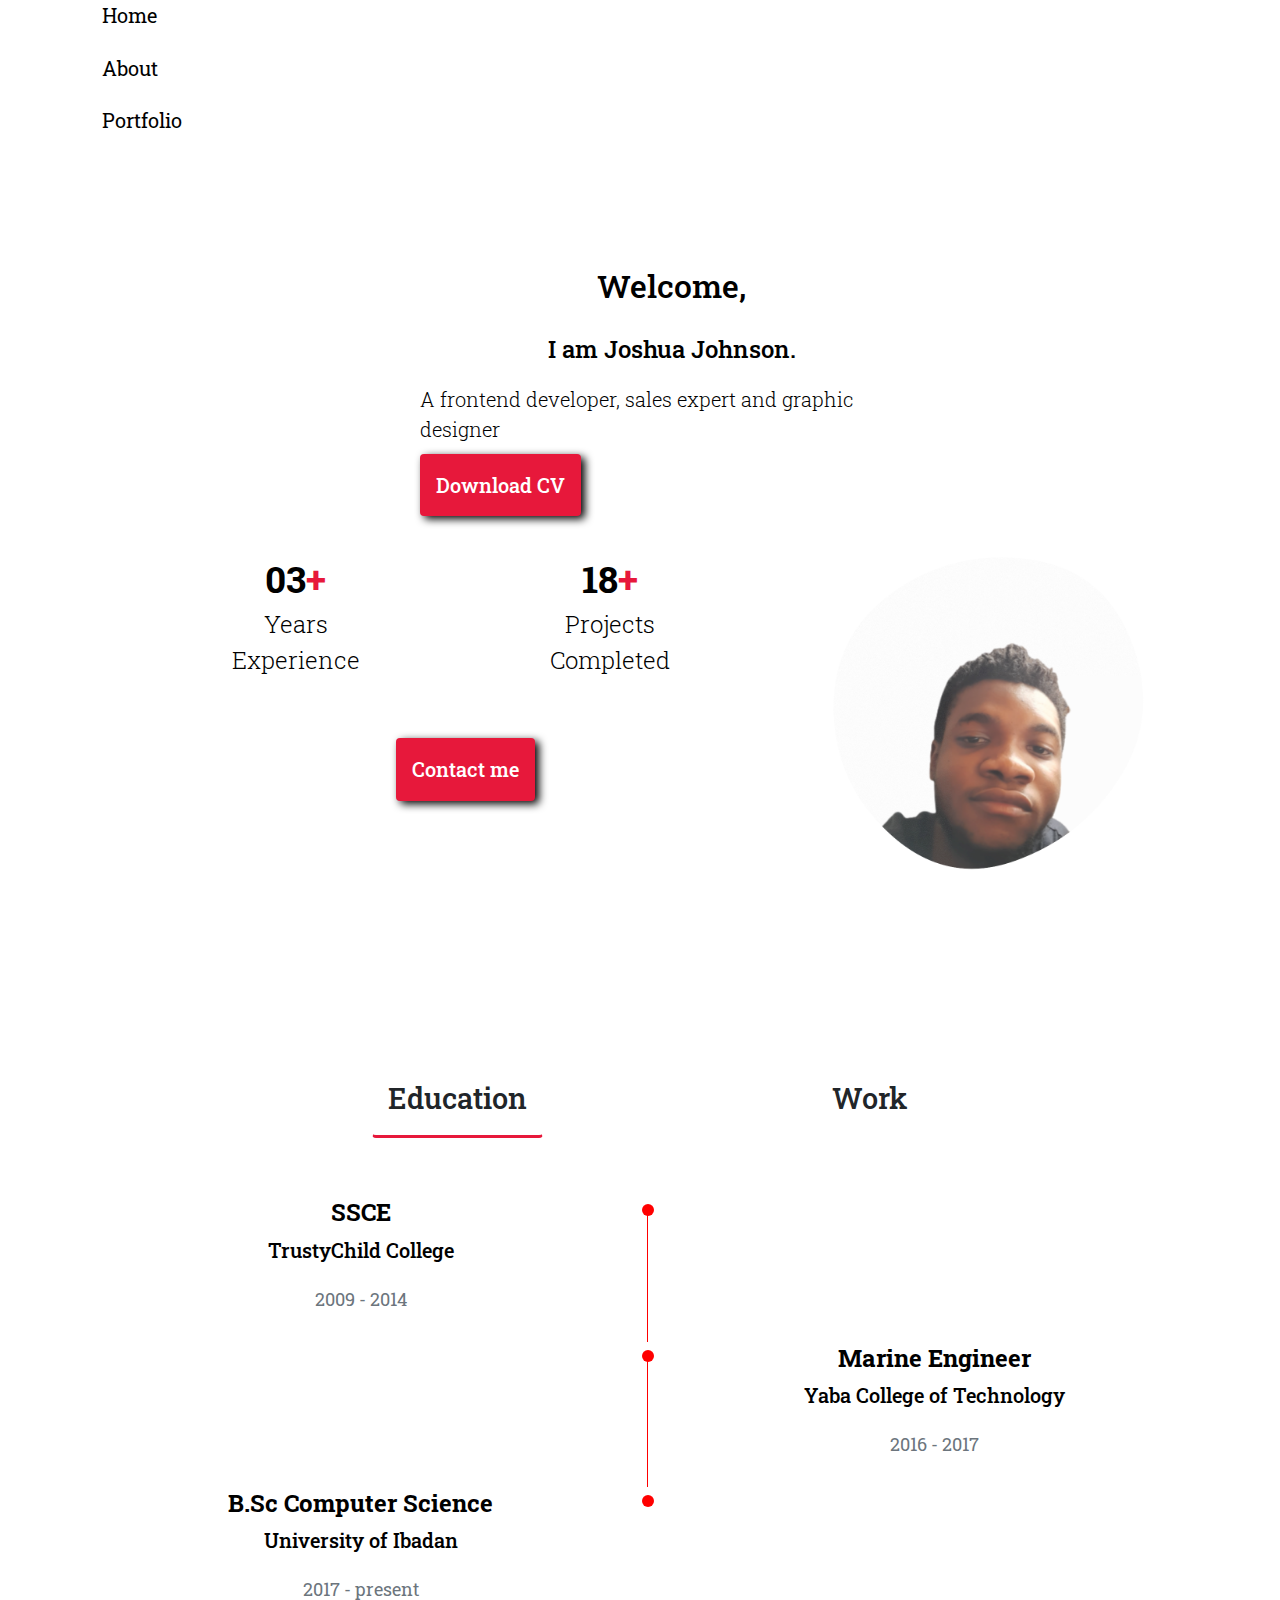
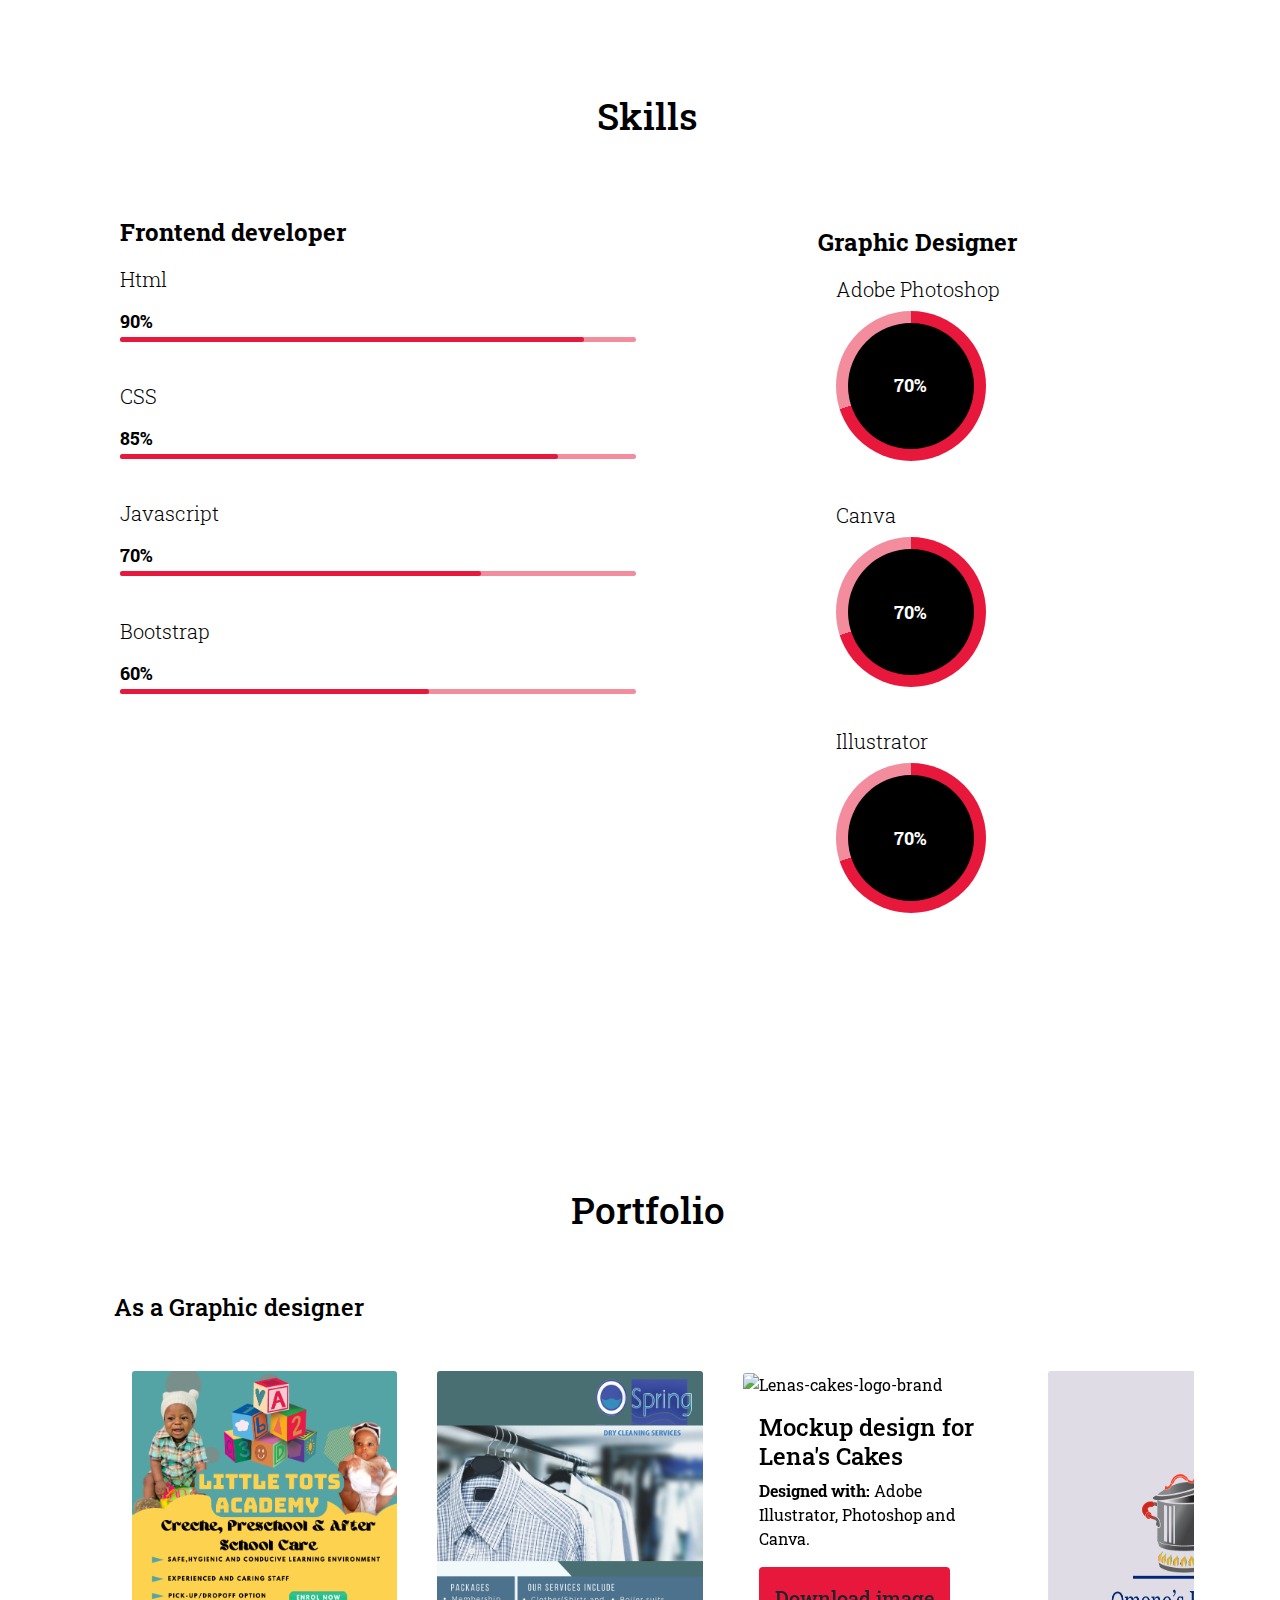
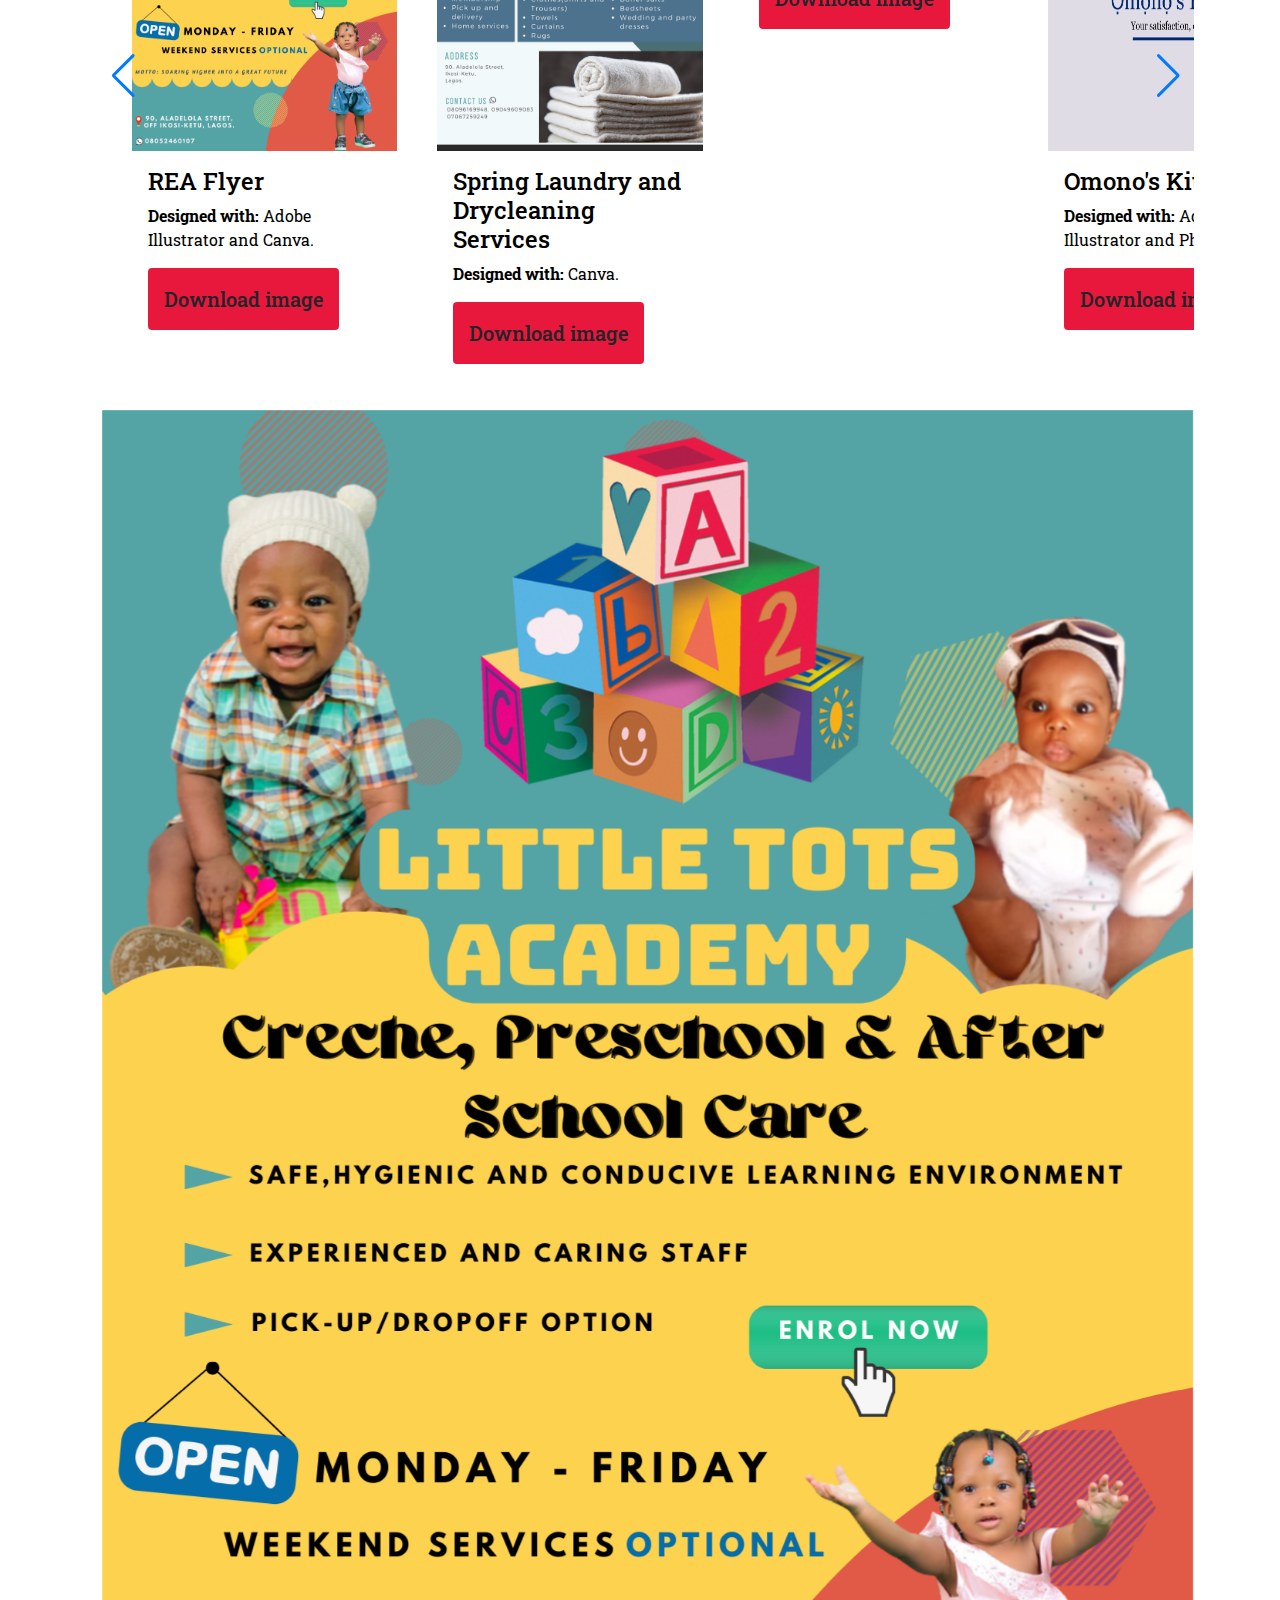
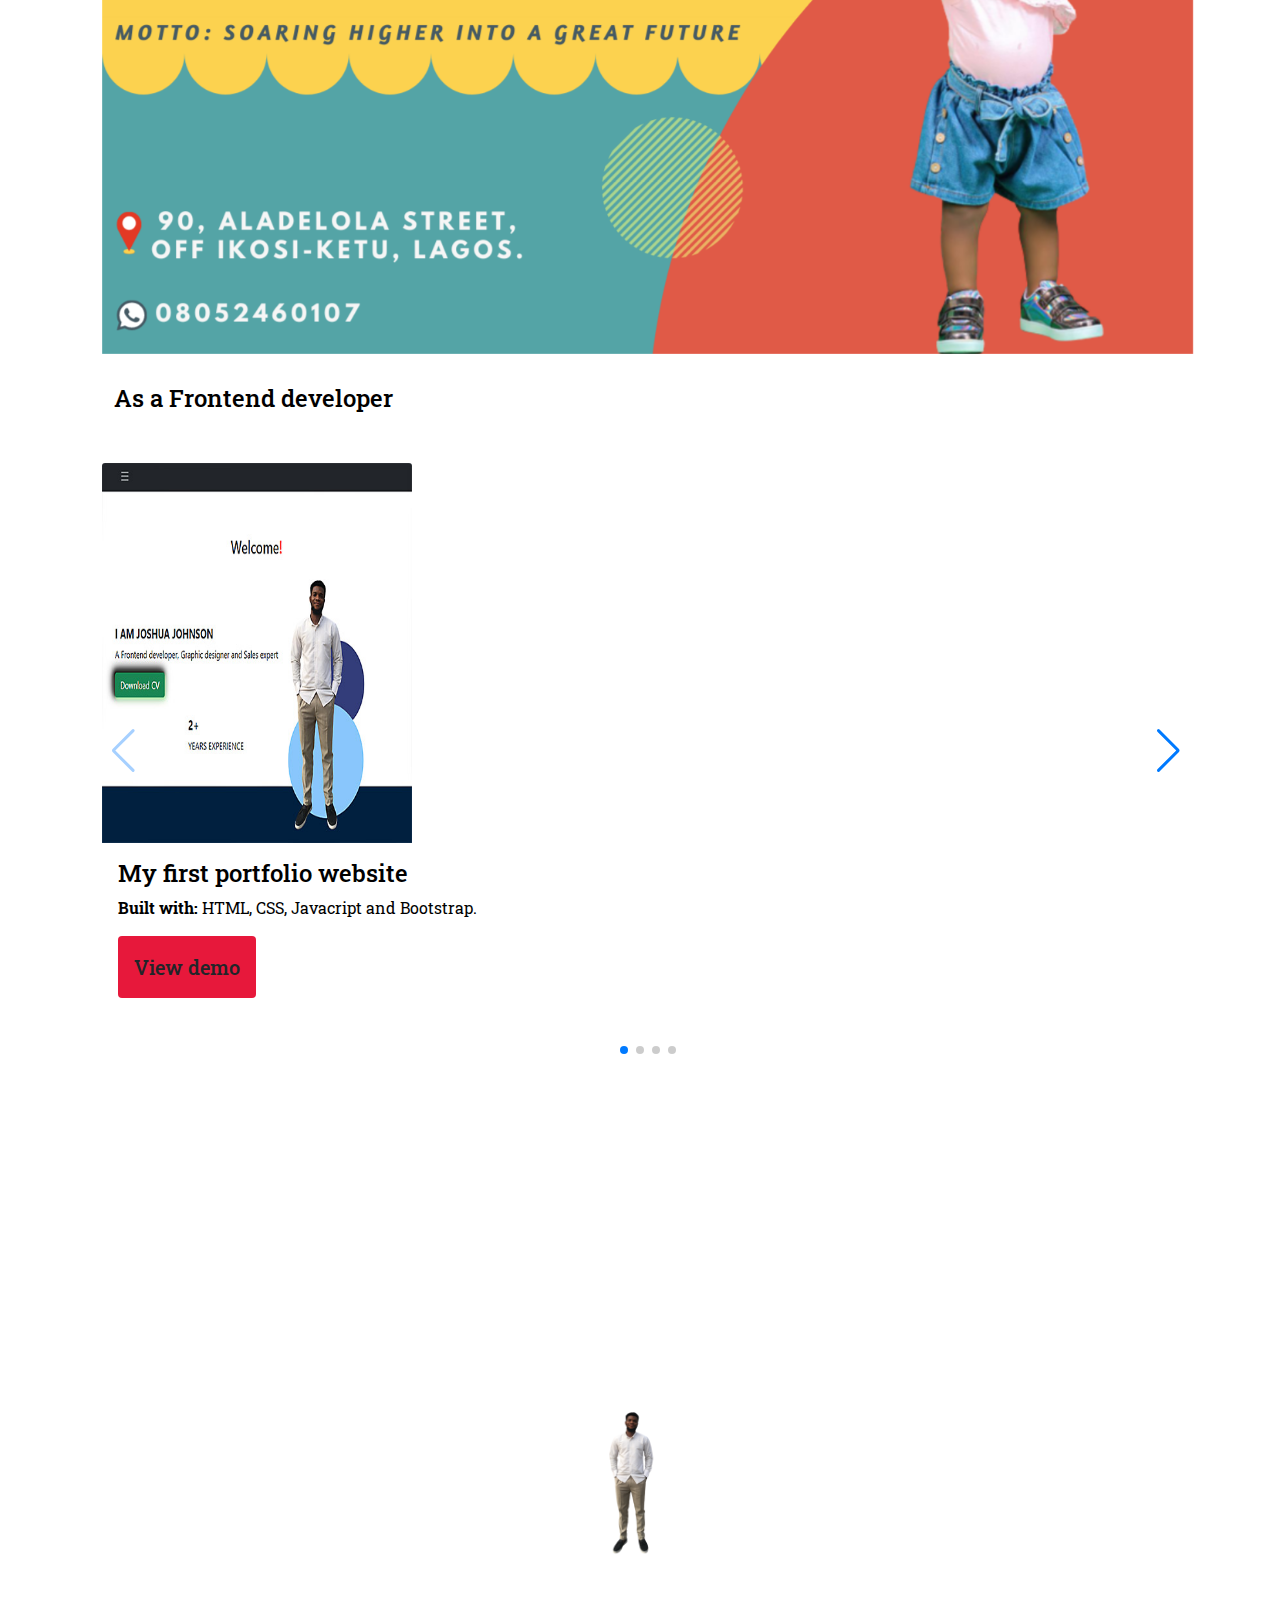
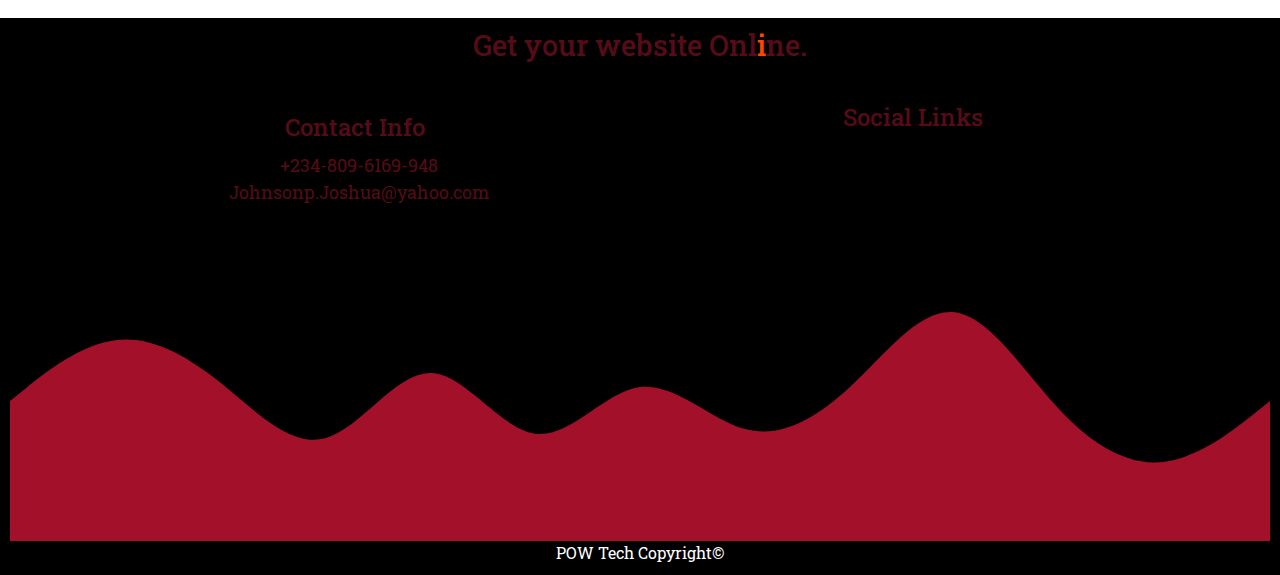
==== commit 99fbd2b4: "Update index.html" ====
--- a/index.html
+++ b/index.html
@@ -346,7 +346,7 @@
             <!-- PORTFOLIO AS A GRAPHIC DESIGNER----- -->
             <h3 class="section-subheader graphic-skill">As a Graphic designer</h3>
             <span class="arrow-down-one"><i class="icon fa fa-sort-desc arrow-down-one-icon" aria-hidden="true"></i></span>
-            <div class="swiper mySwiper graphic-container"> <!--SWIPER CONTAINER FOR GRAPHIC DESIGNER PORTFOLIO -->
+            <div class="swiper mySwiper1 graphic-container"> <!--SWIPER CONTAINER FOR GRAPHIC DESIGNER PORTFOLIO -->
             <div class="swiper-wrapper">
             <!-- GRAPHIC DESINGER PORTFOLIO 1---- -->
             <div class="card col-3 swiper-slide" style="width: 20rem;">
